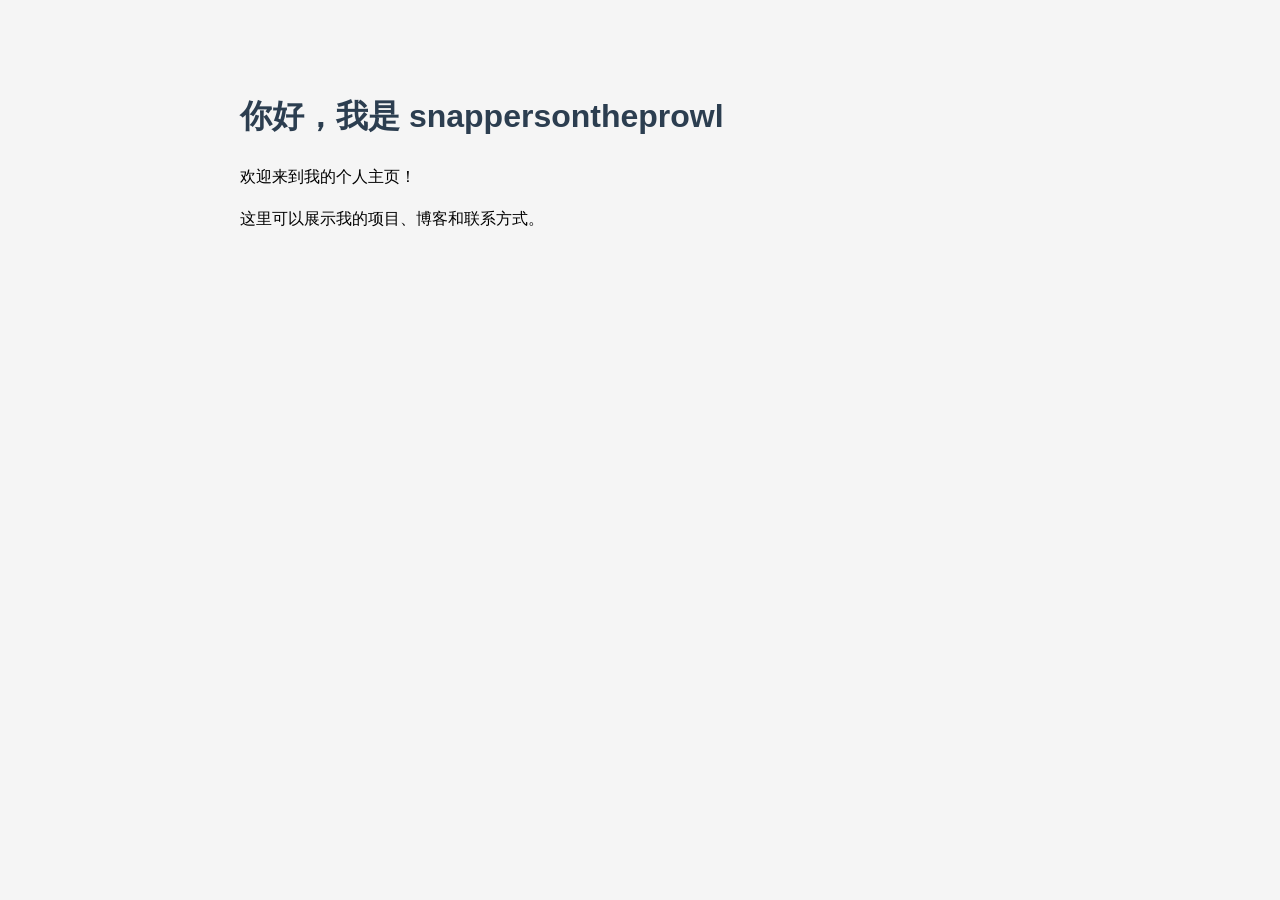
==== index.html @ 91771660 "Update index.html 修改个人名称" ====
<!DOCTYPE html>
<html lang="zh-CN">
<head>
  <meta charset="UTF-8">
  <title>我的个人主页</title>
  <style>
    body {
      font-family: Arial, sans-serif;
      max-width: 800px;
      margin: 50px auto;
      line-height: 1.6;
      background-color: #f5f5f5;
      padding: 20px;
    }
    h1 {
      color: #2c3e50;
    }
  </style>
</head>
<body>
  <h1>你好，我是 snappersontheprowl</h1>
  <p>欢迎来到我的个人主页！</p>
  <p>这里可以展示我的项目、博客和联系方式。</p>
</body>
</html>
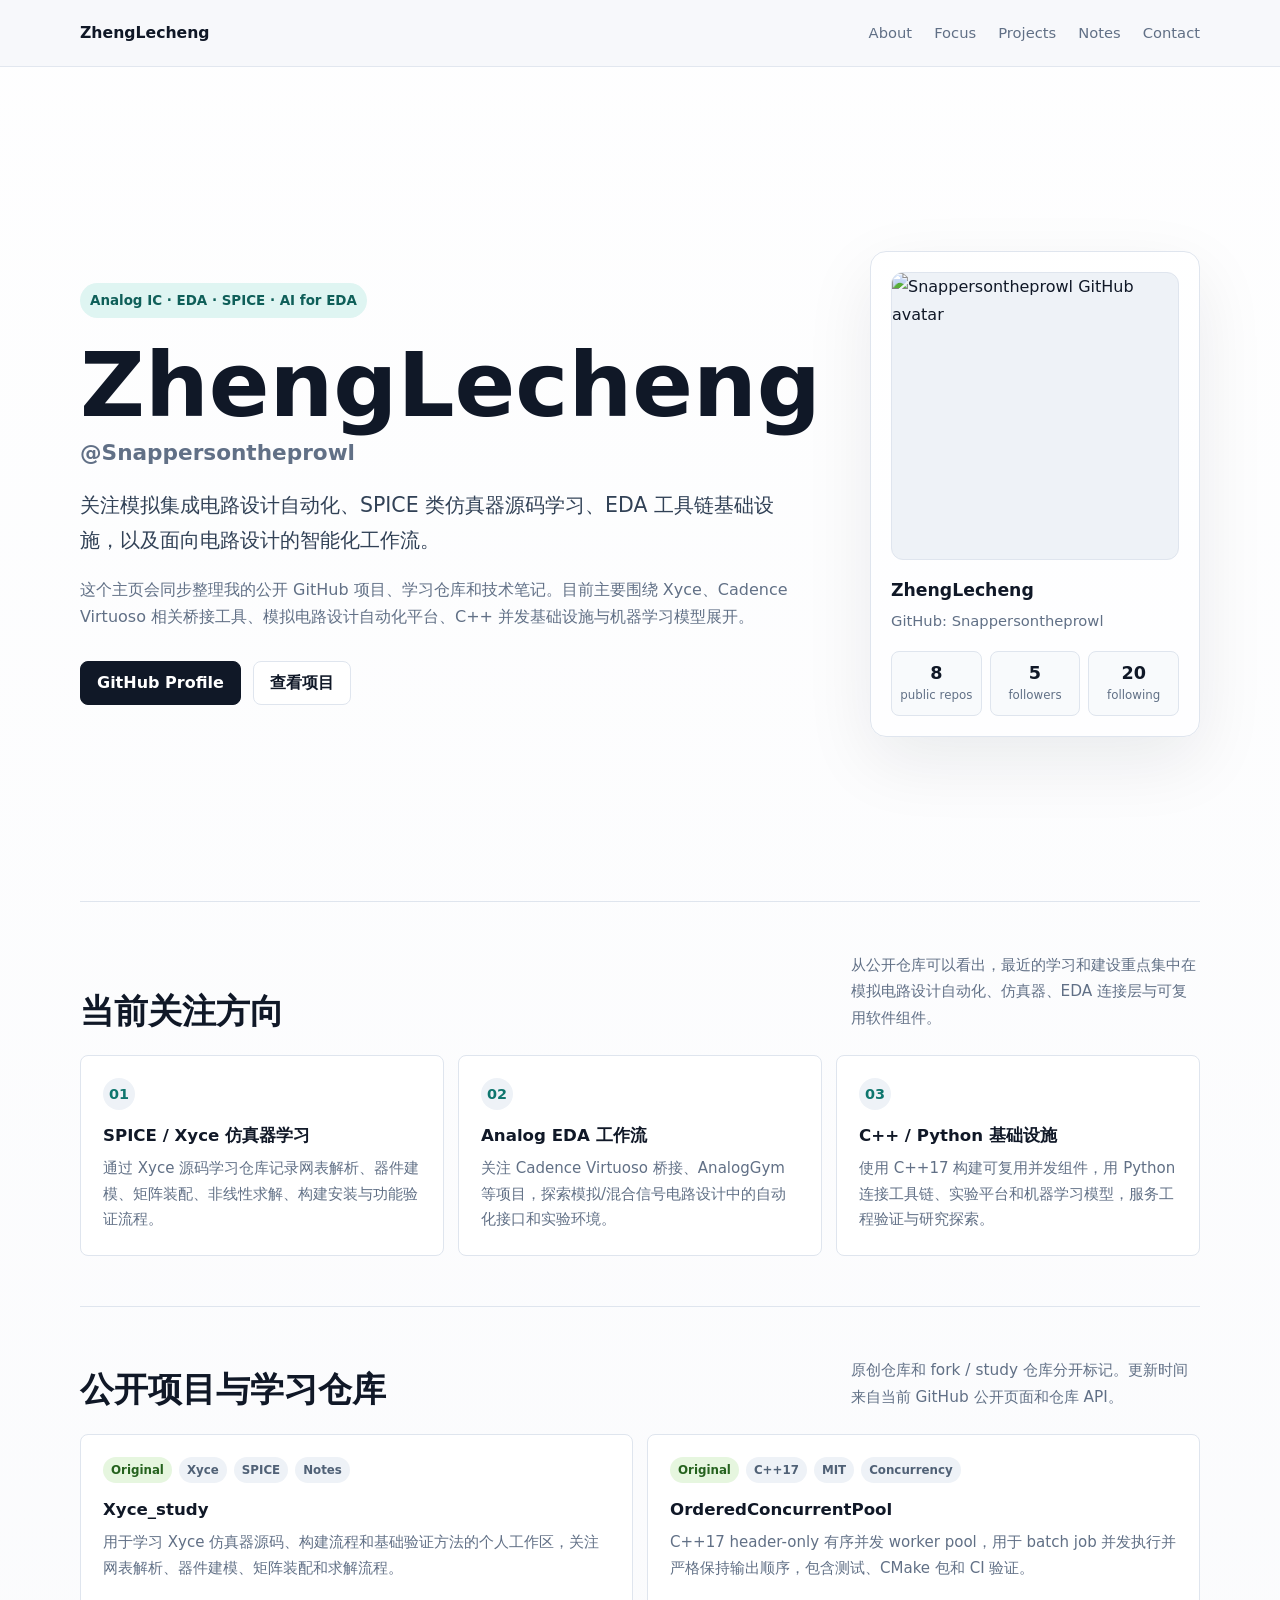
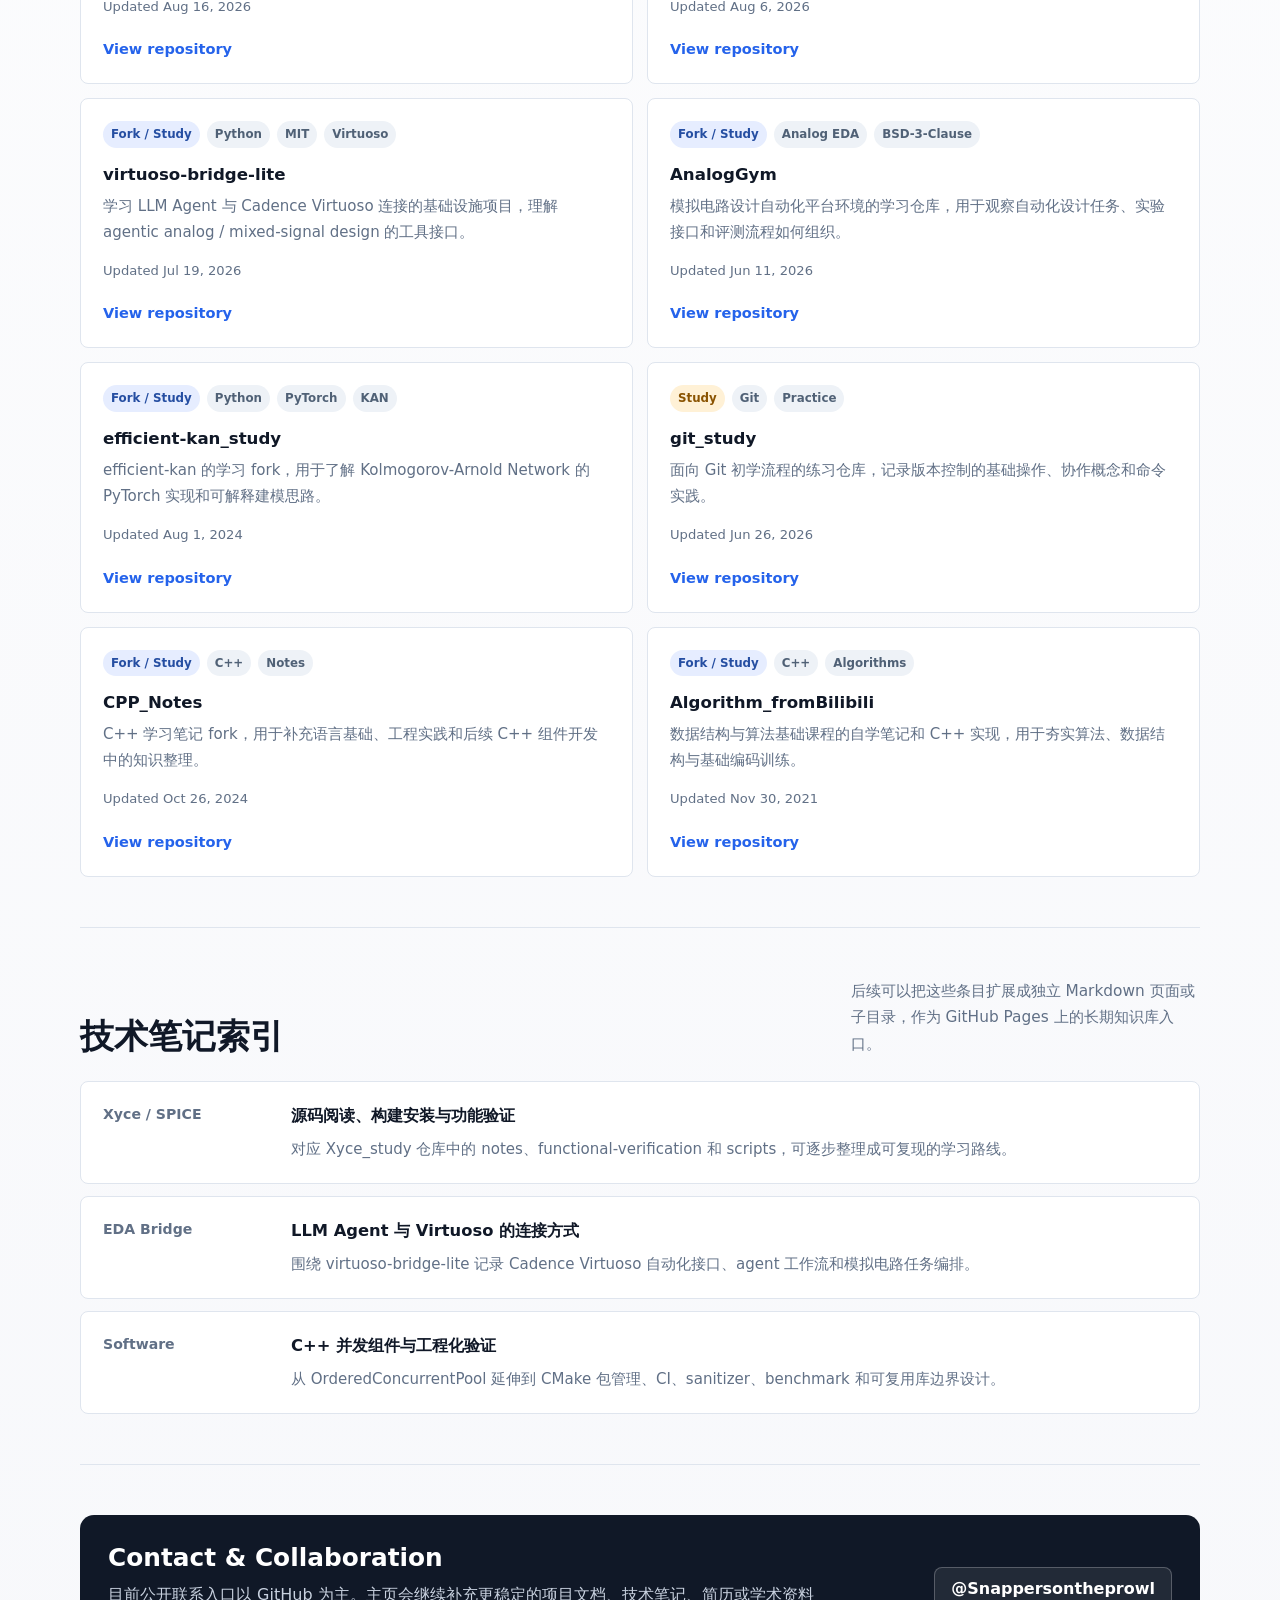
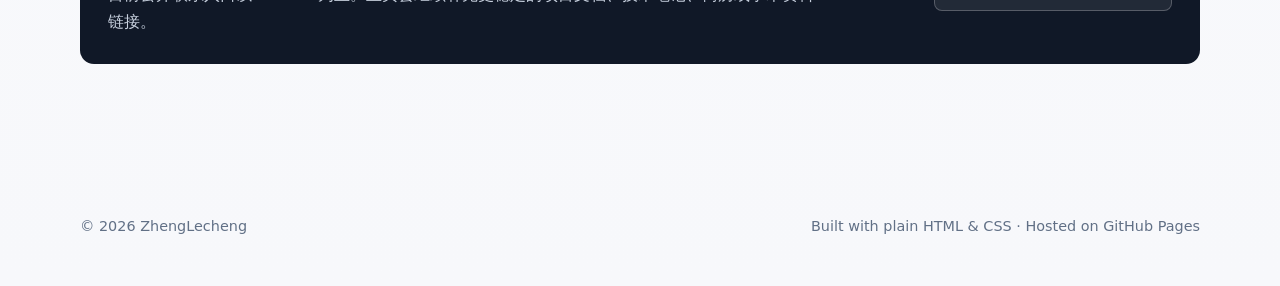
==== commit 320cd587: "Update GitHub profile homepage" ====
--- a/index.html
+++ b/index.html
@@ -1,25 +1,987 @@
-<!DOCTYPE html>
+<!doctype html>
 <html lang="zh-CN">
-<head>
-  <meta charset="UTF-8">
-  <title>我的个人主页</title>
-  <style>
-    body {
-      font-family: Arial, sans-serif;
-      max-width: 800px;
-      margin: 50px auto;
-      line-height: 1.6;
-      background-color: #f5f5f5;
-      padding: 20px;
-    }
-    h1 {
-      color: #2c3e50;
-    }
-  </style>
-</head>
-<body>
-  <h1>你好，我是 snappersontheprowl</h1>
-  <p>欢迎来到我的个人主页！</p>
-  <p>这里可以展示我的项目、博客和联系方式。</p>
-</body>
+  <head>
+    <meta charset="UTF-8" />
+    <meta name="viewport" content="width=device-width, initial-scale=1.0" />
+    <meta
+      name="description"
+      content="ZhengLecheng / Snappersontheprowl 的个人主页，关注模拟集成电路、EDA、SPICE 仿真器源码学习、AI for EDA 与软件基础设施。"
+    />
+    <meta name="author" content="ZhengLecheng" />
+    <title>ZhengLecheng | Analog IC · EDA · AI for EDA</title>
+
+    <style>
+      :root {
+        --bg: #f7f8fb;
+        --surface: #ffffff;
+        --surface-2: #eef2f7;
+        --surface-3: #f8fafc;
+        --text: #101827;
+        --muted: #617086;
+        --line: #dfe5ee;
+        --accent: #0f766e;
+        --accent-2: #2563eb;
+        --accent-soft: #dff5f2;
+        --warm-soft: #fff1d6;
+        --green-soft: #e6f6df;
+        --max-width: 1120px;
+        --radius: 8px;
+      }
+
+      * {
+        box-sizing: border-box;
+      }
+
+      html {
+        scroll-behavior: smooth;
+      }
+
+      body {
+        margin: 0;
+        font-family:
+          Inter,
+          ui-sans-serif,
+          system-ui,
+          -apple-system,
+          BlinkMacSystemFont,
+          "Segoe UI",
+          "PingFang SC",
+          "Hiragino Sans GB",
+          "Microsoft YaHei",
+          Arial,
+          sans-serif;
+        color: var(--text);
+        background:
+          linear-gradient(
+            180deg,
+            rgba(255, 255, 255, 0.88),
+            rgba(247, 248, 251, 0.98)
+          ),
+          var(--bg);
+        line-height: 1.72;
+      }
+
+      a {
+        color: inherit;
+        text-decoration: none;
+      }
+
+      .container {
+        width: min(calc(100% - 40px), var(--max-width));
+        margin: 0 auto;
+      }
+
+      header {
+        position: sticky;
+        top: 0;
+        z-index: 20;
+        background: rgba(247, 248, 251, 0.9);
+        border-bottom: 1px solid rgba(223, 229, 238, 0.9);
+        backdrop-filter: blur(14px);
+      }
+
+      nav {
+        min-height: 66px;
+        display: flex;
+        align-items: center;
+        justify-content: space-between;
+        gap: 24px;
+      }
+
+      .brand {
+        font-size: 0.98rem;
+        font-weight: 760;
+        letter-spacing: 0;
+      }
+
+      .nav-links {
+        display: flex;
+        align-items: center;
+        gap: 22px;
+        color: var(--muted);
+        font-size: 0.92rem;
+        white-space: nowrap;
+      }
+
+      .nav-links a:hover {
+        color: var(--text);
+      }
+
+      main {
+        padding-bottom: 72px;
+      }
+
+      .hero {
+        min-height: calc(100vh - 66px);
+        padding: 74px 0 54px;
+        display: grid;
+        grid-template-columns: minmax(0, 1.2fr) 330px;
+        gap: 68px;
+        align-items: center;
+      }
+
+      .eyebrow {
+        display: inline-flex;
+        align-items: center;
+        gap: 8px;
+        padding: 6px 10px;
+        border-radius: 999px;
+        background: var(--accent-soft);
+        color: #0f5f59;
+        font-size: 0.84rem;
+        font-weight: 700;
+        margin-bottom: 22px;
+      }
+
+      h1 {
+        margin: 0;
+        max-width: 780px;
+        font-size: clamp(3rem, 7vw, 5.7rem);
+        line-height: 1.02;
+        letter-spacing: 0;
+      }
+
+      .handle {
+        display: block;
+        margin-top: 10px;
+        color: var(--muted);
+        font-size: clamp(1.1rem, 2vw, 1.35rem);
+        font-weight: 580;
+      }
+
+      .hero-subtitle {
+        margin: 24px 0 0;
+        max-width: 760px;
+        color: #314156;
+        font-size: clamp(1.05rem, 2vw, 1.28rem);
+      }
+
+      .hero-summary {
+        margin: 18px 0 0;
+        max-width: 760px;
+        color: var(--muted);
+        font-size: 1rem;
+      }
+
+      .hero-actions {
+        margin-top: 30px;
+        display: flex;
+        flex-wrap: wrap;
+        gap: 12px;
+      }
+
+      .button {
+        display: inline-flex;
+        align-items: center;
+        justify-content: center;
+        min-height: 44px;
+        padding: 0 16px;
+        border: 1px solid var(--line);
+        border-radius: var(--radius);
+        background: var(--surface);
+        color: var(--text);
+        font-weight: 720;
+        transition:
+          transform 0.18s ease,
+          box-shadow 0.18s ease,
+          border-color 0.18s ease;
+      }
+
+      .button.primary {
+        border-color: #101827;
+        background: #101827;
+        color: #fff;
+      }
+
+      .button:hover {
+        transform: translateY(-1px);
+        border-color: #c6d1df;
+        box-shadow: 0 10px 24px rgba(16, 24, 39, 0.1);
+      }
+
+      .profile-panel {
+        border: 1px solid var(--line);
+        border-radius: 16px;
+        background: rgba(255, 255, 255, 0.78);
+        padding: 20px;
+        box-shadow: 0 24px 70px rgba(16, 24, 39, 0.08);
+      }
+
+      .avatar {
+        display: block;
+        width: 100%;
+        aspect-ratio: 1;
+        object-fit: cover;
+        border-radius: 12px;
+        background: var(--surface-2);
+        border: 1px solid var(--line);
+      }
+
+      .profile-name {
+        margin: 16px 0 2px;
+        font-size: 1.08rem;
+        font-weight: 780;
+      }
+
+      .profile-meta {
+        margin: 0;
+        color: var(--muted);
+        font-size: 0.92rem;
+      }
+
+      .stats {
+        margin-top: 18px;
+        display: grid;
+        grid-template-columns: repeat(3, 1fr);
+        gap: 8px;
+      }
+
+      .stat {
+        min-width: 0;
+        padding: 12px 8px;
+        border: 1px solid var(--line);
+        border-radius: var(--radius);
+        background: var(--surface-3);
+        text-align: center;
+      }
+
+      .stat strong {
+        display: block;
+        font-size: 1.1rem;
+        line-height: 1.1;
+      }
+
+      .stat span {
+        display: block;
+        margin-top: 4px;
+        color: var(--muted);
+        font-size: 0.74rem;
+        line-height: 1.25;
+      }
+
+      section {
+        padding: 50px 0;
+        border-top: 1px solid var(--line);
+      }
+
+      .section-heading {
+        margin-bottom: 24px;
+        display: grid;
+        grid-template-columns: minmax(0, 0.68fr) minmax(240px, 0.32fr);
+        gap: 28px;
+        align-items: end;
+      }
+
+      .section-heading h2 {
+        margin: 0;
+        font-size: clamp(1.55rem, 3vw, 2.1rem);
+        line-height: 1.18;
+        letter-spacing: 0;
+      }
+
+      .section-heading p {
+        margin: 0;
+        color: var(--muted);
+        font-size: 0.96rem;
+      }
+
+      .interest-grid,
+      .project-grid {
+        display: grid;
+        grid-template-columns: repeat(3, minmax(0, 1fr));
+        gap: 14px;
+      }
+
+      .interest-card,
+      .project-card,
+      .note-card {
+        border: 1px solid var(--line);
+        border-radius: var(--radius);
+        background: var(--surface);
+      }
+
+      .interest-card {
+        padding: 22px;
+        min-height: 178px;
+      }
+
+      .interest-card strong {
+        display: inline-flex;
+        align-items: center;
+        justify-content: center;
+        width: 32px;
+        height: 32px;
+        margin-bottom: 15px;
+        border-radius: 50%;
+        background: var(--surface-2);
+        color: var(--accent);
+        font-size: 0.9rem;
+      }
+
+      .interest-card h3,
+      .project-card h3 {
+        margin: 0 0 8px;
+        font-size: 1.04rem;
+        line-height: 1.35;
+      }
+
+      .interest-card p,
+      .project-card p {
+        margin: 0;
+        color: var(--muted);
+        font-size: 0.94rem;
+      }
+
+      .project-grid {
+        grid-template-columns: repeat(2, minmax(0, 1fr));
+      }
+
+      .project-card {
+        min-height: 238px;
+        padding: 22px;
+        display: flex;
+        flex-direction: column;
+        transition:
+          transform 0.18s ease,
+          border-color 0.18s ease,
+          box-shadow 0.18s ease;
+      }
+
+      .project-card:hover {
+        transform: translateY(-2px);
+        border-color: #c5d0df;
+        box-shadow: 0 16px 38px rgba(16, 24, 39, 0.08);
+      }
+
+      .tags {
+        display: flex;
+        flex-wrap: wrap;
+        gap: 7px;
+        margin-bottom: 16px;
+      }
+
+      .tag {
+        display: inline-flex;
+        align-items: center;
+        min-height: 24px;
+        padding: 3px 8px;
+        border-radius: 999px;
+        background: var(--surface-2);
+        color: #506176;
+        font-size: 0.74rem;
+        font-weight: 720;
+      }
+
+      .tag.original {
+        background: var(--green-soft);
+        color: #25621e;
+      }
+
+      .tag.study {
+        background: var(--warm-soft);
+        color: #8a5300;
+      }
+
+      .tag.fork {
+        background: #e6edff;
+        color: #254ea2;
+      }
+
+      .project-meta {
+        margin-top: 14px;
+        color: var(--muted);
+        font-size: 0.82rem;
+      }
+
+      .project-link {
+        margin-top: auto;
+        padding-top: 18px;
+        color: var(--accent-2);
+        font-weight: 760;
+        font-size: 0.91rem;
+      }
+
+      .note-list {
+        display: grid;
+        gap: 12px;
+      }
+
+      .note-card {
+        padding: 20px 22px;
+        display: grid;
+        grid-template-columns: 170px minmax(0, 1fr);
+        gap: 18px;
+        align-items: start;
+      }
+
+      .note-label {
+        color: var(--muted);
+        font-size: 0.88rem;
+        font-weight: 700;
+      }
+
+      .note-card h3 {
+        margin: 0 0 7px;
+        font-size: 1.02rem;
+      }
+
+      .note-card p {
+        margin: 0;
+        color: var(--muted);
+        font-size: 0.94rem;
+      }
+
+      .contact-box {
+        padding: 28px;
+        border-radius: 14px;
+        background: #101827;
+        color: #fff;
+        display: grid;
+        grid-template-columns: minmax(0, 1fr) auto;
+        gap: 24px;
+        align-items: center;
+      }
+
+      .contact-box h2 {
+        margin: 0;
+        font-size: 1.55rem;
+        line-height: 1.2;
+      }
+
+      .contact-box p {
+        margin: 8px 0 0;
+        color: #c8d1df;
+        max-width: 720px;
+      }
+
+      .contact-actions {
+        display: flex;
+        gap: 10px;
+        flex-wrap: wrap;
+        justify-content: flex-end;
+      }
+
+      .contact-box .button {
+        border-color: rgba(255, 255, 255, 0.24);
+        background: rgba(255, 255, 255, 0.08);
+        color: #fff;
+      }
+
+      footer {
+        padding: 28px 0 48px;
+        color: var(--muted);
+        font-size: 0.9rem;
+      }
+
+      .footer-inner {
+        display: flex;
+        justify-content: space-between;
+        gap: 18px;
+        flex-wrap: wrap;
+      }
+
+      @media (max-width: 900px) {
+        .hero {
+          min-height: auto;
+          grid-template-columns: 1fr;
+          gap: 34px;
+          padding-top: 64px;
+        }
+
+        .profile-panel {
+          max-width: 360px;
+        }
+
+        .section-heading {
+          grid-template-columns: 1fr;
+          gap: 8px;
+        }
+
+        .interest-grid,
+        .project-grid {
+          grid-template-columns: 1fr;
+        }
+      }
+
+      @media (max-width: 640px) {
+        .container {
+          width: min(calc(100% - 28px), var(--max-width));
+        }
+
+        .nav-links {
+          display: none;
+        }
+
+        .hero {
+          padding-top: 48px;
+        }
+
+        .profile-panel {
+          max-width: none;
+        }
+
+        .note-card,
+        .contact-box {
+          grid-template-columns: 1fr;
+        }
+
+        .contact-actions {
+          justify-content: flex-start;
+        }
+
+        .button {
+          width: 100%;
+        }
+      }
+
+      @media (prefers-color-scheme: dark) {
+        :root {
+          --bg: #0d1117;
+          --surface: #121923;
+          --surface-2: #1a2432;
+          --surface-3: #111923;
+          --text: #edf2f7;
+          --muted: #9aa8ba;
+          --line: #263445;
+          --accent: #5eead4;
+          --accent-2: #8bb7ff;
+          --accent-soft: #123832;
+          --warm-soft: #3a2a0d;
+          --green-soft: #16331d;
+        }
+
+        body {
+          background:
+            linear-gradient(
+              180deg,
+              rgba(13, 17, 23, 0.92),
+              rgba(13, 17, 23, 0.98)
+            ),
+            var(--bg);
+        }
+
+        header {
+          background: rgba(13, 17, 23, 0.9);
+          border-bottom-color: rgba(38, 52, 69, 0.9);
+        }
+
+        .hero-subtitle {
+          color: #d6dde8;
+        }
+
+        .eyebrow {
+          color: #99f6e4;
+        }
+
+        .profile-panel {
+          background: rgba(18, 25, 35, 0.82);
+        }
+
+        .tag {
+          color: #c4cedc;
+        }
+
+        .tag.original {
+          color: #a7f3a0;
+        }
+
+        .tag.study {
+          color: #fcd58a;
+        }
+
+        .tag.fork {
+          background: #172a4a;
+          color: #9fc1ff;
+        }
+
+        .button.primary,
+        .contact-box {
+          background: #edf2f7;
+          color: #101827;
+          border-color: #edf2f7;
+        }
+
+        .contact-box p {
+          color: #465569;
+        }
+
+        .contact-box .button {
+          border-color: rgba(16, 24, 39, 0.2);
+          background: rgba(16, 24, 39, 0.08);
+          color: #101827;
+        }
+      }
+    </style>
+  </head>
+
+  <body>
+    <header>
+      <div class="container">
+        <nav>
+          <a class="brand" href="#">ZhengLecheng</a>
+          <div class="nav-links">
+            <a href="#about">About</a>
+            <a href="#focus">Focus</a>
+            <a href="#projects">Projects</a>
+            <a href="#notes">Notes</a>
+            <a href="#contact">Contact</a>
+          </div>
+        </nav>
+      </div>
+    </header>
+
+    <main class="container">
+      <div class="hero" id="about">
+        <div>
+          <div class="eyebrow">Analog IC · EDA · SPICE · AI for EDA</div>
+
+          <h1>
+            ZhengLecheng
+            <span class="handle">@Snappersontheprowl</span>
+          </h1>
+
+          <p class="hero-subtitle">
+            关注模拟集成电路设计自动化、SPICE 类仿真器源码学习、EDA
+            工具链基础设施，以及面向电路设计的智能化工作流。
+          </p>
+
+          <p class="hero-summary">
+            这个主页会同步整理我的公开 GitHub
+            项目、学习仓库和技术笔记。目前主要围绕 Xyce、Cadence Virtuoso
+            相关桥接工具、模拟电路设计自动化平台、C++
+            并发基础设施与机器学习模型展开。
+          </p>
+
+          <div class="hero-actions">
+            <a
+              class="button primary"
+              href="https://github.com/Snappersontheprowl"
+              target="_blank"
+              rel="noopener noreferrer"
+            >
+              GitHub Profile
+            </a>
+            <a class="button" href="#projects">查看项目</a>
+          </div>
+        </div>
+
+        <aside class="profile-panel" aria-label="GitHub 公开资料">
+          <img
+            class="avatar"
+            src="https://avatars.githubusercontent.com/u/127485553?v=4"
+            alt="Snappersontheprowl GitHub avatar"
+          />
+          <p class="profile-name">ZhengLecheng</p>
+          <p class="profile-meta">GitHub: Snappersontheprowl</p>
+          <div class="stats" role="group" aria-label="GitHub public stats">
+            <div class="stat">
+              <strong>8</strong>
+              <span>public repos</span>
+            </div>
+            <div class="stat">
+              <strong>5</strong>
+              <span>followers</span>
+            </div>
+            <div class="stat">
+              <strong>20</strong>
+              <span>following</span>
+            </div>
+          </div>
+        </aside>
+      </div>
+
+      <section id="focus">
+        <div class="section-heading">
+          <h2>当前关注方向</h2>
+          <p>
+            从公开仓库可以看出，最近的学习和建设重点集中在模拟电路设计自动化、仿真器、EDA
+            连接层与可复用软件组件。
+          </p>
+        </div>
+
+        <div class="interest-grid">
+          <article class="interest-card">
+            <strong>01</strong>
+            <h3>SPICE / Xyce 仿真器学习</h3>
+            <p>
+              通过 Xyce
+              源码学习仓库记录网表解析、器件建模、矩阵装配、非线性求解、构建安装与功能验证流程。
+            </p>
+          </article>
+
+          <article class="interest-card">
+            <strong>02</strong>
+            <h3>Analog EDA 工作流</h3>
+            <p>
+              关注 Cadence Virtuoso 桥接、AnalogGym
+              等项目，探索模拟/混合信号电路设计中的自动化接口和实验环境。
+            </p>
+          </article>
+
+          <article class="interest-card">
+            <strong>03</strong>
+            <h3>C++ / Python 基础设施</h3>
+            <p>
+              使用 C++17 构建可复用并发组件，用 Python
+              连接工具链、实验平台和机器学习模型，服务工程验证与研究探索。
+            </p>
+          </article>
+        </div>
+      </section>
+
+      <section id="projects">
+        <div class="section-heading">
+          <h2>公开项目与学习仓库</h2>
+          <p>
+            原创仓库和 fork / study 仓库分开标记。更新时间来自当前 GitHub
+            公开页面和仓库 API。
+          </p>
+        </div>
+
+        <div class="project-grid">
+          <a
+            class="project-card"
+            href="https://github.com/Snappersontheprowl/Xyce_study"
+            target="_blank"
+            rel="noopener noreferrer"
+          >
+            <div class="tags">
+              <span class="tag original">Original</span>
+              <span class="tag">Xyce</span>
+              <span class="tag">SPICE</span>
+              <span class="tag">Notes</span>
+            </div>
+            <h3>Xyce_study</h3>
+            <p>
+              用于学习 Xyce
+              仿真器源码、构建流程和基础验证方法的个人工作区，关注网表解析、器件建模、矩阵装配和求解流程。
+            </p>
+            <div class="project-meta">Updated Aug 16, 2026</div>
+            <div class="project-link">View repository</div>
+          </a>
+
+          <a
+            class="project-card"
+            href="https://github.com/Snappersontheprowl/OrderedConcurrentPool"
+            target="_blank"
+            rel="noopener noreferrer"
+          >
+            <div class="tags">
+              <span class="tag original">Original</span>
+              <span class="tag">C++17</span>
+              <span class="tag">MIT</span>
+              <span class="tag">Concurrency</span>
+            </div>
+            <h3>OrderedConcurrentPool</h3>
+            <p>
+              C++17 header-only 有序并发 worker pool，用于 batch job
+              并发执行并严格保持输出顺序，包含测试、CMake 包和 CI 验证。
+            </p>
+            <div class="project-meta">Updated Aug 6, 2026</div>
+            <div class="project-link">View repository</div>
+          </a>
+
+          <a
+            class="project-card"
+            href="https://github.com/Snappersontheprowl/virtuoso-bridge-lite"
+            target="_blank"
+            rel="noopener noreferrer"
+          >
+            <div class="tags">
+              <span class="tag fork">Fork / Study</span>
+              <span class="tag">Python</span>
+              <span class="tag">MIT</span>
+              <span class="tag">Virtuoso</span>
+            </div>
+            <h3>virtuoso-bridge-lite</h3>
+            <p>
+              学习 LLM Agent 与 Cadence Virtuoso 连接的基础设施项目，理解
+              agentic analog / mixed-signal design 的工具接口。
+            </p>
+            <div class="project-meta">Updated Jul 19, 2026</div>
+            <div class="project-link">View repository</div>
+          </a>
+
+          <a
+            class="project-card"
+            href="https://github.com/Snappersontheprowl/AnalogGym"
+            target="_blank"
+            rel="noopener noreferrer"
+          >
+            <div class="tags">
+              <span class="tag fork">Fork / Study</span>
+              <span class="tag">Analog EDA</span>
+              <span class="tag">BSD-3-Clause</span>
+            </div>
+            <h3>AnalogGym</h3>
+            <p>
+              模拟电路设计自动化平台环境的学习仓库，用于观察自动化设计任务、实验接口和评测流程如何组织。
+            </p>
+            <div class="project-meta">Updated Jun 11, 2026</div>
+            <div class="project-link">View repository</div>
+          </a>
+
+          <a
+            class="project-card"
+            href="https://github.com/Snappersontheprowl/efficient-kan_study"
+            target="_blank"
+            rel="noopener noreferrer"
+          >
+            <div class="tags">
+              <span class="tag fork">Fork / Study</span>
+              <span class="tag">Python</span>
+              <span class="tag">PyTorch</span>
+              <span class="tag">KAN</span>
+            </div>
+            <h3>efficient-kan_study</h3>
+            <p>
+              efficient-kan 的学习 fork，用于了解 Kolmogorov-Arnold Network 的
+              PyTorch 实现和可解释建模思路。
+            </p>
+            <div class="project-meta">Updated Aug 1, 2024</div>
+            <div class="project-link">View repository</div>
+          </a>
+
+          <a
+            class="project-card"
+            href="https://github.com/Snappersontheprowl/git_study"
+            target="_blank"
+            rel="noopener noreferrer"
+          >
+            <div class="tags">
+              <span class="tag study">Study</span>
+              <span class="tag">Git</span>
+              <span class="tag">Practice</span>
+            </div>
+            <h3>git_study</h3>
+            <p>
+              面向 Git
+              初学流程的练习仓库，记录版本控制的基础操作、协作概念和命令实践。
+            </p>
+            <div class="project-meta">Updated Jun 26, 2026</div>
+            <div class="project-link">View repository</div>
+          </a>
+
+          <a
+            class="project-card"
+            href="https://github.com/Snappersontheprowl/CPP_Notes"
+            target="_blank"
+            rel="noopener noreferrer"
+          >
+            <div class="tags">
+              <span class="tag fork">Fork / Study</span>
+              <span class="tag">C++</span>
+              <span class="tag">Notes</span>
+            </div>
+            <h3>CPP_Notes</h3>
+            <p>
+              C++ 学习笔记 fork，用于补充语言基础、工程实践和后续 C++
+              组件开发中的知识整理。
+            </p>
+            <div class="project-meta">Updated Oct 26, 2024</div>
+            <div class="project-link">View repository</div>
+          </a>
+
+          <a
+            class="project-card"
+            href="https://github.com/Snappersontheprowl/Algorithm_fromBilibili"
+            target="_blank"
+            rel="noopener noreferrer"
+          >
+            <div class="tags">
+              <span class="tag fork">Fork / Study</span>
+              <span class="tag">C++</span>
+              <span class="tag">Algorithms</span>
+            </div>
+            <h3>Algorithm_fromBilibili</h3>
+            <p>
+              数据结构与算法基础课程的自学笔记和 C++
+              实现，用于夯实算法、数据结构与基础编码训练。
+            </p>
+            <div class="project-meta">Updated Nov 30, 2021</div>
+            <div class="project-link">View repository</div>
+          </a>
+        </div>
+      </section>
+
+      <section id="notes">
+        <div class="section-heading">
+          <h2>技术笔记索引</h2>
+          <p>
+            后续可以把这些条目扩展成独立 Markdown 页面或子目录，作为 GitHub
+            Pages 上的长期知识库入口。
+          </p>
+        </div>
+
+        <div class="note-list">
+          <article class="note-card">
+            <div class="note-label">Xyce / SPICE</div>
+            <div>
+              <h3>源码阅读、构建安装与功能验证</h3>
+              <p>
+                对应 Xyce_study 仓库中的 notes、functional-verification 和
+                scripts，可逐步整理成可复现的学习路线。
+              </p>
+            </div>
+          </article>
+
+          <article class="note-card">
+            <div class="note-label">EDA Bridge</div>
+            <div>
+              <h3>LLM Agent 与 Virtuoso 的连接方式</h3>
+              <p>
+                围绕 virtuoso-bridge-lite 记录 Cadence Virtuoso
+                自动化接口、agent 工作流和模拟电路任务编排。
+              </p>
+            </div>
+          </article>
+
+          <article class="note-card">
+            <div class="note-label">Software</div>
+            <div>
+              <h3>C++ 并发组件与工程化验证</h3>
+              <p>
+                从 OrderedConcurrentPool 延伸到 CMake
+                包管理、CI、sanitizer、benchmark 和可复用库边界设计。
+              </p>
+            </div>
+          </article>
+        </div>
+      </section>
+
+      <section id="contact">
+        <div class="contact-box">
+          <div>
+            <h2>Contact &amp; Collaboration</h2>
+            <p>
+              目前公开联系入口以 GitHub
+              为主。主页会继续补充更稳定的项目文档、技术笔记、简历或学术资料链接。
+            </p>
+          </div>
+
+          <div class="contact-actions">
+            <a
+              class="button"
+              href="https://github.com/Snappersontheprowl"
+              target="_blank"
+              rel="noopener noreferrer"
+            >
+              @Snappersontheprowl
+            </a>
+          </div>
+        </div>
+      </section>
+    </main>
+
+    <footer>
+      <div class="container footer-inner">
+        <span>© <span id="year"></span> ZhengLecheng</span>
+        <span>Built with plain HTML &amp; CSS · Hosted on GitHub Pages</span>
+      </div>
+    </footer>
+
+    <script>
+      document.getElementById("year").textContent = new Date().getFullYear();
+    </script>
+  </body>
 </html>
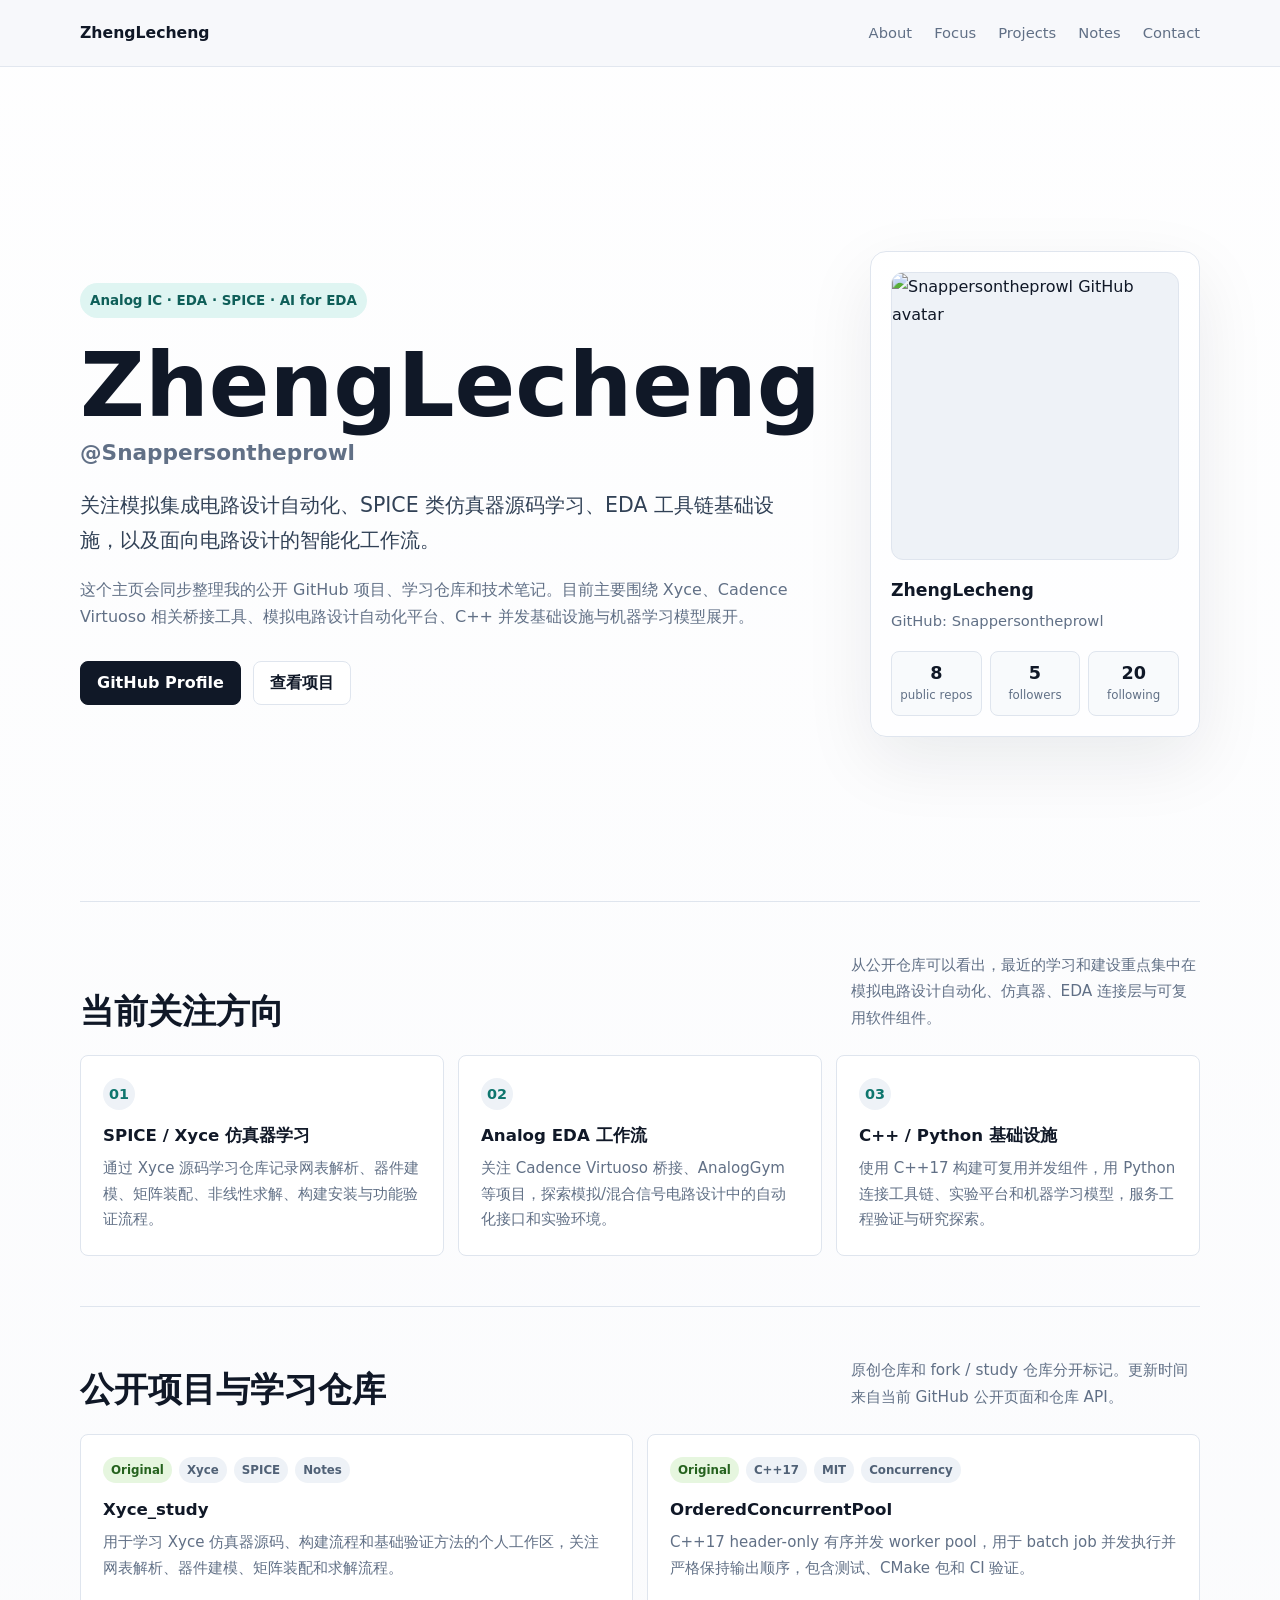
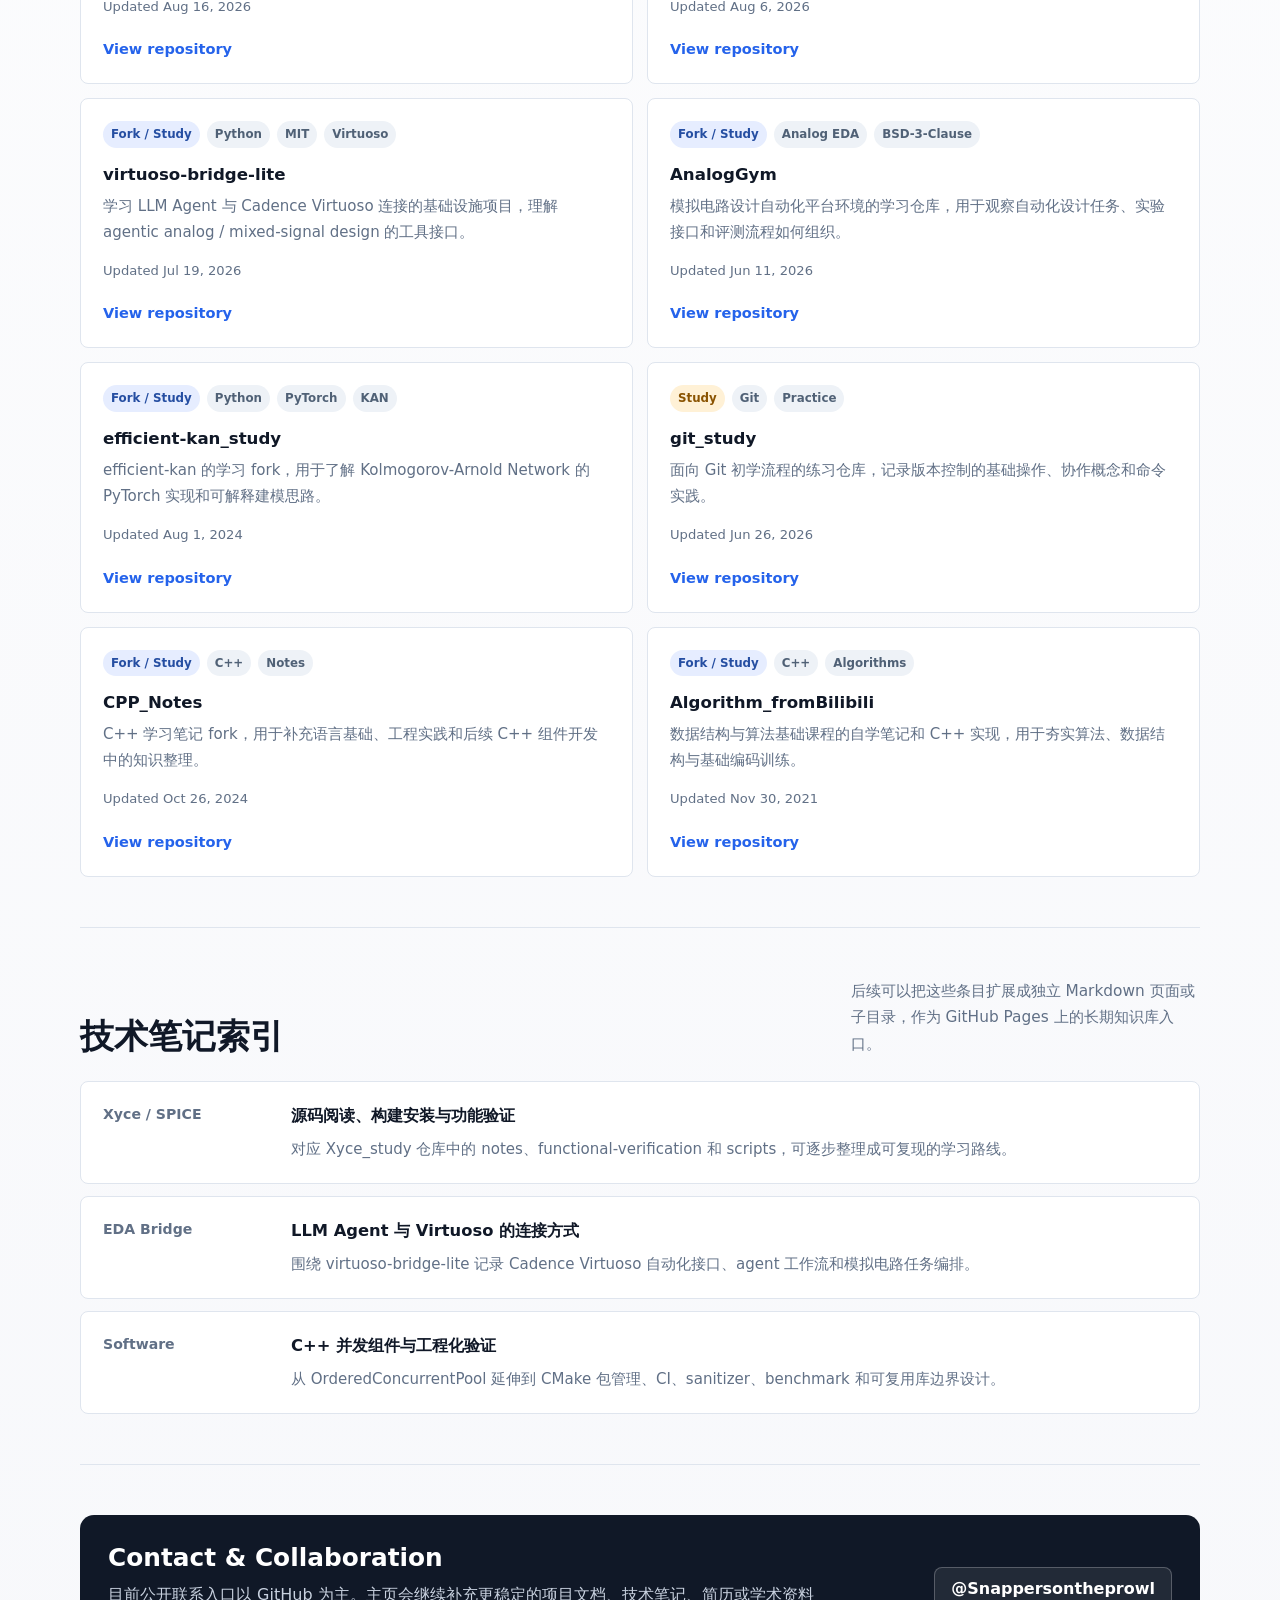
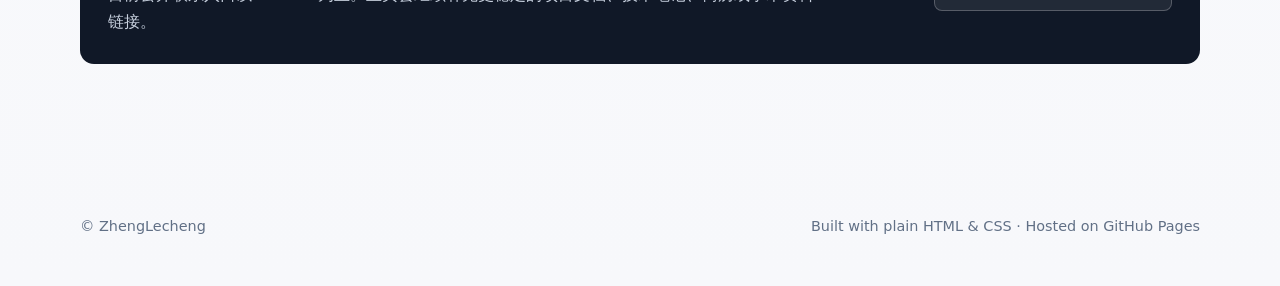
==== commit 4bf5cd3f: "Restructure static homepage files" ====
--- a/index.html
+++ b/index.html
@@ -10,608 +10,7 @@
     <meta name="author" content="ZhengLecheng" />
     <title>ZhengLecheng | Analog IC · EDA · AI for EDA</title>
 
-    <style>
-      :root {
-        --bg: #f7f8fb;
-        --surface: #ffffff;
-        --surface-2: #eef2f7;
-        --surface-3: #f8fafc;
-        --text: #101827;
-        --muted: #617086;
-        --line: #dfe5ee;
-        --accent: #0f766e;
-        --accent-2: #2563eb;
-        --accent-soft: #dff5f2;
-        --warm-soft: #fff1d6;
-        --green-soft: #e6f6df;
-        --max-width: 1120px;
-        --radius: 8px;
-      }
-
-      * {
-        box-sizing: border-box;
-      }
-
-      html {
-        scroll-behavior: smooth;
-      }
-
-      body {
-        margin: 0;
-        font-family:
-          Inter,
-          ui-sans-serif,
-          system-ui,
-          -apple-system,
-          BlinkMacSystemFont,
-          "Segoe UI",
-          "PingFang SC",
-          "Hiragino Sans GB",
-          "Microsoft YaHei",
-          Arial,
-          sans-serif;
-        color: var(--text);
-        background:
-          linear-gradient(
-            180deg,
-            rgba(255, 255, 255, 0.88),
-            rgba(247, 248, 251, 0.98)
-          ),
-          var(--bg);
-        line-height: 1.72;
-      }
-
-      a {
-        color: inherit;
-        text-decoration: none;
-      }
-
-      .container {
-        width: min(calc(100% - 40px), var(--max-width));
-        margin: 0 auto;
-      }
-
-      header {
-        position: sticky;
-        top: 0;
-        z-index: 20;
-        background: rgba(247, 248, 251, 0.9);
-        border-bottom: 1px solid rgba(223, 229, 238, 0.9);
-        backdrop-filter: blur(14px);
-      }
-
-      nav {
-        min-height: 66px;
-        display: flex;
-        align-items: center;
-        justify-content: space-between;
-        gap: 24px;
-      }
-
-      .brand {
-        font-size: 0.98rem;
-        font-weight: 760;
-        letter-spacing: 0;
-      }
-
-      .nav-links {
-        display: flex;
-        align-items: center;
-        gap: 22px;
-        color: var(--muted);
-        font-size: 0.92rem;
-        white-space: nowrap;
-      }
-
-      .nav-links a:hover {
-        color: var(--text);
-      }
-
-      main {
-        padding-bottom: 72px;
-      }
-
-      .hero {
-        min-height: calc(100vh - 66px);
-        padding: 74px 0 54px;
-        display: grid;
-        grid-template-columns: minmax(0, 1.2fr) 330px;
-        gap: 68px;
-        align-items: center;
-      }
-
-      .eyebrow {
-        display: inline-flex;
-        align-items: center;
-        gap: 8px;
-        padding: 6px 10px;
-        border-radius: 999px;
-        background: var(--accent-soft);
-        color: #0f5f59;
-        font-size: 0.84rem;
-        font-weight: 700;
-        margin-bottom: 22px;
-      }
-
-      h1 {
-        margin: 0;
-        max-width: 780px;
-        font-size: clamp(3rem, 7vw, 5.7rem);
-        line-height: 1.02;
-        letter-spacing: 0;
-      }
-
-      .handle {
-        display: block;
-        margin-top: 10px;
-        color: var(--muted);
-        font-size: clamp(1.1rem, 2vw, 1.35rem);
-        font-weight: 580;
-      }
-
-      .hero-subtitle {
-        margin: 24px 0 0;
-        max-width: 760px;
-        color: #314156;
-        font-size: clamp(1.05rem, 2vw, 1.28rem);
-      }
-
-      .hero-summary {
-        margin: 18px 0 0;
-        max-width: 760px;
-        color: var(--muted);
-        font-size: 1rem;
-      }
-
-      .hero-actions {
-        margin-top: 30px;
-        display: flex;
-        flex-wrap: wrap;
-        gap: 12px;
-      }
-
-      .button {
-        display: inline-flex;
-        align-items: center;
-        justify-content: center;
-        min-height: 44px;
-        padding: 0 16px;
-        border: 1px solid var(--line);
-        border-radius: var(--radius);
-        background: var(--surface);
-        color: var(--text);
-        font-weight: 720;
-        transition:
-          transform 0.18s ease,
-          box-shadow 0.18s ease,
-          border-color 0.18s ease;
-      }
-
-      .button.primary {
-        border-color: #101827;
-        background: #101827;
-        color: #fff;
-      }
-
-      .button:hover {
-        transform: translateY(-1px);
-        border-color: #c6d1df;
-        box-shadow: 0 10px 24px rgba(16, 24, 39, 0.1);
-      }
-
-      .profile-panel {
-        border: 1px solid var(--line);
-        border-radius: 16px;
-        background: rgba(255, 255, 255, 0.78);
-        padding: 20px;
-        box-shadow: 0 24px 70px rgba(16, 24, 39, 0.08);
-      }
-
-      .avatar {
-        display: block;
-        width: 100%;
-        aspect-ratio: 1;
-        object-fit: cover;
-        border-radius: 12px;
-        background: var(--surface-2);
-        border: 1px solid var(--line);
-      }
-
-      .profile-name {
-        margin: 16px 0 2px;
-        font-size: 1.08rem;
-        font-weight: 780;
-      }
-
-      .profile-meta {
-        margin: 0;
-        color: var(--muted);
-        font-size: 0.92rem;
-      }
-
-      .stats {
-        margin-top: 18px;
-        display: grid;
-        grid-template-columns: repeat(3, 1fr);
-        gap: 8px;
-      }
-
-      .stat {
-        min-width: 0;
-        padding: 12px 8px;
-        border: 1px solid var(--line);
-        border-radius: var(--radius);
-        background: var(--surface-3);
-        text-align: center;
-      }
-
-      .stat strong {
-        display: block;
-        font-size: 1.1rem;
-        line-height: 1.1;
-      }
-
-      .stat span {
-        display: block;
-        margin-top: 4px;
-        color: var(--muted);
-        font-size: 0.74rem;
-        line-height: 1.25;
-      }
-
-      section {
-        padding: 50px 0;
-        border-top: 1px solid var(--line);
-      }
-
-      .section-heading {
-        margin-bottom: 24px;
-        display: grid;
-        grid-template-columns: minmax(0, 0.68fr) minmax(240px, 0.32fr);
-        gap: 28px;
-        align-items: end;
-      }
-
-      .section-heading h2 {
-        margin: 0;
-        font-size: clamp(1.55rem, 3vw, 2.1rem);
-        line-height: 1.18;
-        letter-spacing: 0;
-      }
-
-      .section-heading p {
-        margin: 0;
-        color: var(--muted);
-        font-size: 0.96rem;
-      }
-
-      .interest-grid,
-      .project-grid {
-        display: grid;
-        grid-template-columns: repeat(3, minmax(0, 1fr));
-        gap: 14px;
-      }
-
-      .interest-card,
-      .project-card,
-      .note-card {
-        border: 1px solid var(--line);
-        border-radius: var(--radius);
-        background: var(--surface);
-      }
-
-      .interest-card {
-        padding: 22px;
-        min-height: 178px;
-      }
-
-      .interest-card strong {
-        display: inline-flex;
-        align-items: center;
-        justify-content: center;
-        width: 32px;
-        height: 32px;
-        margin-bottom: 15px;
-        border-radius: 50%;
-        background: var(--surface-2);
-        color: var(--accent);
-        font-size: 0.9rem;
-      }
-
-      .interest-card h3,
-      .project-card h3 {
-        margin: 0 0 8px;
-        font-size: 1.04rem;
-        line-height: 1.35;
-      }
-
-      .interest-card p,
-      .project-card p {
-        margin: 0;
-        color: var(--muted);
-        font-size: 0.94rem;
-      }
-
-      .project-grid {
-        grid-template-columns: repeat(2, minmax(0, 1fr));
-      }
-
-      .project-card {
-        min-height: 238px;
-        padding: 22px;
-        display: flex;
-        flex-direction: column;
-        transition:
-          transform 0.18s ease,
-          border-color 0.18s ease,
-          box-shadow 0.18s ease;
-      }
-
-      .project-card:hover {
-        transform: translateY(-2px);
-        border-color: #c5d0df;
-        box-shadow: 0 16px 38px rgba(16, 24, 39, 0.08);
-      }
-
-      .tags {
-        display: flex;
-        flex-wrap: wrap;
-        gap: 7px;
-        margin-bottom: 16px;
-      }
-
-      .tag {
-        display: inline-flex;
-        align-items: center;
-        min-height: 24px;
-        padding: 3px 8px;
-        border-radius: 999px;
-        background: var(--surface-2);
-        color: #506176;
-        font-size: 0.74rem;
-        font-weight: 720;
-      }
-
-      .tag.original {
-        background: var(--green-soft);
-        color: #25621e;
-      }
-
-      .tag.study {
-        background: var(--warm-soft);
-        color: #8a5300;
-      }
-
-      .tag.fork {
-        background: #e6edff;
-        color: #254ea2;
-      }
-
-      .project-meta {
-        margin-top: 14px;
-        color: var(--muted);
-        font-size: 0.82rem;
-      }
-
-      .project-link {
-        margin-top: auto;
-        padding-top: 18px;
-        color: var(--accent-2);
-        font-weight: 760;
-        font-size: 0.91rem;
-      }
-
-      .note-list {
-        display: grid;
-        gap: 12px;
-      }
-
-      .note-card {
-        padding: 20px 22px;
-        display: grid;
-        grid-template-columns: 170px minmax(0, 1fr);
-        gap: 18px;
-        align-items: start;
-      }
-
-      .note-label {
-        color: var(--muted);
-        font-size: 0.88rem;
-        font-weight: 700;
-      }
-
-      .note-card h3 {
-        margin: 0 0 7px;
-        font-size: 1.02rem;
-      }
-
-      .note-card p {
-        margin: 0;
-        color: var(--muted);
-        font-size: 0.94rem;
-      }
-
-      .contact-box {
-        padding: 28px;
-        border-radius: 14px;
-        background: #101827;
-        color: #fff;
-        display: grid;
-        grid-template-columns: minmax(0, 1fr) auto;
-        gap: 24px;
-        align-items: center;
-      }
-
-      .contact-box h2 {
-        margin: 0;
-        font-size: 1.55rem;
-        line-height: 1.2;
-      }
-
-      .contact-box p {
-        margin: 8px 0 0;
-        color: #c8d1df;
-        max-width: 720px;
-      }
-
-      .contact-actions {
-        display: flex;
-        gap: 10px;
-        flex-wrap: wrap;
-        justify-content: flex-end;
-      }
-
-      .contact-box .button {
-        border-color: rgba(255, 255, 255, 0.24);
-        background: rgba(255, 255, 255, 0.08);
-        color: #fff;
-      }
-
-      footer {
-        padding: 28px 0 48px;
-        color: var(--muted);
-        font-size: 0.9rem;
-      }
-
-      .footer-inner {
-        display: flex;
-        justify-content: space-between;
-        gap: 18px;
-        flex-wrap: wrap;
-      }
-
-      @media (max-width: 900px) {
-        .hero {
-          min-height: auto;
-          grid-template-columns: 1fr;
-          gap: 34px;
-          padding-top: 64px;
-        }
-
-        .profile-panel {
-          max-width: 360px;
-        }
-
-        .section-heading {
-          grid-template-columns: 1fr;
-          gap: 8px;
-        }
-
-        .interest-grid,
-        .project-grid {
-          grid-template-columns: 1fr;
-        }
-      }
-
-      @media (max-width: 640px) {
-        .container {
-          width: min(calc(100% - 28px), var(--max-width));
-        }
-
-        .nav-links {
-          display: none;
-        }
-
-        .hero {
-          padding-top: 48px;
-        }
-
-        .profile-panel {
-          max-width: none;
-        }
-
-        .note-card,
-        .contact-box {
-          grid-template-columns: 1fr;
-        }
-
-        .contact-actions {
-          justify-content: flex-start;
-        }
-
-        .button {
-          width: 100%;
-        }
-      }
-
-      @media (prefers-color-scheme: dark) {
-        :root {
-          --bg: #0d1117;
-          --surface: #121923;
-          --surface-2: #1a2432;
-          --surface-3: #111923;
-          --text: #edf2f7;
-          --muted: #9aa8ba;
-          --line: #263445;
-          --accent: #5eead4;
-          --accent-2: #8bb7ff;
-          --accent-soft: #123832;
-          --warm-soft: #3a2a0d;
-          --green-soft: #16331d;
-        }
-
-        body {
-          background:
-            linear-gradient(
-              180deg,
-              rgba(13, 17, 23, 0.92),
-              rgba(13, 17, 23, 0.98)
-            ),
-            var(--bg);
-        }
-
-        header {
-          background: rgba(13, 17, 23, 0.9);
-          border-bottom-color: rgba(38, 52, 69, 0.9);
-        }
-
-        .hero-subtitle {
-          color: #d6dde8;
-        }
-
-        .eyebrow {
-          color: #99f6e4;
-        }
-
-        .profile-panel {
-          background: rgba(18, 25, 35, 0.82);
-        }
-
-        .tag {
-          color: #c4cedc;
-        }
-
-        .tag.original {
-          color: #a7f3a0;
-        }
-
-        .tag.study {
-          color: #fcd58a;
-        }
-
-        .tag.fork {
-          background: #172a4a;
-          color: #9fc1ff;
-        }
-
-        .button.primary,
-        .contact-box {
-          background: #edf2f7;
-          color: #101827;
-          border-color: #edf2f7;
-        }
-
-        .contact-box p {
-          color: #465569;
-        }
-
-        .contact-box .button {
-          border-color: rgba(16, 24, 39, 0.2);
-          background: rgba(16, 24, 39, 0.08);
-          color: #101827;
-        }
-      }
-    </style>
+    <link rel="stylesheet" href="assets/css/site.css" />
   </head>
 
   <body>
@@ -980,8 +379,6 @@
       </div>
     </footer>
 
-    <script>
-      document.getElementById("year").textContent = new Date().getFullYear();
-    </script>
+    <script src="assets/js/site.js" defer></script>
   </body>
 </html>
--- a/assets/css/site.css
+++ b/assets/css/site.css
@@ -0,0 +1,596 @@
+:root {
+  --bg: #f7f8fb;
+  --surface: #ffffff;
+  --surface-2: #eef2f7;
+  --surface-3: #f8fafc;
+  --text: #101827;
+  --muted: #617086;
+  --line: #dfe5ee;
+  --accent: #0f766e;
+  --accent-2: #2563eb;
+  --accent-soft: #dff5f2;
+  --warm-soft: #fff1d6;
+  --green-soft: #e6f6df;
+  --max-width: 1120px;
+  --radius: 8px;
+}
+
+* {
+  box-sizing: border-box;
+}
+
+html {
+  scroll-behavior: smooth;
+}
+
+body {
+  margin: 0;
+  font-family:
+    Inter,
+    ui-sans-serif,
+    system-ui,
+    -apple-system,
+    BlinkMacSystemFont,
+    "Segoe UI",
+    "PingFang SC",
+    "Hiragino Sans GB",
+    "Microsoft YaHei",
+    Arial,
+    sans-serif;
+  color: var(--text);
+  background:
+    linear-gradient(
+      180deg,
+      rgba(255, 255, 255, 0.88),
+      rgba(247, 248, 251, 0.98)
+    ),
+    var(--bg);
+  line-height: 1.72;
+}
+
+a {
+  color: inherit;
+  text-decoration: none;
+}
+
+.container {
+  width: min(calc(100% - 40px), var(--max-width));
+  margin: 0 auto;
+}
+
+header {
+  position: sticky;
+  top: 0;
+  z-index: 20;
+  background: rgba(247, 248, 251, 0.9);
+  border-bottom: 1px solid rgba(223, 229, 238, 0.9);
+  backdrop-filter: blur(14px);
+}
+
+nav {
+  min-height: 66px;
+  display: flex;
+  align-items: center;
+  justify-content: space-between;
+  gap: 24px;
+}
+
+.brand {
+  font-size: 0.98rem;
+  font-weight: 760;
+  letter-spacing: 0;
+}
+
+.nav-links {
+  display: flex;
+  align-items: center;
+  gap: 22px;
+  color: var(--muted);
+  font-size: 0.92rem;
+  white-space: nowrap;
+}
+
+.nav-links a:hover {
+  color: var(--text);
+}
+
+main {
+  padding-bottom: 72px;
+}
+
+.hero {
+  min-height: calc(100vh - 66px);
+  padding: 74px 0 54px;
+  display: grid;
+  grid-template-columns: minmax(0, 1.2fr) 330px;
+  gap: 68px;
+  align-items: center;
+}
+
+.eyebrow {
+  display: inline-flex;
+  align-items: center;
+  gap: 8px;
+  padding: 6px 10px;
+  border-radius: 999px;
+  background: var(--accent-soft);
+  color: #0f5f59;
+  font-size: 0.84rem;
+  font-weight: 700;
+  margin-bottom: 22px;
+}
+
+h1 {
+  margin: 0;
+  max-width: 780px;
+  font-size: clamp(3rem, 7vw, 5.7rem);
+  line-height: 1.02;
+  letter-spacing: 0;
+}
+
+.handle {
+  display: block;
+  margin-top: 10px;
+  color: var(--muted);
+  font-size: clamp(1.1rem, 2vw, 1.35rem);
+  font-weight: 580;
+}
+
+.hero-subtitle {
+  margin: 24px 0 0;
+  max-width: 760px;
+  color: #314156;
+  font-size: clamp(1.05rem, 2vw, 1.28rem);
+}
+
+.hero-summary {
+  margin: 18px 0 0;
+  max-width: 760px;
+  color: var(--muted);
+  font-size: 1rem;
+}
+
+.hero-actions {
+  margin-top: 30px;
+  display: flex;
+  flex-wrap: wrap;
+  gap: 12px;
+}
+
+.button {
+  display: inline-flex;
+  align-items: center;
+  justify-content: center;
+  min-height: 44px;
+  padding: 0 16px;
+  border: 1px solid var(--line);
+  border-radius: var(--radius);
+  background: var(--surface);
+  color: var(--text);
+  font-weight: 720;
+  transition:
+    transform 0.18s ease,
+    box-shadow 0.18s ease,
+    border-color 0.18s ease;
+}
+
+.button.primary {
+  border-color: #101827;
+  background: #101827;
+  color: #fff;
+}
+
+.button:hover {
+  transform: translateY(-1px);
+  border-color: #c6d1df;
+  box-shadow: 0 10px 24px rgba(16, 24, 39, 0.1);
+}
+
+.profile-panel {
+  border: 1px solid var(--line);
+  border-radius: 16px;
+  background: rgba(255, 255, 255, 0.78);
+  padding: 20px;
+  box-shadow: 0 24px 70px rgba(16, 24, 39, 0.08);
+}
+
+.avatar {
+  display: block;
+  width: 100%;
+  aspect-ratio: 1;
+  object-fit: cover;
+  border-radius: 12px;
+  background: var(--surface-2);
+  border: 1px solid var(--line);
+}
+
+.profile-name {
+  margin: 16px 0 2px;
+  font-size: 1.08rem;
+  font-weight: 780;
+}
+
+.profile-meta {
+  margin: 0;
+  color: var(--muted);
+  font-size: 0.92rem;
+}
+
+.stats {
+  margin-top: 18px;
+  display: grid;
+  grid-template-columns: repeat(3, 1fr);
+  gap: 8px;
+}
+
+.stat {
+  min-width: 0;
+  padding: 12px 8px;
+  border: 1px solid var(--line);
+  border-radius: var(--radius);
+  background: var(--surface-3);
+  text-align: center;
+}
+
+.stat strong {
+  display: block;
+  font-size: 1.1rem;
+  line-height: 1.1;
+}
+
+.stat span {
+  display: block;
+  margin-top: 4px;
+  color: var(--muted);
+  font-size: 0.74rem;
+  line-height: 1.25;
+}
+
+section {
+  padding: 50px 0;
+  border-top: 1px solid var(--line);
+}
+
+.section-heading {
+  margin-bottom: 24px;
+  display: grid;
+  grid-template-columns: minmax(0, 0.68fr) minmax(240px, 0.32fr);
+  gap: 28px;
+  align-items: end;
+}
+
+.section-heading h2 {
+  margin: 0;
+  font-size: clamp(1.55rem, 3vw, 2.1rem);
+  line-height: 1.18;
+  letter-spacing: 0;
+}
+
+.section-heading p {
+  margin: 0;
+  color: var(--muted);
+  font-size: 0.96rem;
+}
+
+.interest-grid,
+.project-grid {
+  display: grid;
+  grid-template-columns: repeat(3, minmax(0, 1fr));
+  gap: 14px;
+}
+
+.interest-card,
+.project-card,
+.note-card {
+  border: 1px solid var(--line);
+  border-radius: var(--radius);
+  background: var(--surface);
+}
+
+.interest-card {
+  padding: 22px;
+  min-height: 178px;
+}
+
+.interest-card strong {
+  display: inline-flex;
+  align-items: center;
+  justify-content: center;
+  width: 32px;
+  height: 32px;
+  margin-bottom: 15px;
+  border-radius: 50%;
+  background: var(--surface-2);
+  color: var(--accent);
+  font-size: 0.9rem;
+}
+
+.interest-card h3,
+.project-card h3 {
+  margin: 0 0 8px;
+  font-size: 1.04rem;
+  line-height: 1.35;
+}
+
+.interest-card p,
+.project-card p {
+  margin: 0;
+  color: var(--muted);
+  font-size: 0.94rem;
+}
+
+.project-grid {
+  grid-template-columns: repeat(2, minmax(0, 1fr));
+}
+
+.project-card {
+  min-height: 238px;
+  padding: 22px;
+  display: flex;
+  flex-direction: column;
+  transition:
+    transform 0.18s ease,
+    border-color 0.18s ease,
+    box-shadow 0.18s ease;
+}
+
+.project-card:hover {
+  transform: translateY(-2px);
+  border-color: #c5d0df;
+  box-shadow: 0 16px 38px rgba(16, 24, 39, 0.08);
+}
+
+.tags {
+  display: flex;
+  flex-wrap: wrap;
+  gap: 7px;
+  margin-bottom: 16px;
+}
+
+.tag {
+  display: inline-flex;
+  align-items: center;
+  min-height: 24px;
+  padding: 3px 8px;
+  border-radius: 999px;
+  background: var(--surface-2);
+  color: #506176;
+  font-size: 0.74rem;
+  font-weight: 720;
+}
+
+.tag.original {
+  background: var(--green-soft);
+  color: #25621e;
+}
+
+.tag.study {
+  background: var(--warm-soft);
+  color: #8a5300;
+}
+
+.tag.fork {
+  background: #e6edff;
+  color: #254ea2;
+}
+
+.project-meta {
+  margin-top: 14px;
+  color: var(--muted);
+  font-size: 0.82rem;
+}
+
+.project-link {
+  margin-top: auto;
+  padding-top: 18px;
+  color: var(--accent-2);
+  font-weight: 760;
+  font-size: 0.91rem;
+}
+
+.note-list {
+  display: grid;
+  gap: 12px;
+}
+
+.note-card {
+  padding: 20px 22px;
+  display: grid;
+  grid-template-columns: 170px minmax(0, 1fr);
+  gap: 18px;
+  align-items: start;
+}
+
+.note-label {
+  color: var(--muted);
+  font-size: 0.88rem;
+  font-weight: 700;
+}
+
+.note-card h3 {
+  margin: 0 0 7px;
+  font-size: 1.02rem;
+}
+
+.note-card p {
+  margin: 0;
+  color: var(--muted);
+  font-size: 0.94rem;
+}
+
+.contact-box {
+  padding: 28px;
+  border-radius: 14px;
+  background: #101827;
+  color: #fff;
+  display: grid;
+  grid-template-columns: minmax(0, 1fr) auto;
+  gap: 24px;
+  align-items: center;
+}
+
+.contact-box h2 {
+  margin: 0;
+  font-size: 1.55rem;
+  line-height: 1.2;
+}
+
+.contact-box p {
+  margin: 8px 0 0;
+  color: #c8d1df;
+  max-width: 720px;
+}
+
+.contact-actions {
+  display: flex;
+  gap: 10px;
+  flex-wrap: wrap;
+  justify-content: flex-end;
+}
+
+.contact-box .button {
+  border-color: rgba(255, 255, 255, 0.24);
+  background: rgba(255, 255, 255, 0.08);
+  color: #fff;
+}
+
+footer {
+  padding: 28px 0 48px;
+  color: var(--muted);
+  font-size: 0.9rem;
+}
+
+.footer-inner {
+  display: flex;
+  justify-content: space-between;
+  gap: 18px;
+  flex-wrap: wrap;
+}
+
+@media (max-width: 900px) {
+  .hero {
+    min-height: auto;
+    grid-template-columns: 1fr;
+    gap: 34px;
+    padding-top: 64px;
+  }
+
+  .profile-panel {
+    max-width: 360px;
+  }
+
+  .section-heading {
+    grid-template-columns: 1fr;
+    gap: 8px;
+  }
+
+  .interest-grid,
+  .project-grid {
+    grid-template-columns: 1fr;
+  }
+}
+
+@media (max-width: 640px) {
+  .container {
+    width: min(calc(100% - 28px), var(--max-width));
+  }
+
+  .nav-links {
+    display: none;
+  }
+
+  .hero {
+    padding-top: 48px;
+  }
+
+  .profile-panel {
+    max-width: none;
+  }
+
+  .note-card,
+  .contact-box {
+    grid-template-columns: 1fr;
+  }
+
+  .contact-actions {
+    justify-content: flex-start;
+  }
+
+  .button {
+    width: 100%;
+  }
+}
+
+@media (prefers-color-scheme: dark) {
+  :root {
+    --bg: #0d1117;
+    --surface: #121923;
+    --surface-2: #1a2432;
+    --surface-3: #111923;
+    --text: #edf2f7;
+    --muted: #9aa8ba;
+    --line: #263445;
+    --accent: #5eead4;
+    --accent-2: #8bb7ff;
+    --accent-soft: #123832;
+    --warm-soft: #3a2a0d;
+    --green-soft: #16331d;
+  }
+
+  body {
+    background:
+      linear-gradient(180deg, rgba(13, 17, 23, 0.92), rgba(13, 17, 23, 0.98)),
+      var(--bg);
+  }
+
+  header {
+    background: rgba(13, 17, 23, 0.9);
+    border-bottom-color: rgba(38, 52, 69, 0.9);
+  }
+
+  .hero-subtitle {
+    color: #d6dde8;
+  }
+
+  .eyebrow {
+    color: #99f6e4;
+  }
+
+  .profile-panel {
+    background: rgba(18, 25, 35, 0.82);
+  }
+
+  .tag {
+    color: #c4cedc;
+  }
+
+  .tag.original {
+    color: #a7f3a0;
+  }
+
+  .tag.study {
+    color: #fcd58a;
+  }
+
+  .tag.fork {
+    background: #172a4a;
+    color: #9fc1ff;
+  }
+
+  .button.primary,
+  .contact-box {
+    background: #edf2f7;
+    color: #101827;
+    border-color: #edf2f7;
+  }
+
+  .contact-box p {
+    color: #465569;
+  }
+
+  .contact-box .button {
+    border-color: rgba(16, 24, 39, 0.2);
+    background: rgba(16, 24, 39, 0.08);
+    color: #101827;
+  }
+}
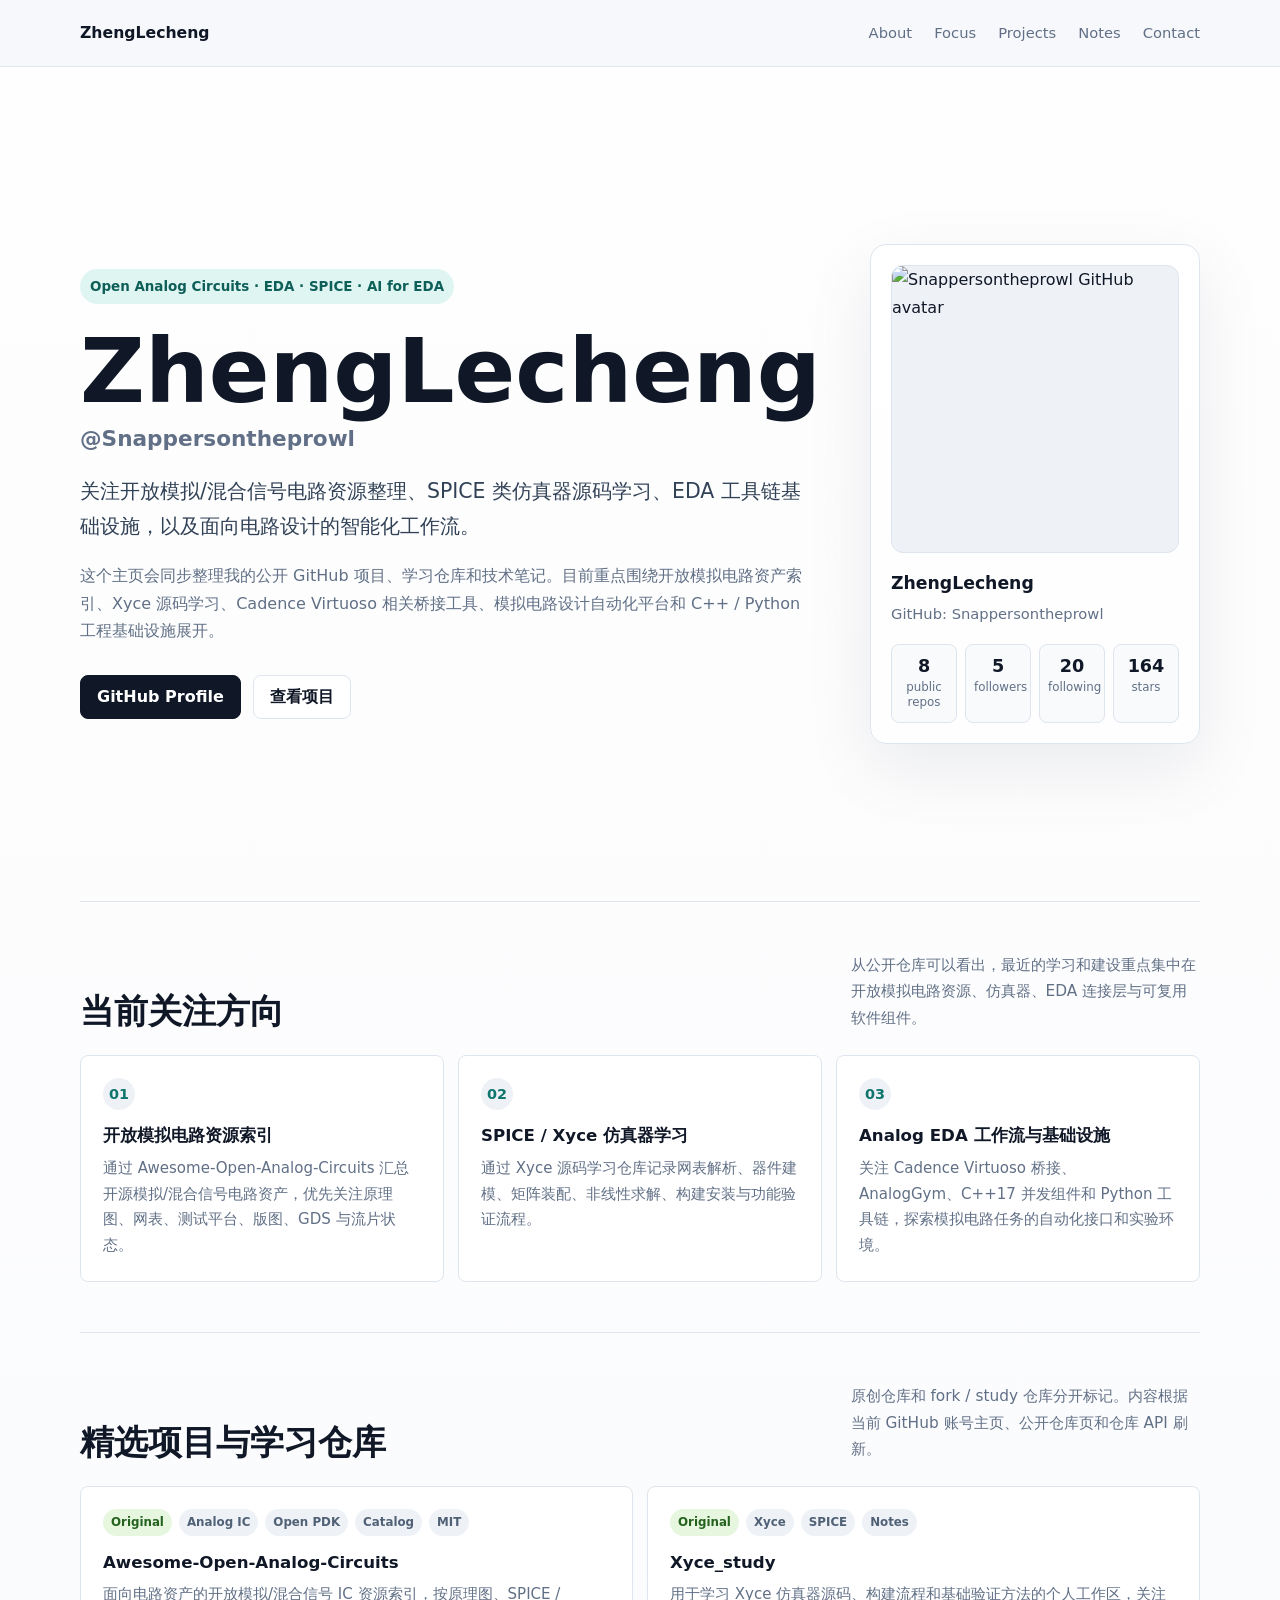
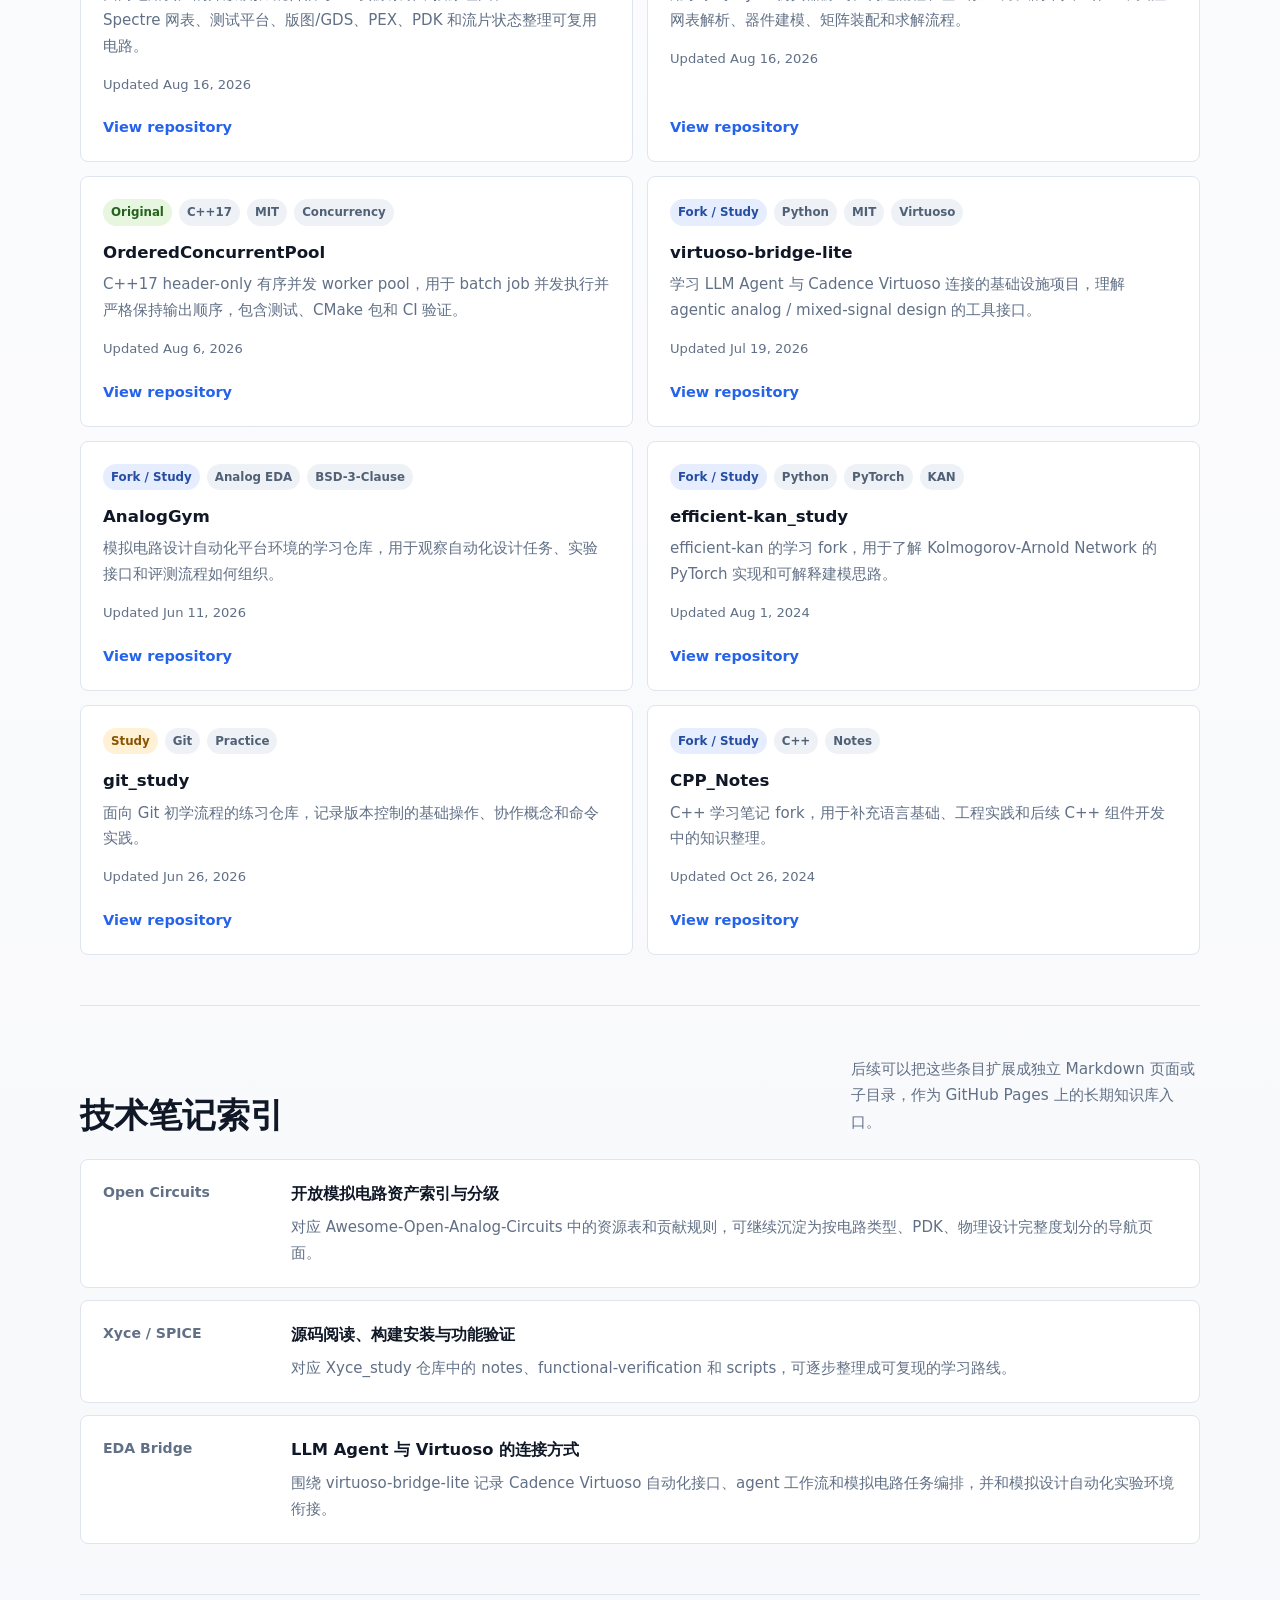
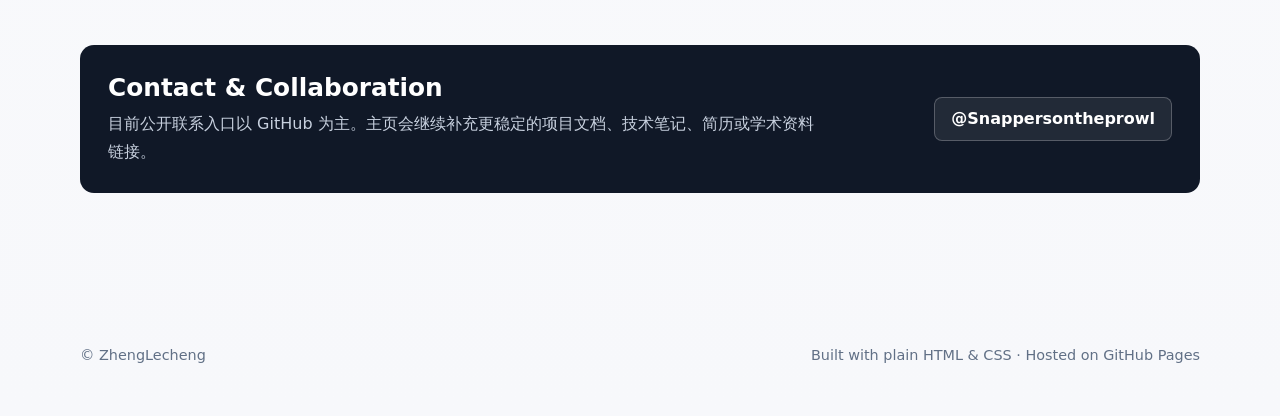
==== commit 4e0a1eef: "Refresh homepage from GitHub profile" ====
--- a/index.html
+++ b/index.html
@@ -32,7 +32,9 @@
     <main class="container">
       <div class="hero" id="about">
         <div>
-          <div class="eyebrow">Analog IC · EDA · SPICE · AI for EDA</div>
+          <div class="eyebrow">
+            Open Analog Circuits · EDA · SPICE · AI for EDA
+          </div>
 
           <h1>
             ZhengLecheng
@@ -40,15 +42,15 @@
           </h1>
 
           <p class="hero-subtitle">
-            关注模拟集成电路设计自动化、SPICE 类仿真器源码学习、EDA
+            关注开放模拟/混合信号电路资源整理、SPICE 类仿真器源码学习、EDA
             工具链基础设施，以及面向电路设计的智能化工作流。
           </p>
 
           <p class="hero-summary">
             这个主页会同步整理我的公开 GitHub
-            项目、学习仓库和技术笔记。目前主要围绕 Xyce、Cadence Virtuoso
-            相关桥接工具、模拟电路设计自动化平台、C++
-            并发基础设施与机器学习模型展开。
+            项目、学习仓库和技术笔记。目前重点围绕开放模拟电路资产索引、Xyce
+            源码学习、Cadence Virtuoso 相关桥接工具、模拟电路设计自动化平台和
+            C++ / Python 工程基础设施展开。
           </p>
 
           <div class="hero-actions">
@@ -85,6 +87,10 @@
               <strong>20</strong>
               <span>following</span>
             </div>
+            <div class="stat">
+              <strong>164</strong>
+              <span>stars</span>
+            </div>
           </div>
         </aside>
       </div>
@@ -93,7 +99,7 @@
         <div class="section-heading">
           <h2>当前关注方向</h2>
           <p>
-            从公开仓库可以看出，最近的学习和建设重点集中在模拟电路设计自动化、仿真器、EDA
+            从公开仓库可以看出，最近的学习和建设重点集中在开放模拟电路资源、仿真器、EDA
             连接层与可复用软件组件。
           </p>
         </div>
@@ -101,6 +107,16 @@
         <div class="interest-grid">
           <article class="interest-card">
             <strong>01</strong>
+            <h3>开放模拟电路资源索引</h3>
+            <p>
+              通过 Awesome-Open-Analog-Circuits
+              汇总开源模拟/混合信号电路资产，优先关注原理图、网表、测试平台、版图、GDS
+              与流片状态。
+            </p>
+          </article>
+
+          <article class="interest-card">
+            <strong>02</strong>
             <h3>SPICE / Xyce 仿真器学习</h3>
             <p>
               通过 Xyce
@@ -109,20 +125,11 @@
           </article>
 
           <article class="interest-card">
-            <strong>02</strong>
-            <h3>Analog EDA 工作流</h3>
-            <p>
-              关注 Cadence Virtuoso 桥接、AnalogGym
-              等项目，探索模拟/混合信号电路设计中的自动化接口和实验环境。
-            </p>
-          </article>
-
-          <article class="interest-card">
             <strong>03</strong>
-            <h3>C++ / Python 基础设施</h3>
-            <p>
-              使用 C++17 构建可复用并发组件，用 Python
-              连接工具链、实验平台和机器学习模型，服务工程验证与研究探索。
+            <h3>Analog EDA 工作流与基础设施</h3>
+            <p>
+              关注 Cadence Virtuoso 桥接、AnalogGym、C++17 并发组件和 Python
+              工具链，探索模拟电路任务的自动化接口和实验环境。
             </p>
           </article>
         </div>
@@ -130,14 +137,37 @@
 
       <section id="projects">
         <div class="section-heading">
-          <h2>公开项目与学习仓库</h2>
+          <h2>精选项目与学习仓库</h2>
           <p>
-            原创仓库和 fork / study 仓库分开标记。更新时间来自当前 GitHub
-            公开页面和仓库 API。
+            原创仓库和 fork / study 仓库分开标记。内容根据当前 GitHub
+            账号主页、公开仓库页和仓库 API 刷新。
           </p>
         </div>
 
         <div class="project-grid">
+          <a
+            class="project-card"
+            href="https://github.com/Snappersontheprowl/Awesome-Open-Analog-Circuits"
+            target="_blank"
+            rel="noopener noreferrer"
+          >
+            <div class="tags">
+              <span class="tag original">Original</span>
+              <span class="tag">Analog IC</span>
+              <span class="tag">Open PDK</span>
+              <span class="tag">Catalog</span>
+              <span class="tag">MIT</span>
+            </div>
+            <h3>Awesome-Open-Analog-Circuits</h3>
+            <p>
+              面向电路资产的开放模拟/混合信号 IC 资源索引，按原理图、SPICE /
+              Spectre 网表、测试平台、版图/GDS、PEX、PDK
+              和流片状态整理可复用电路。
+            </p>
+            <div class="project-meta">Updated Aug 16, 2026</div>
+            <div class="project-link">View repository</div>
+          </a>
+
           <a
             class="project-card"
             href="https://github.com/Snappersontheprowl/Xyce_study"
@@ -278,26 +308,6 @@
               组件开发中的知识整理。
             </p>
             <div class="project-meta">Updated Oct 26, 2024</div>
-            <div class="project-link">View repository</div>
-          </a>
-
-          <a
-            class="project-card"
-            href="https://github.com/Snappersontheprowl/Algorithm_fromBilibili"
-            target="_blank"
-            rel="noopener noreferrer"
-          >
-            <div class="tags">
-              <span class="tag fork">Fork / Study</span>
-              <span class="tag">C++</span>
-              <span class="tag">Algorithms</span>
-            </div>
-            <h3>Algorithm_fromBilibili</h3>
-            <p>
-              数据结构与算法基础课程的自学笔记和 C++
-              实现，用于夯实算法、数据结构与基础编码训练。
-            </p>
-            <div class="project-meta">Updated Nov 30, 2021</div>
             <div class="project-link">View repository</div>
           </a>
         </div>
@@ -313,6 +323,17 @@
         </div>
 
         <div class="note-list">
+          <article class="note-card">
+            <div class="note-label">Open Circuits</div>
+            <div>
+              <h3>开放模拟电路资产索引与分级</h3>
+              <p>
+                对应 Awesome-Open-Analog-Circuits
+                中的资源表和贡献规则，可继续沉淀为按电路类型、PDK、物理设计完整度划分的导航页面。
+              </p>
+            </div>
+          </article>
+
           <article class="note-card">
             <div class="note-label">Xyce / SPICE</div>
             <div>
@@ -330,18 +351,8 @@
               <h3>LLM Agent 与 Virtuoso 的连接方式</h3>
               <p>
                 围绕 virtuoso-bridge-lite 记录 Cadence Virtuoso
-                自动化接口、agent 工作流和模拟电路任务编排。
-              </p>
-            </div>
-          </article>
-
-          <article class="note-card">
-            <div class="note-label">Software</div>
-            <div>
-              <h3>C++ 并发组件与工程化验证</h3>
-              <p>
-                从 OrderedConcurrentPool 延伸到 CMake
-                包管理、CI、sanitizer、benchmark 和可复用库边界设计。
+                自动化接口、agent
+                工作流和模拟电路任务编排，并和模拟设计自动化实验环境衔接。
               </p>
             </div>
           </article>
--- a/assets/css/site.css
+++ b/assets/css/site.css
@@ -219,7 +219,7 @@
 .stats {
   margin-top: 18px;
   display: grid;
-  grid-template-columns: repeat(3, 1fr);
+  grid-template-columns: repeat(4, 1fr);
   gap: 8px;
 }
 
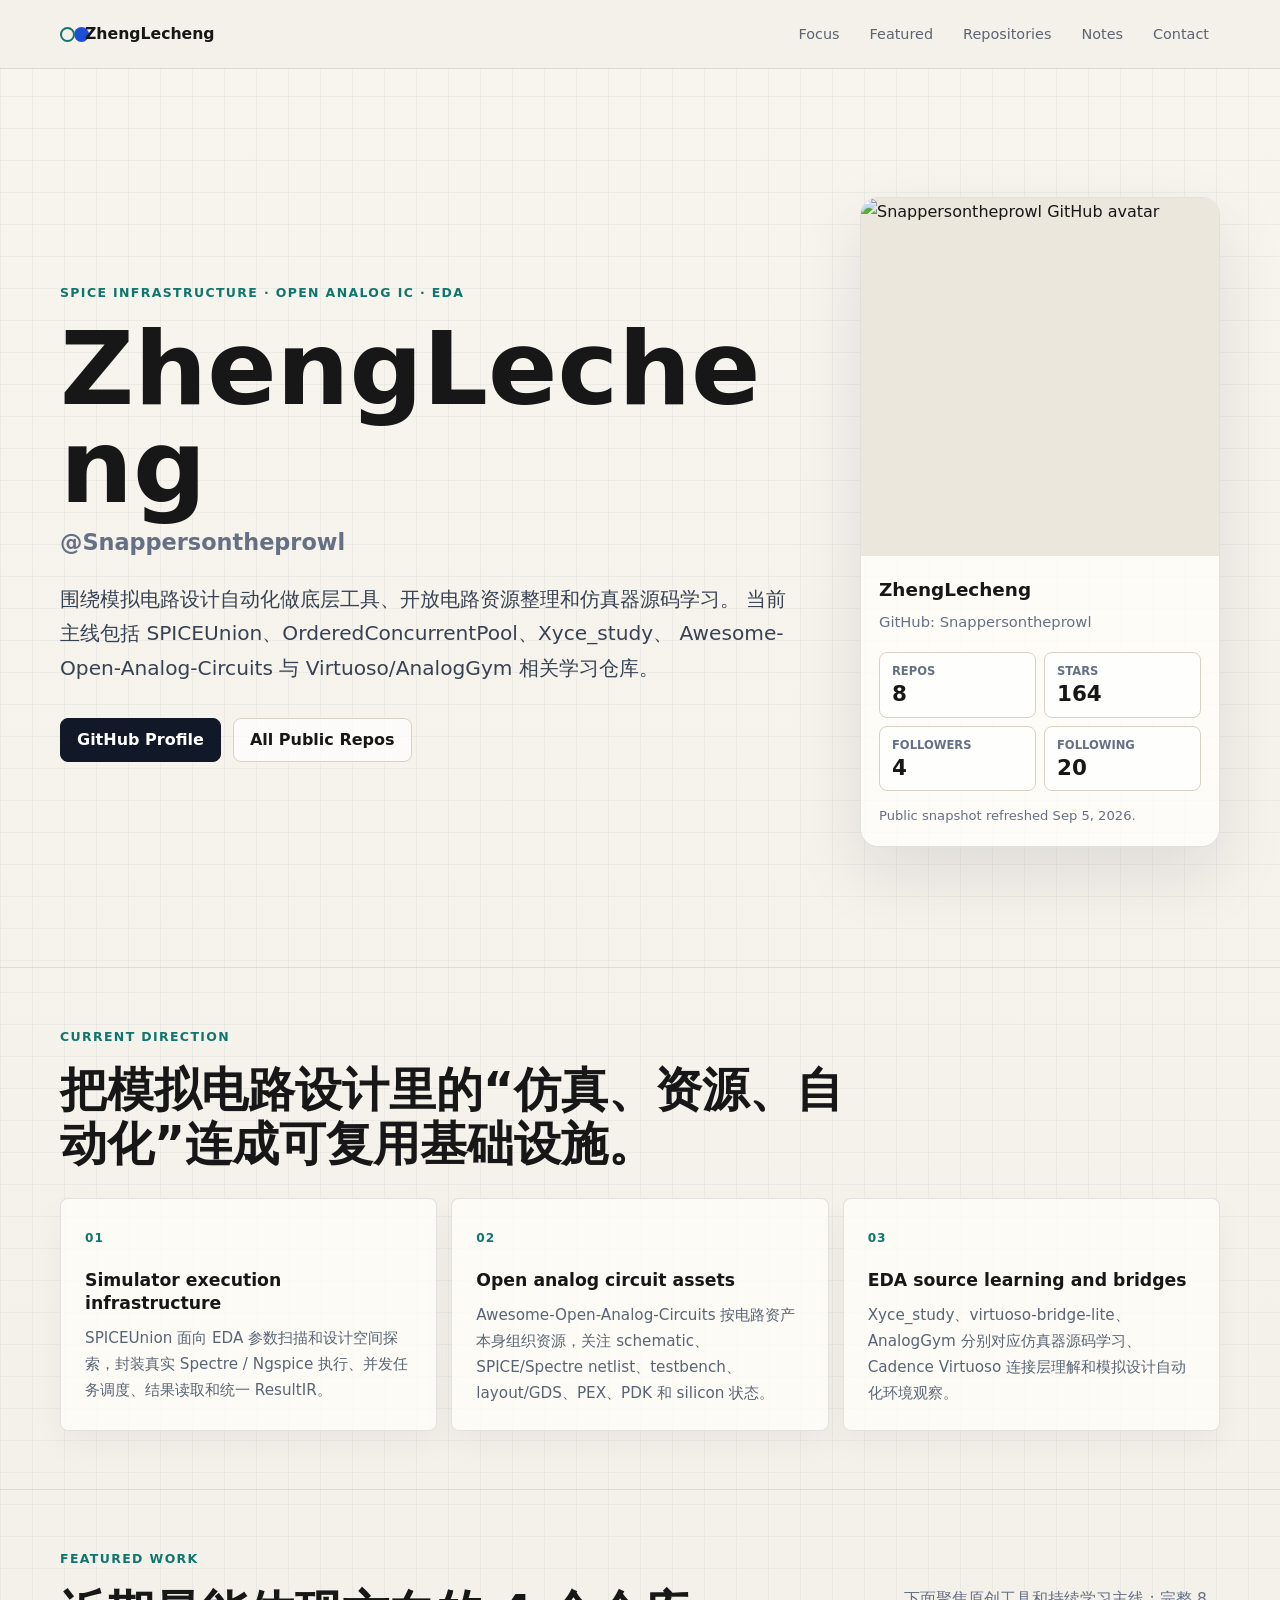
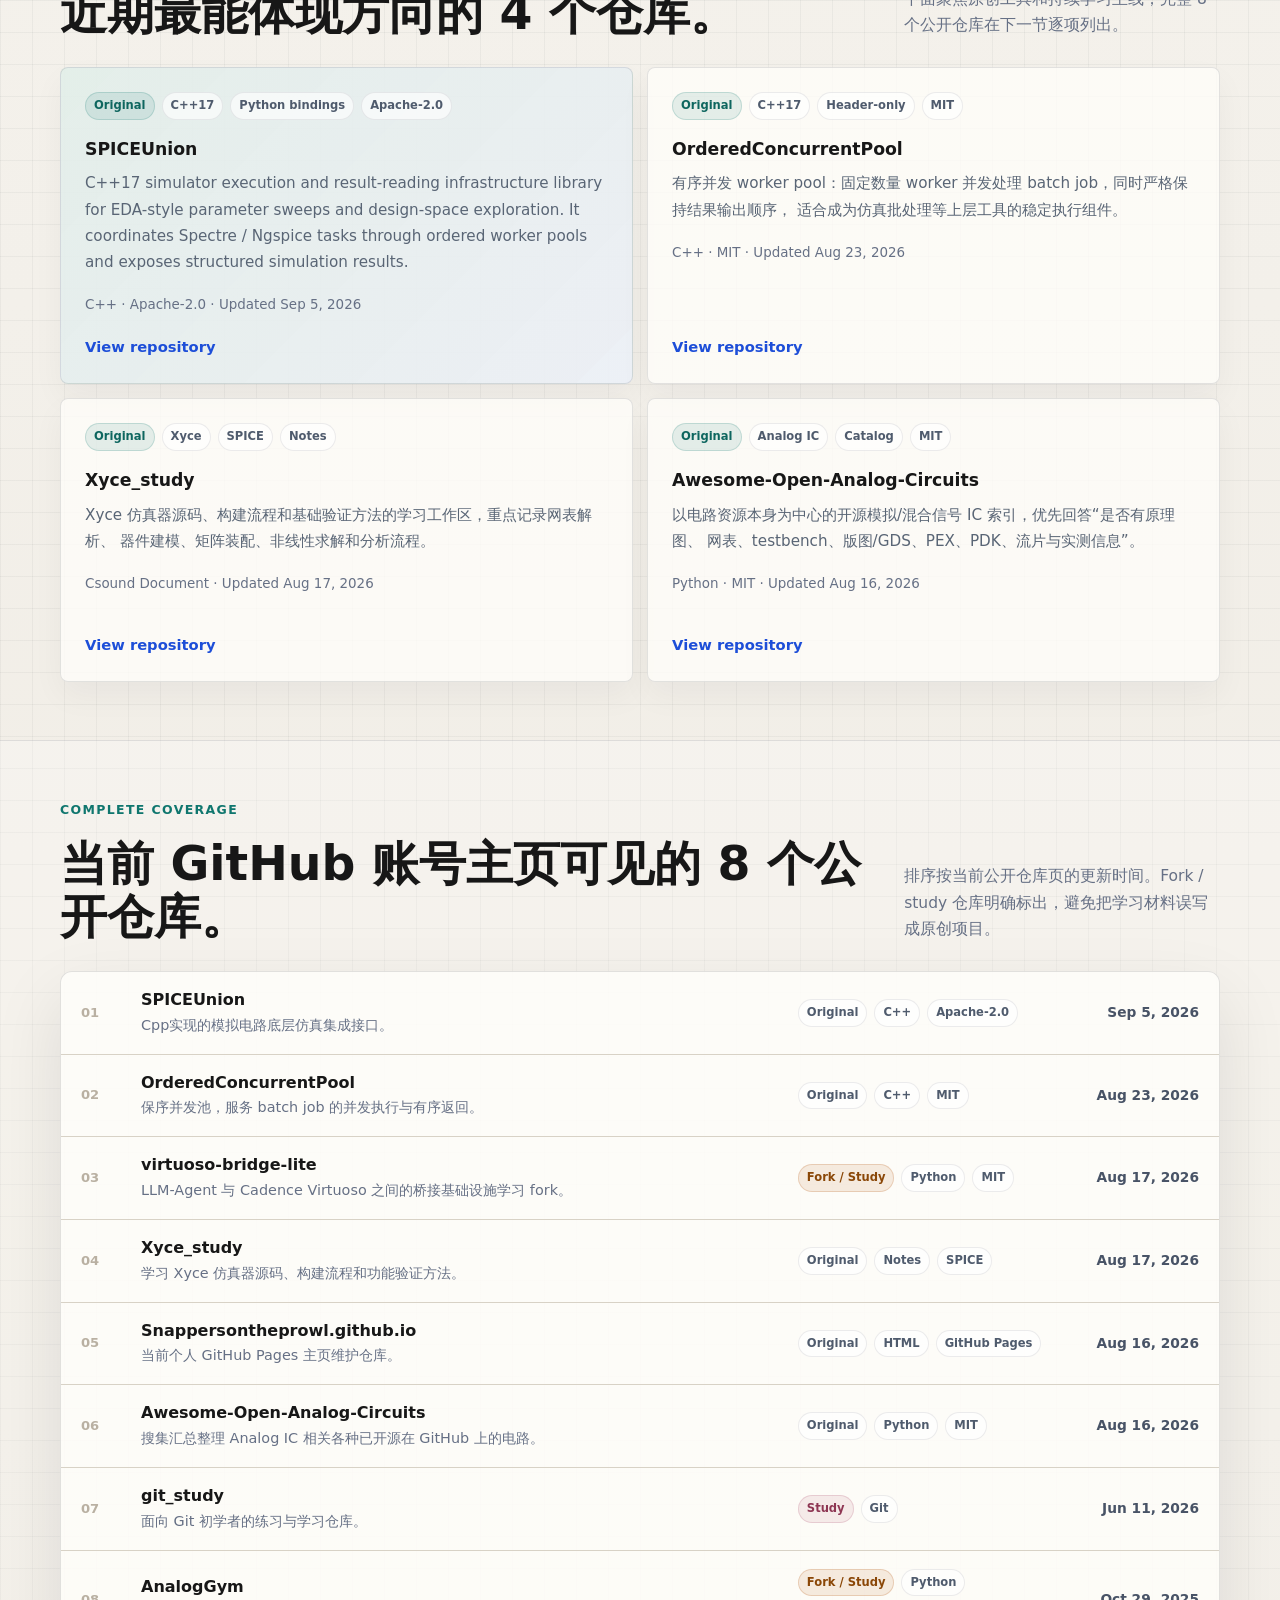
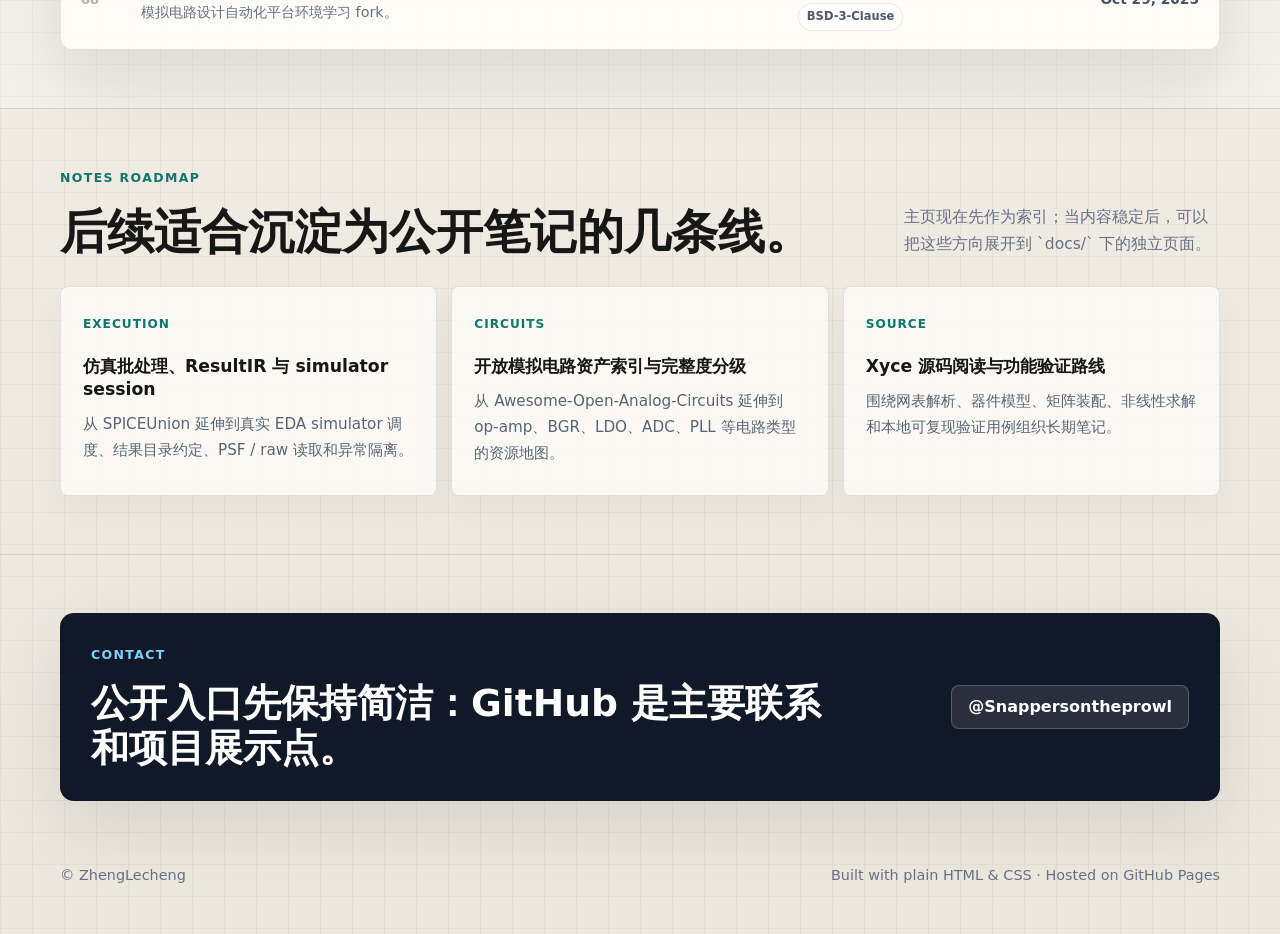
==== commit 027e801e: "Refresh profile site with current repositories" ====
--- a/index.html
+++ b/index.html
@@ -5,23 +5,23 @@
     <meta name="viewport" content="width=device-width, initial-scale=1.0" />
     <meta
       name="description"
-      content="ZhengLecheng / Snappersontheprowl 的个人主页，关注模拟集成电路、EDA、SPICE 仿真器源码学习、AI for EDA 与软件基础设施。"
+      content="ZhengLecheng / Snappersontheprowl 的个人主页，关注 SPICE 仿真基础设施、开放模拟电路资源、Xyce 源码学习、Cadence Virtuoso 桥接和 Analog EDA。"
     />
     <meta name="author" content="ZhengLecheng" />
-    <title>ZhengLecheng | Analog IC · EDA · AI for EDA</title>
+    <title>ZhengLecheng | SPICE Infrastructure · Open Analog IC · EDA</title>
 
     <link rel="stylesheet" href="assets/css/site.css" />
   </head>
 
   <body>
-    <header>
+    <header class="site-header">
       <div class="container">
-        <nav>
-          <a class="brand" href="#">ZhengLecheng</a>
+        <nav class="site-nav">
+          <a class="brand" href="#top">ZhengLecheng</a>
           <div class="nav-links">
-            <a href="#about">About</a>
             <a href="#focus">Focus</a>
-            <a href="#projects">Projects</a>
+            <a href="#featured">Featured</a>
+            <a href="#repositories">Repositories</a>
             <a href="#notes">Notes</a>
             <a href="#contact">Contact</a>
           </div>
@@ -29,361 +29,454 @@
       </div>
     </header>
 
-    <main class="container">
-      <div class="hero" id="about">
-        <div>
-          <div class="eyebrow">
-            Open Analog Circuits · EDA · SPICE · AI for EDA
-          </div>
-
-          <h1>
-            ZhengLecheng
-            <span class="handle">@Snappersontheprowl</span>
-          </h1>
-
-          <p class="hero-subtitle">
-            关注开放模拟/混合信号电路资源整理、SPICE 类仿真器源码学习、EDA
-            工具链基础设施，以及面向电路设计的智能化工作流。
-          </p>
-
-          <p class="hero-summary">
-            这个主页会同步整理我的公开 GitHub
-            项目、学习仓库和技术笔记。目前重点围绕开放模拟电路资产索引、Xyce
-            源码学习、Cadence Virtuoso 相关桥接工具、模拟电路设计自动化平台和
-            C++ / Python 工程基础设施展开。
-          </p>
-
-          <div class="hero-actions">
-            <a
-              class="button primary"
-              href="https://github.com/Snappersontheprowl"
-              target="_blank"
-              rel="noopener noreferrer"
-            >
-              GitHub Profile
-            </a>
-            <a class="button" href="#projects">查看项目</a>
-          </div>
-        </div>
-
-        <aside class="profile-panel" aria-label="GitHub 公开资料">
-          <img
-            class="avatar"
-            src="https://avatars.githubusercontent.com/u/127485553?v=4"
-            alt="Snappersontheprowl GitHub avatar"
-          />
-          <p class="profile-name">ZhengLecheng</p>
-          <p class="profile-meta">GitHub: Snappersontheprowl</p>
-          <div class="stats" role="group" aria-label="GitHub public stats">
-            <div class="stat">
-              <strong>8</strong>
-              <span>public repos</span>
+    <main id="top">
+      <section class="hero-section">
+        <div class="container hero">
+          <div class="hero-copy">
+            <p class="eyebrow">SPICE Infrastructure · Open Analog IC · EDA</p>
+            <h1>
+              ZhengLecheng
+              <span>@Snappersontheprowl</span>
+            </h1>
+            <p class="hero-lede">
+              围绕模拟电路设计自动化做底层工具、开放电路资源整理和仿真器源码学习。
+              当前主线包括 SPICEUnion、OrderedConcurrentPool、Xyce_study、
+              Awesome-Open-Analog-Circuits 与 Virtuoso/AnalogGym 相关学习仓库。
+            </p>
+            <div class="hero-actions">
+              <a
+                class="button primary"
+                href="https://github.com/Snappersontheprowl"
+                target="_blank"
+                rel="noopener noreferrer"
+              >
+                GitHub Profile
+              </a>
+              <a class="button" href="#repositories">All Public Repos</a>
             </div>
-            <div class="stat">
-              <strong>5</strong>
-              <span>followers</span>
+          </div>
+
+          <aside class="profile-panel" aria-label="GitHub public profile">
+            <img
+              class="avatar"
+              src="https://avatars.githubusercontent.com/u/127485553?v=4"
+              alt="Snappersontheprowl GitHub avatar"
+            />
+            <div class="profile-body">
+              <p class="profile-name">ZhengLecheng</p>
+              <p class="profile-meta">GitHub: Snappersontheprowl</p>
+              <dl class="stats">
+                <div class="stat">
+                  <dt>Repos</dt>
+                  <dd>8</dd>
+                </div>
+                <div class="stat">
+                  <dt>Stars</dt>
+                  <dd>164</dd>
+                </div>
+                <div class="stat">
+                  <dt>Followers</dt>
+                  <dd>4</dd>
+                </div>
+                <div class="stat">
+                  <dt>Following</dt>
+                  <dd>20</dd>
+                </div>
+              </dl>
+              <p class="profile-note">Public snapshot refreshed Sep 5, 2026.</p>
             </div>
-            <div class="stat">
-              <strong>20</strong>
-              <span>following</span>
+          </aside>
+        </div>
+      </section>
+
+      <section class="section" id="focus">
+        <div class="container">
+          <div class="section-heading">
+            <p class="section-kicker">Current Direction</p>
+            <h2>把模拟电路设计里的“仿真、资源、自动化”连成可复用基础设施。</h2>
+          </div>
+
+          <div class="focus-grid">
+            <article class="focus-card">
+              <span>01</span>
+              <h3>Simulator execution infrastructure</h3>
+              <p>
+                SPICEUnion 面向 EDA 参数扫描和设计空间探索，封装真实 Spectre /
+                Ngspice 执行、并发任务调度、结果读取和统一 ResultIR。
+              </p>
+            </article>
+
+            <article class="focus-card">
+              <span>02</span>
+              <h3>Open analog circuit assets</h3>
+              <p>
+                Awesome-Open-Analog-Circuits 按电路资产本身组织资源，关注
+                schematic、SPICE/Spectre
+                netlist、testbench、layout/GDS、PEX、PDK 和 silicon 状态。
+              </p>
+            </article>
+
+            <article class="focus-card">
+              <span>03</span>
+              <h3>EDA source learning and bridges</h3>
+              <p>
+                Xyce_study、virtuoso-bridge-lite、AnalogGym
+                分别对应仿真器源码学习、Cadence Virtuoso
+                连接层理解和模拟设计自动化环境观察。
+              </p>
+            </article>
+          </div>
+        </div>
+      </section>
+
+      <section class="section" id="featured">
+        <div class="container">
+          <div class="section-heading split">
+            <div>
+              <p class="section-kicker">Featured Work</p>
+              <h2>近期最能体现方向的 4 个仓库。</h2>
             </div>
-            <div class="stat">
-              <strong>164</strong>
-              <span>stars</span>
+            <p>
+              下面聚焦原创工具和持续学习主线；完整 8
+              个公开仓库在下一节逐项列出。
+            </p>
+          </div>
+
+          <div class="featured-grid">
+            <a
+              class="project-card feature"
+              href="https://github.com/Snappersontheprowl/SPICEUnion"
+              target="_blank"
+              rel="noopener noreferrer"
+            >
+              <div class="tags">
+                <span class="tag original">Original</span>
+                <span class="tag">C++17</span>
+                <span class="tag">Python bindings</span>
+                <span class="tag">Apache-2.0</span>
+              </div>
+              <h3>SPICEUnion</h3>
+              <p>
+                C++17 simulator execution and result-reading infrastructure
+                library for EDA-style parameter sweeps and design-space
+                exploration. It coordinates Spectre / Ngspice tasks through
+                ordered worker pools and exposes structured simulation results.
+              </p>
+              <div class="project-meta">
+                C++ · Apache-2.0 · Updated Sep 5, 2026
+              </div>
+              <span class="project-link">View repository</span>
+            </a>
+
+            <a
+              class="project-card"
+              href="https://github.com/Snappersontheprowl/OrderedConcurrentPool"
+              target="_blank"
+              rel="noopener noreferrer"
+            >
+              <div class="tags">
+                <span class="tag original">Original</span>
+                <span class="tag">C++17</span>
+                <span class="tag">Header-only</span>
+                <span class="tag">MIT</span>
+              </div>
+              <h3>OrderedConcurrentPool</h3>
+              <p>
+                有序并发 worker pool：固定数量 worker 并发处理 batch
+                job，同时严格保持结果输出顺序，
+                适合成为仿真批处理等上层工具的稳定执行组件。
+              </p>
+              <div class="project-meta">C++ · MIT · Updated Aug 23, 2026</div>
+              <span class="project-link">View repository</span>
+            </a>
+
+            <a
+              class="project-card"
+              href="https://github.com/Snappersontheprowl/Xyce_study"
+              target="_blank"
+              rel="noopener noreferrer"
+            >
+              <div class="tags">
+                <span class="tag original">Original</span>
+                <span class="tag">Xyce</span>
+                <span class="tag">SPICE</span>
+                <span class="tag">Notes</span>
+              </div>
+              <h3>Xyce_study</h3>
+              <p>
+                Xyce
+                仿真器源码、构建流程和基础验证方法的学习工作区，重点记录网表解析、
+                器件建模、矩阵装配、非线性求解和分析流程。
+              </p>
+              <div class="project-meta">
+                Csound Document · Updated Aug 17, 2026
+              </div>
+              <span class="project-link">View repository</span>
+            </a>
+
+            <a
+              class="project-card"
+              href="https://github.com/Snappersontheprowl/Awesome-Open-Analog-Circuits"
+              target="_blank"
+              rel="noopener noreferrer"
+            >
+              <div class="tags">
+                <span class="tag original">Original</span>
+                <span class="tag">Analog IC</span>
+                <span class="tag">Catalog</span>
+                <span class="tag">MIT</span>
+              </div>
+              <h3>Awesome-Open-Analog-Circuits</h3>
+              <p>
+                以电路资源本身为中心的开源模拟/混合信号 IC
+                索引，优先回答“是否有原理图、
+                网表、testbench、版图/GDS、PEX、PDK、流片与实测信息”。
+              </p>
+              <div class="project-meta">
+                Python · MIT · Updated Aug 16, 2026
+              </div>
+              <span class="project-link">View repository</span>
+            </a>
+          </div>
+        </div>
+      </section>
+
+      <section class="section repo-section" id="repositories">
+        <div class="container">
+          <div class="section-heading split">
+            <div>
+              <p class="section-kicker">Complete Coverage</p>
+              <h2>当前 GitHub 账号主页可见的 8 个公开仓库。</h2>
             </div>
-          </div>
-        </aside>
-      </div>
-
-      <section id="focus">
-        <div class="section-heading">
-          <h2>当前关注方向</h2>
-          <p>
-            从公开仓库可以看出，最近的学习和建设重点集中在开放模拟电路资源、仿真器、EDA
-            连接层与可复用软件组件。
-          </p>
-        </div>
-
-        <div class="interest-grid">
-          <article class="interest-card">
-            <strong>01</strong>
-            <h3>开放模拟电路资源索引</h3>
             <p>
-              通过 Awesome-Open-Analog-Circuits
-              汇总开源模拟/混合信号电路资产，优先关注原理图、网表、测试平台、版图、GDS
-              与流片状态。
+              排序按当前公开仓库页的更新时间。Fork / study
+              仓库明确标出，避免把学习材料误写成原创项目。
             </p>
-          </article>
-
-          <article class="interest-card">
-            <strong>02</strong>
-            <h3>SPICE / Xyce 仿真器学习</h3>
+          </div>
+
+          <div class="repo-list">
+            <a
+              class="repo-row"
+              href="https://github.com/Snappersontheprowl/SPICEUnion"
+              target="_blank"
+              rel="noopener noreferrer"
+            >
+              <span class="repo-index">01</span>
+              <span class="repo-main">
+                <strong>SPICEUnion</strong>
+                <small>Cpp实现的模拟电路底层仿真集成接口。</small>
+              </span>
+              <span class="repo-tags">
+                <em>Original</em>
+                <em>C++</em>
+                <em>Apache-2.0</em>
+              </span>
+              <span class="repo-date">Sep 5, 2026</span>
+            </a>
+
+            <a
+              class="repo-row"
+              href="https://github.com/Snappersontheprowl/OrderedConcurrentPool"
+              target="_blank"
+              rel="noopener noreferrer"
+            >
+              <span class="repo-index">02</span>
+              <span class="repo-main">
+                <strong>OrderedConcurrentPool</strong>
+                <small>保序并发池，服务 batch job 的并发执行与有序返回。</small>
+              </span>
+              <span class="repo-tags">
+                <em>Original</em>
+                <em>C++</em>
+                <em>MIT</em>
+              </span>
+              <span class="repo-date">Aug 23, 2026</span>
+            </a>
+
+            <a
+              class="repo-row"
+              href="https://github.com/Snappersontheprowl/virtuoso-bridge-lite"
+              target="_blank"
+              rel="noopener noreferrer"
+            >
+              <span class="repo-index">03</span>
+              <span class="repo-main">
+                <strong>virtuoso-bridge-lite</strong>
+                <small
+                  >LLM-Agent 与 Cadence Virtuoso 之间的桥接基础设施学习
+                  fork。</small
+                >
+              </span>
+              <span class="repo-tags">
+                <em class="fork">Fork / Study</em>
+                <em>Python</em>
+                <em>MIT</em>
+              </span>
+              <span class="repo-date">Aug 17, 2026</span>
+            </a>
+
+            <a
+              class="repo-row"
+              href="https://github.com/Snappersontheprowl/Xyce_study"
+              target="_blank"
+              rel="noopener noreferrer"
+            >
+              <span class="repo-index">04</span>
+              <span class="repo-main">
+                <strong>Xyce_study</strong>
+                <small>学习 Xyce 仿真器源码、构建流程和功能验证方法。</small>
+              </span>
+              <span class="repo-tags">
+                <em>Original</em>
+                <em>Notes</em>
+                <em>SPICE</em>
+              </span>
+              <span class="repo-date">Aug 17, 2026</span>
+            </a>
+
+            <a
+              class="repo-row"
+              href="https://github.com/Snappersontheprowl/Snappersontheprowl.github.io"
+              target="_blank"
+              rel="noopener noreferrer"
+            >
+              <span class="repo-index">05</span>
+              <span class="repo-main">
+                <strong>Snappersontheprowl.github.io</strong>
+                <small>当前个人 GitHub Pages 主页维护仓库。</small>
+              </span>
+              <span class="repo-tags">
+                <em>Original</em>
+                <em>HTML</em>
+                <em>GitHub Pages</em>
+              </span>
+              <span class="repo-date">Aug 16, 2026</span>
+            </a>
+
+            <a
+              class="repo-row"
+              href="https://github.com/Snappersontheprowl/Awesome-Open-Analog-Circuits"
+              target="_blank"
+              rel="noopener noreferrer"
+            >
+              <span class="repo-index">06</span>
+              <span class="repo-main">
+                <strong>Awesome-Open-Analog-Circuits</strong>
+                <small
+                  >搜集汇总整理 Analog IC 相关各种已开源在 GitHub
+                  上的电路。</small
+                >
+              </span>
+              <span class="repo-tags">
+                <em>Original</em>
+                <em>Python</em>
+                <em>MIT</em>
+              </span>
+              <span class="repo-date">Aug 16, 2026</span>
+            </a>
+
+            <a
+              class="repo-row"
+              href="https://github.com/Snappersontheprowl/git_study"
+              target="_blank"
+              rel="noopener noreferrer"
+            >
+              <span class="repo-index">07</span>
+              <span class="repo-main">
+                <strong>git_study</strong>
+                <small>面向 Git 初学者的练习与学习仓库。</small>
+              </span>
+              <span class="repo-tags">
+                <em class="study">Study</em>
+                <em>Git</em>
+              </span>
+              <span class="repo-date">Jun 11, 2026</span>
+            </a>
+
+            <a
+              class="repo-row"
+              href="https://github.com/Snappersontheprowl/AnalogGym"
+              target="_blank"
+              rel="noopener noreferrer"
+            >
+              <span class="repo-index">08</span>
+              <span class="repo-main">
+                <strong>AnalogGym</strong>
+                <small>模拟电路设计自动化平台环境学习 fork。</small>
+              </span>
+              <span class="repo-tags">
+                <em class="fork">Fork / Study</em>
+                <em>Python</em>
+                <em>BSD-3-Clause</em>
+              </span>
+              <span class="repo-date">Oct 29, 2025</span>
+            </a>
+          </div>
+        </div>
+      </section>
+
+      <section class="section" id="notes">
+        <div class="container">
+          <div class="section-heading split">
+            <div>
+              <p class="section-kicker">Notes Roadmap</p>
+              <h2>后续适合沉淀为公开笔记的几条线。</h2>
+            </div>
             <p>
-              通过 Xyce
-              源码学习仓库记录网表解析、器件建模、矩阵装配、非线性求解、构建安装与功能验证流程。
+              主页现在先作为索引；当内容稳定后，可以把这些方向展开到 `docs/`
+              下的独立页面。
             </p>
-          </article>
-
-          <article class="interest-card">
-            <strong>03</strong>
-            <h3>Analog EDA 工作流与基础设施</h3>
-            <p>
-              关注 Cadence Virtuoso 桥接、AnalogGym、C++17 并发组件和 Python
-              工具链，探索模拟电路任务的自动化接口和实验环境。
-            </p>
-          </article>
-        </div>
-      </section>
-
-      <section id="projects">
-        <div class="section-heading">
-          <h2>精选项目与学习仓库</h2>
-          <p>
-            原创仓库和 fork / study 仓库分开标记。内容根据当前 GitHub
-            账号主页、公开仓库页和仓库 API 刷新。
-          </p>
-        </div>
-
-        <div class="project-grid">
+          </div>
+
+          <div class="note-grid">
+            <article class="note-card">
+              <span>Execution</span>
+              <h3>仿真批处理、ResultIR 与 simulator session</h3>
+              <p>
+                从 SPICEUnion 延伸到真实 EDA simulator 调度、结果目录约定、PSF /
+                raw 读取和异常隔离。
+              </p>
+            </article>
+
+            <article class="note-card">
+              <span>Circuits</span>
+              <h3>开放模拟电路资产索引与完整度分级</h3>
+              <p>
+                从 Awesome-Open-Analog-Circuits 延伸到
+                op-amp、BGR、LDO、ADC、PLL 等电路类型的资源地图。
+              </p>
+            </article>
+
+            <article class="note-card">
+              <span>Source</span>
+              <h3>Xyce 源码阅读与功能验证路线</h3>
+              <p>
+                围绕网表解析、器件模型、矩阵装配、非线性求解和本地可复现验证用例组织长期笔记。
+              </p>
+            </article>
+          </div>
+        </div>
+      </section>
+
+      <section class="section contact-section" id="contact">
+        <div class="container contact-box">
+          <div>
+            <p class="section-kicker">Contact</p>
+            <h2>公开入口先保持简洁：GitHub 是主要联系和项目展示点。</h2>
+          </div>
           <a
-            class="project-card"
-            href="https://github.com/Snappersontheprowl/Awesome-Open-Analog-Circuits"
+            class="button primary"
+            href="https://github.com/Snappersontheprowl"
             target="_blank"
             rel="noopener noreferrer"
           >
-            <div class="tags">
-              <span class="tag original">Original</span>
-              <span class="tag">Analog IC</span>
-              <span class="tag">Open PDK</span>
-              <span class="tag">Catalog</span>
-              <span class="tag">MIT</span>
-            </div>
-            <h3>Awesome-Open-Analog-Circuits</h3>
-            <p>
-              面向电路资产的开放模拟/混合信号 IC 资源索引，按原理图、SPICE /
-              Spectre 网表、测试平台、版图/GDS、PEX、PDK
-              和流片状态整理可复用电路。
-            </p>
-            <div class="project-meta">Updated Aug 16, 2026</div>
-            <div class="project-link">View repository</div>
+            @Snappersontheprowl
           </a>
-
-          <a
-            class="project-card"
-            href="https://github.com/Snappersontheprowl/Xyce_study"
-            target="_blank"
-            rel="noopener noreferrer"
-          >
-            <div class="tags">
-              <span class="tag original">Original</span>
-              <span class="tag">Xyce</span>
-              <span class="tag">SPICE</span>
-              <span class="tag">Notes</span>
-            </div>
-            <h3>Xyce_study</h3>
-            <p>
-              用于学习 Xyce
-              仿真器源码、构建流程和基础验证方法的个人工作区，关注网表解析、器件建模、矩阵装配和求解流程。
-            </p>
-            <div class="project-meta">Updated Aug 16, 2026</div>
-            <div class="project-link">View repository</div>
-          </a>
-
-          <a
-            class="project-card"
-            href="https://github.com/Snappersontheprowl/OrderedConcurrentPool"
-            target="_blank"
-            rel="noopener noreferrer"
-          >
-            <div class="tags">
-              <span class="tag original">Original</span>
-              <span class="tag">C++17</span>
-              <span class="tag">MIT</span>
-              <span class="tag">Concurrency</span>
-            </div>
-            <h3>OrderedConcurrentPool</h3>
-            <p>
-              C++17 header-only 有序并发 worker pool，用于 batch job
-              并发执行并严格保持输出顺序，包含测试、CMake 包和 CI 验证。
-            </p>
-            <div class="project-meta">Updated Aug 6, 2026</div>
-            <div class="project-link">View repository</div>
-          </a>
-
-          <a
-            class="project-card"
-            href="https://github.com/Snappersontheprowl/virtuoso-bridge-lite"
-            target="_blank"
-            rel="noopener noreferrer"
-          >
-            <div class="tags">
-              <span class="tag fork">Fork / Study</span>
-              <span class="tag">Python</span>
-              <span class="tag">MIT</span>
-              <span class="tag">Virtuoso</span>
-            </div>
-            <h3>virtuoso-bridge-lite</h3>
-            <p>
-              学习 LLM Agent 与 Cadence Virtuoso 连接的基础设施项目，理解
-              agentic analog / mixed-signal design 的工具接口。
-            </p>
-            <div class="project-meta">Updated Jul 19, 2026</div>
-            <div class="project-link">View repository</div>
-          </a>
-
-          <a
-            class="project-card"
-            href="https://github.com/Snappersontheprowl/AnalogGym"
-            target="_blank"
-            rel="noopener noreferrer"
-          >
-            <div class="tags">
-              <span class="tag fork">Fork / Study</span>
-              <span class="tag">Analog EDA</span>
-              <span class="tag">BSD-3-Clause</span>
-            </div>
-            <h3>AnalogGym</h3>
-            <p>
-              模拟电路设计自动化平台环境的学习仓库，用于观察自动化设计任务、实验接口和评测流程如何组织。
-            </p>
-            <div class="project-meta">Updated Jun 11, 2026</div>
-            <div class="project-link">View repository</div>
-          </a>
-
-          <a
-            class="project-card"
-            href="https://github.com/Snappersontheprowl/efficient-kan_study"
-            target="_blank"
-            rel="noopener noreferrer"
-          >
-            <div class="tags">
-              <span class="tag fork">Fork / Study</span>
-              <span class="tag">Python</span>
-              <span class="tag">PyTorch</span>
-              <span class="tag">KAN</span>
-            </div>
-            <h3>efficient-kan_study</h3>
-            <p>
-              efficient-kan 的学习 fork，用于了解 Kolmogorov-Arnold Network 的
-              PyTorch 实现和可解释建模思路。
-            </p>
-            <div class="project-meta">Updated Aug 1, 2024</div>
-            <div class="project-link">View repository</div>
-          </a>
-
-          <a
-            class="project-card"
-            href="https://github.com/Snappersontheprowl/git_study"
-            target="_blank"
-            rel="noopener noreferrer"
-          >
-            <div class="tags">
-              <span class="tag study">Study</span>
-              <span class="tag">Git</span>
-              <span class="tag">Practice</span>
-            </div>
-            <h3>git_study</h3>
-            <p>
-              面向 Git
-              初学流程的练习仓库，记录版本控制的基础操作、协作概念和命令实践。
-            </p>
-            <div class="project-meta">Updated Jun 26, 2026</div>
-            <div class="project-link">View repository</div>
-          </a>
-
-          <a
-            class="project-card"
-            href="https://github.com/Snappersontheprowl/CPP_Notes"
-            target="_blank"
-            rel="noopener noreferrer"
-          >
-            <div class="tags">
-              <span class="tag fork">Fork / Study</span>
-              <span class="tag">C++</span>
-              <span class="tag">Notes</span>
-            </div>
-            <h3>CPP_Notes</h3>
-            <p>
-              C++ 学习笔记 fork，用于补充语言基础、工程实践和后续 C++
-              组件开发中的知识整理。
-            </p>
-            <div class="project-meta">Updated Oct 26, 2024</div>
-            <div class="project-link">View repository</div>
-          </a>
-        </div>
-      </section>
-
-      <section id="notes">
-        <div class="section-heading">
-          <h2>技术笔记索引</h2>
-          <p>
-            后续可以把这些条目扩展成独立 Markdown 页面或子目录，作为 GitHub
-            Pages 上的长期知识库入口。
-          </p>
-        </div>
-
-        <div class="note-list">
-          <article class="note-card">
-            <div class="note-label">Open Circuits</div>
-            <div>
-              <h3>开放模拟电路资产索引与分级</h3>
-              <p>
-                对应 Awesome-Open-Analog-Circuits
-                中的资源表和贡献规则，可继续沉淀为按电路类型、PDK、物理设计完整度划分的导航页面。
-              </p>
-            </div>
-          </article>
-
-          <article class="note-card">
-            <div class="note-label">Xyce / SPICE</div>
-            <div>
-              <h3>源码阅读、构建安装与功能验证</h3>
-              <p>
-                对应 Xyce_study 仓库中的 notes、functional-verification 和
-                scripts，可逐步整理成可复现的学习路线。
-              </p>
-            </div>
-          </article>
-
-          <article class="note-card">
-            <div class="note-label">EDA Bridge</div>
-            <div>
-              <h3>LLM Agent 与 Virtuoso 的连接方式</h3>
-              <p>
-                围绕 virtuoso-bridge-lite 记录 Cadence Virtuoso
-                自动化接口、agent
-                工作流和模拟电路任务编排，并和模拟设计自动化实验环境衔接。
-              </p>
-            </div>
-          </article>
-        </div>
-      </section>
-
-      <section id="contact">
-        <div class="contact-box">
-          <div>
-            <h2>Contact &amp; Collaboration</h2>
-            <p>
-              目前公开联系入口以 GitHub
-              为主。主页会继续补充更稳定的项目文档、技术笔记、简历或学术资料链接。
-            </p>
-          </div>
-
-          <div class="contact-actions">
-            <a
-              class="button"
-              href="https://github.com/Snappersontheprowl"
-              target="_blank"
-              rel="noopener noreferrer"
-            >
-              @Snappersontheprowl
-            </a>
-          </div>
         </div>
       </section>
     </main>
 
-    <footer>
+    <footer class="site-footer">
       <div class="container footer-inner">
         <span>© <span id="year"></span> ZhengLecheng</span>
         <span>Built with plain HTML &amp; CSS · Hosted on GitHub Pages</span>
--- a/assets/css/site.css
+++ b/assets/css/site.css
@@ -1,17 +1,19 @@
 :root {
-  --bg: #f7f8fb;
-  --surface: #ffffff;
-  --surface-2: #eef2f7;
-  --surface-3: #f8fafc;
-  --text: #101827;
-  --muted: #617086;
-  --line: #dfe5ee;
-  --accent: #0f766e;
-  --accent-2: #2563eb;
-  --accent-soft: #dff5f2;
-  --warm-soft: #fff1d6;
-  --green-soft: #e6f6df;
-  --max-width: 1120px;
+  --bg: #f3f0ea;
+  --bg-ink: #111827;
+  --surface: #fffefa;
+  --surface-strong: #ffffff;
+  --surface-muted: #ece7dc;
+  --text: #171717;
+  --muted: #667085;
+  --line: #d8d2c6;
+  --line-strong: #b9b0a2;
+  --teal: #0f766e;
+  --blue: #1d4ed8;
+  --amber: #b45309;
+  --rose: #a43f5f;
+  --shadow: 0 28px 70px rgba(24, 24, 27, 0.1);
+  --max-width: 1160px;
   --radius: 8px;
 }
 
@@ -25,6 +27,15 @@
 
 body {
   margin: 0;
+  color: var(--text);
+  background:
+    linear-gradient(rgba(17, 24, 39, 0.045) 1px, transparent 1px),
+    linear-gradient(90deg, rgba(17, 24, 39, 0.045) 1px, transparent 1px),
+    linear-gradient(180deg, #f8f5ef 0%, var(--bg) 46%, #ede8de 100%);
+  background-size:
+    32px 32px,
+    32px 32px,
+    auto;
   font-family:
     Inter,
     ui-sans-serif,
@@ -37,14 +48,6 @@
     "Microsoft YaHei",
     Arial,
     sans-serif;
-  color: var(--text);
-  background:
-    linear-gradient(
-      180deg,
-      rgba(255, 255, 255, 0.88),
-      rgba(247, 248, 251, 0.98)
-    ),
-    var(--bg);
   line-height: 1.72;
 }
 
@@ -58,17 +61,17 @@
   margin: 0 auto;
 }
 
-header {
+.site-header {
   position: sticky;
   top: 0;
   z-index: 20;
-  background: rgba(247, 248, 251, 0.9);
-  border-bottom: 1px solid rgba(223, 229, 238, 0.9);
-  backdrop-filter: blur(14px);
-}
-
-nav {
-  min-height: 66px;
+  border-bottom: 1px solid rgba(216, 210, 198, 0.78);
+  background: rgba(243, 240, 234, 0.82);
+  backdrop-filter: blur(18px);
+}
+
+.site-nav {
+  min-height: 68px;
   display: flex;
   align-items: center;
   justify-content: space-between;
@@ -76,82 +79,101 @@
 }
 
 .brand {
+  display: inline-flex;
+  align-items: center;
+  gap: 10px;
   font-size: 0.98rem;
-  font-weight: 760;
-  letter-spacing: 0;
+  font-weight: 780;
+}
+
+.brand::before {
+  content: "";
+  width: 11px;
+  height: 11px;
+  border: 2px solid var(--teal);
+  border-radius: 50%;
+  box-shadow: 14px 0 0 var(--blue);
 }
 
 .nav-links {
   display: flex;
   align-items: center;
-  gap: 22px;
-  color: var(--muted);
-  font-size: 0.92rem;
+  gap: 8px;
+  color: #5d6472;
+  font-size: 0.9rem;
   white-space: nowrap;
 }
 
+.nav-links a {
+  min-height: 34px;
+  padding: 6px 10px;
+  border: 1px solid transparent;
+  border-radius: 999px;
+}
+
 .nav-links a:hover {
+  border-color: rgba(17, 24, 39, 0.1);
+  background: rgba(255, 255, 255, 0.54);
   color: var(--text);
 }
 
-main {
-  padding-bottom: 72px;
+.hero-section {
+  padding: 66px 0 58px;
 }
 
 .hero {
-  min-height: calc(100vh - 66px);
-  padding: 74px 0 54px;
+  min-height: calc(100vh - 126px);
   display: grid;
-  grid-template-columns: minmax(0, 1.2fr) 330px;
-  gap: 68px;
-  align-items: center;
-}
-
-.eyebrow {
-  display: inline-flex;
-  align-items: center;
-  gap: 8px;
-  padding: 6px 10px;
-  border-radius: 999px;
-  background: var(--accent-soft);
-  color: #0f5f59;
-  font-size: 0.84rem;
-  font-weight: 700;
-  margin-bottom: 22px;
+  grid-template-columns: minmax(0, 1fr) 360px;
+  gap: 54px;
+  align-items: center;
+}
+
+.hero-copy {
+  max-width: 790px;
+}
+
+.eyebrow,
+.section-kicker {
+  margin: 0 0 16px;
+  color: var(--teal);
+  font-size: 0.78rem;
+  font-weight: 780;
+  letter-spacing: 0.11em;
+  text-transform: uppercase;
+}
+
+h1,
+h2,
+h3,
+p {
+  overflow-wrap: anywhere;
 }
 
 h1 {
   margin: 0;
-  max-width: 780px;
-  font-size: clamp(3rem, 7vw, 5.7rem);
-  line-height: 1.02;
+  font-size: clamp(3.1rem, 8vw, 6.9rem);
+  line-height: 0.96;
   letter-spacing: 0;
 }
 
-.handle {
+h1 span {
   display: block;
-  margin-top: 10px;
+  margin-top: 16px;
   color: var(--muted);
-  font-size: clamp(1.1rem, 2vw, 1.35rem);
-  font-weight: 580;
-}
-
-.hero-subtitle {
-  margin: 24px 0 0;
+  font-size: clamp(1.05rem, 2vw, 1.4rem);
+  font-weight: 620;
+}
+
+.hero-lede {
+  margin: 28px 0 0;
   max-width: 760px;
-  color: #314156;
-  font-size: clamp(1.05rem, 2vw, 1.28rem);
-}
-
-.hero-summary {
-  margin: 18px 0 0;
-  max-width: 760px;
-  color: var(--muted);
-  font-size: 1rem;
+  color: #384252;
+  font-size: clamp(1.06rem, 2vw, 1.26rem);
 }
 
 .hero-actions {
-  margin-top: 30px;
+  margin-top: 32px;
   display: flex;
   flex-wrap: wrap;
   gap: 12px;
@@ -165,33 +187,34 @@
   padding: 0 16px;
   border: 1px solid var(--line);
   border-radius: var(--radius);
-  background: var(--surface);
+  background: rgba(255, 255, 255, 0.68);
   color: var(--text);
-  font-weight: 720;
+  font-weight: 760;
   transition:
     transform 0.18s ease,
+    border-color 0.18s ease,
     box-shadow 0.18s ease,
-    border-color 0.18s ease;
+    background 0.18s ease;
 }
 
 .button.primary {
-  border-color: #101827;
-  background: #101827;
+  border-color: #111827;
+  background: #111827;
   color: #fff;
 }
 
 .button:hover {
   transform: translateY(-1px);
-  border-color: #c6d1df;
-  box-shadow: 0 10px 24px rgba(16, 24, 39, 0.1);
+  border-color: var(--line-strong);
+  box-shadow: 0 12px 28px rgba(17, 24, 39, 0.14);
 }
 
 .profile-panel {
-  border: 1px solid var(--line);
-  border-radius: 16px;
-  background: rgba(255, 255, 255, 0.78);
-  padding: 20px;
-  box-shadow: 0 24px 70px rgba(16, 24, 39, 0.08);
+  border: 1px solid rgba(17, 24, 39, 0.12);
+  border-radius: 18px;
+  background: rgba(255, 254, 250, 0.78);
+  overflow: hidden;
+  box-shadow: var(--shadow);
 }
 
 .avatar {
@@ -199,263 +222,333 @@
   width: 100%;
   aspect-ratio: 1;
   object-fit: cover;
-  border-radius: 12px;
-  background: var(--surface-2);
+  background: var(--surface-muted);
+}
+
+.profile-body {
+  padding: 18px;
+}
+
+.profile-name {
+  margin: 0;
+  font-size: 1.15rem;
+  font-weight: 800;
+}
+
+.profile-meta,
+.profile-note {
+  margin: 3px 0 0;
+  color: var(--muted);
+  font-size: 0.92rem;
+}
+
+.profile-note {
+  margin-top: 14px;
+  font-size: 0.82rem;
+}
+
+.stats {
+  margin: 18px 0 0;
+  display: grid;
+  grid-template-columns: repeat(2, minmax(0, 1fr));
+  gap: 8px;
+}
+
+.stat {
+  min-width: 0;
+  padding: 12px;
   border: 1px solid var(--line);
-}
-
-.profile-name {
-  margin: 16px 0 2px;
-  font-size: 1.08rem;
-  font-weight: 780;
-}
-
-.profile-meta {
+  border-radius: var(--radius);
+  background: rgba(255, 255, 255, 0.66);
+}
+
+.stat dt {
+  color: var(--muted);
+  font-size: 0.72rem;
+  font-weight: 760;
+  line-height: 1.2;
+  text-transform: uppercase;
+}
+
+.stat dd {
+  margin: 4px 0 0;
+  font-size: 1.34rem;
+  font-weight: 820;
+  line-height: 1;
+}
+
+.section {
+  padding: 58px 0;
+  border-top: 1px solid rgba(17, 24, 39, 0.1);
+}
+
+.section-heading {
+  max-width: 900px;
+  margin-bottom: 28px;
+}
+
+.section-heading.split {
+  max-width: none;
+  display: grid;
+  grid-template-columns: minmax(0, 0.72fr) minmax(260px, 0.28fr);
+  gap: 32px;
+  align-items: end;
+}
+
+.section-heading h2 {
+  margin: 0;
+  max-width: 820px;
+  font-size: clamp(1.75rem, 3.7vw, 3.05rem);
+  line-height: 1.12;
+  letter-spacing: 0;
+}
+
+.section-heading p:not(.section-kicker) {
   margin: 0;
   color: var(--muted);
-  font-size: 0.92rem;
-}
-
-.stats {
-  margin-top: 18px;
+  font-size: 0.97rem;
+}
+
+.focus-grid,
+.featured-grid,
+.note-grid {
   display: grid;
-  grid-template-columns: repeat(4, 1fr);
-  gap: 8px;
-}
-
-.stat {
-  min-width: 0;
-  padding: 12px 8px;
-  border: 1px solid var(--line);
-  border-radius: var(--radius);
-  background: var(--surface-3);
-  text-align: center;
-}
-
-.stat strong {
-  display: block;
-  font-size: 1.1rem;
-  line-height: 1.1;
-}
-
-.stat span {
-  display: block;
-  margin-top: 4px;
-  color: var(--muted);
-  font-size: 0.74rem;
-  line-height: 1.25;
-}
-
-section {
-  padding: 50px 0;
-  border-top: 1px solid var(--line);
-}
-
-.section-heading {
-  margin-bottom: 24px;
-  display: grid;
-  grid-template-columns: minmax(0, 0.68fr) minmax(240px, 0.32fr);
-  gap: 28px;
-  align-items: end;
-}
-
-.section-heading h2 {
-  margin: 0;
-  font-size: clamp(1.55rem, 3vw, 2.1rem);
-  line-height: 1.18;
-  letter-spacing: 0;
-}
-
-.section-heading p {
-  margin: 0;
-  color: var(--muted);
-  font-size: 0.96rem;
-}
-
-.interest-grid,
-.project-grid {
-  display: grid;
+  gap: 14px;
+}
+
+.focus-grid {
   grid-template-columns: repeat(3, minmax(0, 1fr));
-  gap: 14px;
-}
-
-.interest-card,
+}
+
+.focus-card,
 .project-card,
 .note-card {
-  border: 1px solid var(--line);
+  border: 1px solid rgba(17, 24, 39, 0.11);
   border-radius: var(--radius);
-  background: var(--surface);
-}
-
-.interest-card {
-  padding: 22px;
-  min-height: 178px;
-}
-
-.interest-card strong {
+  background: rgba(255, 254, 250, 0.76);
+  box-shadow: 0 14px 32px rgba(17, 24, 39, 0.045);
+}
+
+.focus-card {
+  min-height: 230px;
+  padding: 24px;
+}
+
+.focus-card span,
+.note-card span {
   display: inline-flex;
-  align-items: center;
-  justify-content: center;
-  width: 32px;
-  height: 32px;
-  margin-bottom: 15px;
-  border-radius: 50%;
-  background: var(--surface-2);
-  color: var(--accent);
-  font-size: 0.9rem;
-}
-
-.interest-card h3,
-.project-card h3 {
-  margin: 0 0 8px;
-  font-size: 1.04rem;
-  line-height: 1.35;
-}
-
-.interest-card p,
-.project-card p {
+  min-height: 26px;
+  align-items: center;
+  color: var(--teal);
+  font-size: 0.76rem;
+  font-weight: 800;
+  letter-spacing: 0.08em;
+  text-transform: uppercase;
+}
+
+.focus-card h3,
+.project-card h3,
+.note-card h3 {
+  margin: 18px 0 10px;
+  font-size: 1.08rem;
+  line-height: 1.32;
+}
+
+.focus-card p,
+.project-card p,
+.note-card p {
   margin: 0;
-  color: var(--muted);
-  font-size: 0.94rem;
-}
-
-.project-grid {
+  color: #596575;
+  font-size: 0.95rem;
+}
+
+.featured-grid {
   grid-template-columns: repeat(2, minmax(0, 1fr));
 }
 
 .project-card {
-  min-height: 238px;
-  padding: 22px;
+  min-height: 284px;
+  padding: 24px;
   display: flex;
   flex-direction: column;
   transition:
     transform 0.18s ease,
     border-color 0.18s ease,
-    box-shadow 0.18s ease;
+    box-shadow 0.18s ease,
+    background 0.18s ease;
+}
+
+.project-card.feature {
+  background:
+    linear-gradient(135deg, rgba(15, 118, 110, 0.11), rgba(29, 78, 216, 0.08)),
+    rgba(255, 254, 250, 0.88);
 }
 
 .project-card:hover {
-  transform: translateY(-2px);
-  border-color: #c5d0df;
-  box-shadow: 0 16px 38px rgba(16, 24, 39, 0.08);
-}
-
-.tags {
+  transform: translateY(-3px);
+  border-color: rgba(15, 118, 110, 0.42);
+  background: rgba(255, 255, 255, 0.92);
+  box-shadow: 0 22px 46px rgba(17, 24, 39, 0.1);
+}
+
+.tags,
+.repo-tags {
   display: flex;
   flex-wrap: wrap;
   gap: 7px;
-  margin-bottom: 16px;
-}
-
-.tag {
+}
+
+.tag,
+.repo-tags em {
   display: inline-flex;
-  align-items: center;
   min-height: 24px;
+  align-items: center;
   padding: 3px 8px;
+  border: 1px solid rgba(17, 24, 39, 0.08);
   border-radius: 999px;
-  background: var(--surface-2);
-  color: #506176;
-  font-size: 0.74rem;
-  font-weight: 720;
+  background: rgba(255, 255, 255, 0.64);
+  color: #4f5b6d;
+  font-size: 0.72rem;
+  font-style: normal;
+  font-weight: 760;
 }
 
 .tag.original {
-  background: var(--green-soft);
-  color: #25621e;
-}
-
-.tag.study {
-  background: var(--warm-soft);
-  color: #8a5300;
-}
-
-.tag.fork {
-  background: #e6edff;
-  color: #254ea2;
+  border-color: rgba(15, 118, 110, 0.18);
+  background: rgba(15, 118, 110, 0.1);
+  color: #0e665f;
+}
+
+.repo-tags .fork {
+  border-color: rgba(180, 83, 9, 0.2);
+  background: rgba(180, 83, 9, 0.1);
+  color: #8a4707;
+}
+
+.repo-tags .study {
+  border-color: rgba(164, 63, 95, 0.18);
+  background: rgba(164, 63, 95, 0.09);
+  color: #8e3653;
 }
 
 .project-meta {
-  margin-top: 14px;
+  margin-top: 18px;
   color: var(--muted);
-  font-size: 0.82rem;
+  font-size: 0.84rem;
 }
 
 .project-link {
   margin-top: auto;
   padding-top: 18px;
-  color: var(--accent-2);
-  font-weight: 760;
-  font-size: 0.91rem;
-}
-
-.note-list {
+  color: var(--blue);
+  font-size: 0.92rem;
+  font-weight: 800;
+}
+
+.repo-section {
+  background: rgba(255, 255, 255, 0.24);
+}
+
+.repo-list {
+  border: 1px solid rgba(17, 24, 39, 0.12);
+  border-radius: 12px;
+  overflow: hidden;
+  background: rgba(255, 254, 250, 0.82);
+  box-shadow: var(--shadow);
+}
+
+.repo-row {
   display: grid;
-  gap: 12px;
+  grid-template-columns: 44px minmax(220px, 1fr) minmax(180px, 0.42fr) 116px;
+  gap: 16px;
+  align-items: center;
+  padding: 18px 20px;
+  border-top: 1px solid var(--line);
+}
+
+.repo-row:first-child {
+  border-top: 0;
+}
+
+.repo-row:hover {
+  background: rgba(15, 118, 110, 0.055);
+}
+
+.repo-index {
+  color: var(--line-strong);
+  font-size: 0.82rem;
+  font-weight: 820;
+}
+
+.repo-main {
+  min-width: 0;
+  display: grid;
+  gap: 4px;
+}
+
+.repo-main strong {
+  font-size: 1rem;
+  line-height: 1.3;
+}
+
+.repo-main small {
+  color: var(--muted);
+  font-size: 0.9rem;
+  line-height: 1.45;
+}
+
+.repo-date {
+  justify-self: end;
+  color: #485366;
+  font-size: 0.86rem;
+  font-weight: 720;
+  white-space: nowrap;
+}
+
+.note-grid {
+  grid-template-columns: repeat(3, minmax(0, 1fr));
 }
 
 .note-card {
-  padding: 20px 22px;
-  display: grid;
-  grid-template-columns: 170px minmax(0, 1fr);
-  gap: 18px;
-  align-items: start;
-}
-
-.note-label {
-  color: var(--muted);
-  font-size: 0.88rem;
-  font-weight: 700;
-}
-
-.note-card h3 {
-  margin: 0 0 7px;
-  font-size: 1.02rem;
-}
-
-.note-card p {
-  margin: 0;
-  color: var(--muted);
-  font-size: 0.94rem;
+  min-height: 210px;
+  padding: 22px;
+}
+
+.contact-section {
+  padding-bottom: 34px;
 }
 
 .contact-box {
-  padding: 28px;
+  padding: 30px;
+  border: 1px solid rgba(17, 24, 39, 0.18);
   border-radius: 14px;
-  background: #101827;
+  background: #111827;
   color: #fff;
   display: grid;
   grid-template-columns: minmax(0, 1fr) auto;
   gap: 24px;
   align-items: center;
+  box-shadow: var(--shadow);
+}
+
+.contact-box .section-kicker {
+  color: #7dd3fc;
 }
 
 .contact-box h2 {
   margin: 0;
-  font-size: 1.55rem;
-  line-height: 1.2;
-}
-
-.contact-box p {
-  margin: 8px 0 0;
-  color: #c8d1df;
-  max-width: 720px;
-}
-
-.contact-actions {
-  display: flex;
-  gap: 10px;
-  flex-wrap: wrap;
-  justify-content: flex-end;
-}
-
-.contact-box .button {
-  border-color: rgba(255, 255, 255, 0.24);
-  background: rgba(255, 255, 255, 0.08);
-  color: #fff;
-}
-
-footer {
-  padding: 28px 0 48px;
+  max-width: 760px;
+  font-size: clamp(1.45rem, 3vw, 2.35rem);
+  line-height: 1.18;
+}
+
+.contact-box .button.primary {
+  border-color: rgba(255, 255, 255, 0.22);
+  background: rgba(255, 255, 255, 0.1);
+}
+
+.site-footer {
+  padding: 28px 0 46px;
   color: var(--muted);
   font-size: 0.9rem;
 }
@@ -463,30 +556,39 @@
 .footer-inner {
   display: flex;
   justify-content: space-between;
-  gap: 18px;
+  gap: 16px;
   flex-wrap: wrap;
 }
 
-@media (max-width: 900px) {
+@media (max-width: 980px) {
+  .hero,
+  .section-heading.split,
+  .contact-box {
+    grid-template-columns: 1fr;
+  }
+
   .hero {
     min-height: auto;
+  }
+
+  .profile-panel {
+    max-width: 420px;
+  }
+
+  .focus-grid,
+  .featured-grid,
+  .note-grid {
     grid-template-columns: 1fr;
-    gap: 34px;
-    padding-top: 64px;
-  }
-
-  .profile-panel {
-    max-width: 360px;
-  }
-
-  .section-heading {
-    grid-template-columns: 1fr;
-    gap: 8px;
-  }
-
-  .interest-grid,
-  .project-grid {
-    grid-template-columns: 1fr;
+  }
+
+  .repo-row {
+    grid-template-columns: 38px minmax(0, 1fr);
+  }
+
+  .repo-tags,
+  .repo-date {
+    grid-column: 2;
+    justify-self: start;
   }
 }
 
@@ -499,98 +601,141 @@
     display: none;
   }
 
+  .hero-section {
+    padding-top: 46px;
+  }
+
   .hero {
-    padding-top: 48px;
+    gap: 34px;
+  }
+
+  .button {
+    width: 100%;
   }
 
   .profile-panel {
     max-width: none;
   }
 
-  .note-card,
-  .contact-box {
-    grid-template-columns: 1fr;
-  }
-
-  .contact-actions {
-    justify-content: flex-start;
-  }
-
-  .button {
-    width: 100%;
+  .stats {
+    grid-template-columns: repeat(2, minmax(0, 1fr));
+  }
+
+  .repo-row {
+    padding: 16px 14px;
+    gap: 12px;
   }
 }
 
 @media (prefers-color-scheme: dark) {
   :root {
     --bg: #0d1117;
-    --surface: #121923;
-    --surface-2: #1a2432;
-    --surface-3: #111923;
-    --text: #edf2f7;
-    --muted: #9aa8ba;
-    --line: #263445;
-    --accent: #5eead4;
-    --accent-2: #8bb7ff;
-    --accent-soft: #123832;
-    --warm-soft: #3a2a0d;
-    --green-soft: #16331d;
+    --bg-ink: #05070b;
+    --surface: #111827;
+    --surface-strong: #182131;
+    --surface-muted: #1f2937;
+    --text: #f6f1e8;
+    --muted: #a6adba;
+    --line: #2a3444;
+    --line-strong: #4b5565;
+    --teal: #5eead4;
+    --blue: #93c5fd;
+    --amber: #f5c16c;
+    --rose: #f0a3bd;
+    --shadow: 0 28px 70px rgba(0, 0, 0, 0.28);
   }
 
   body {
     background:
-      linear-gradient(180deg, rgba(13, 17, 23, 0.92), rgba(13, 17, 23, 0.98)),
-      var(--bg);
-  }
-
-  header {
-    background: rgba(13, 17, 23, 0.9);
-    border-bottom-color: rgba(38, 52, 69, 0.9);
-  }
-
-  .hero-subtitle {
-    color: #d6dde8;
-  }
-
-  .eyebrow {
+      linear-gradient(rgba(255, 255, 255, 0.035) 1px, transparent 1px),
+      linear-gradient(90deg, rgba(255, 255, 255, 0.035) 1px, transparent 1px),
+      linear-gradient(180deg, #10151f 0%, var(--bg) 52%, #090d14 100%);
+    background-size:
+      32px 32px,
+      32px 32px,
+      auto;
+  }
+
+  .site-header {
+    border-bottom-color: rgba(42, 52, 68, 0.78);
+    background: rgba(13, 17, 23, 0.82);
+  }
+
+  .nav-links {
+    color: #a6adba;
+  }
+
+  .nav-links a:hover,
+  .button,
+  .stat,
+  .tag,
+  .repo-tags em {
+    background: rgba(255, 255, 255, 0.06);
+  }
+
+  .hero-lede,
+  .focus-card p,
+  .project-card p,
+  .note-card p {
+    color: #c7ced9;
+  }
+
+  .profile-panel,
+  .focus-card,
+  .project-card,
+  .note-card,
+  .repo-list {
+    background: rgba(17, 24, 39, 0.78);
+    border-color: rgba(255, 255, 255, 0.11);
+  }
+
+  .project-card.feature {
+    background:
+      linear-gradient(
+        135deg,
+        rgba(94, 234, 212, 0.12),
+        rgba(147, 197, 253, 0.08)
+      ),
+      rgba(17, 24, 39, 0.86);
+  }
+
+  .project-card:hover,
+  .repo-row:hover {
+    background: rgba(255, 255, 255, 0.08);
+  }
+
+  .tag.original {
+    background: rgba(94, 234, 212, 0.12);
     color: #99f6e4;
   }
 
-  .profile-panel {
-    background: rgba(18, 25, 35, 0.82);
-  }
-
-  .tag {
-    color: #c4cedc;
-  }
-
-  .tag.original {
-    color: #a7f3a0;
-  }
-
-  .tag.study {
-    color: #fcd58a;
-  }
-
-  .tag.fork {
-    background: #172a4a;
-    color: #9fc1ff;
-  }
-
-  .button.primary,
+  .repo-tags .fork {
+    background: rgba(245, 193, 108, 0.12);
+    color: #f5c16c;
+  }
+
+  .repo-tags .study {
+    background: rgba(240, 163, 189, 0.12);
+    color: #f0a3bd;
+  }
+
+  .repo-main small,
+  .repo-date {
+    color: #b9c2cf;
+  }
+
   .contact-box {
-    background: #edf2f7;
-    color: #101827;
-    border-color: #edf2f7;
-  }
-
-  .contact-box p {
-    color: #465569;
-  }
-
-  .contact-box .button {
-    border-color: rgba(16, 24, 39, 0.2);
-    background: rgba(16, 24, 39, 0.08);
-    color: #101827;
-  }
-}
+    background: #f6f1e8;
+    color: #111827;
+  }
+
+  .contact-box .section-kicker {
+    color: #0f766e;
+  }
+
+  .contact-box .button.primary {
+    border-color: #111827;
+    background: #111827;
+    color: #fff;
+  }
+}
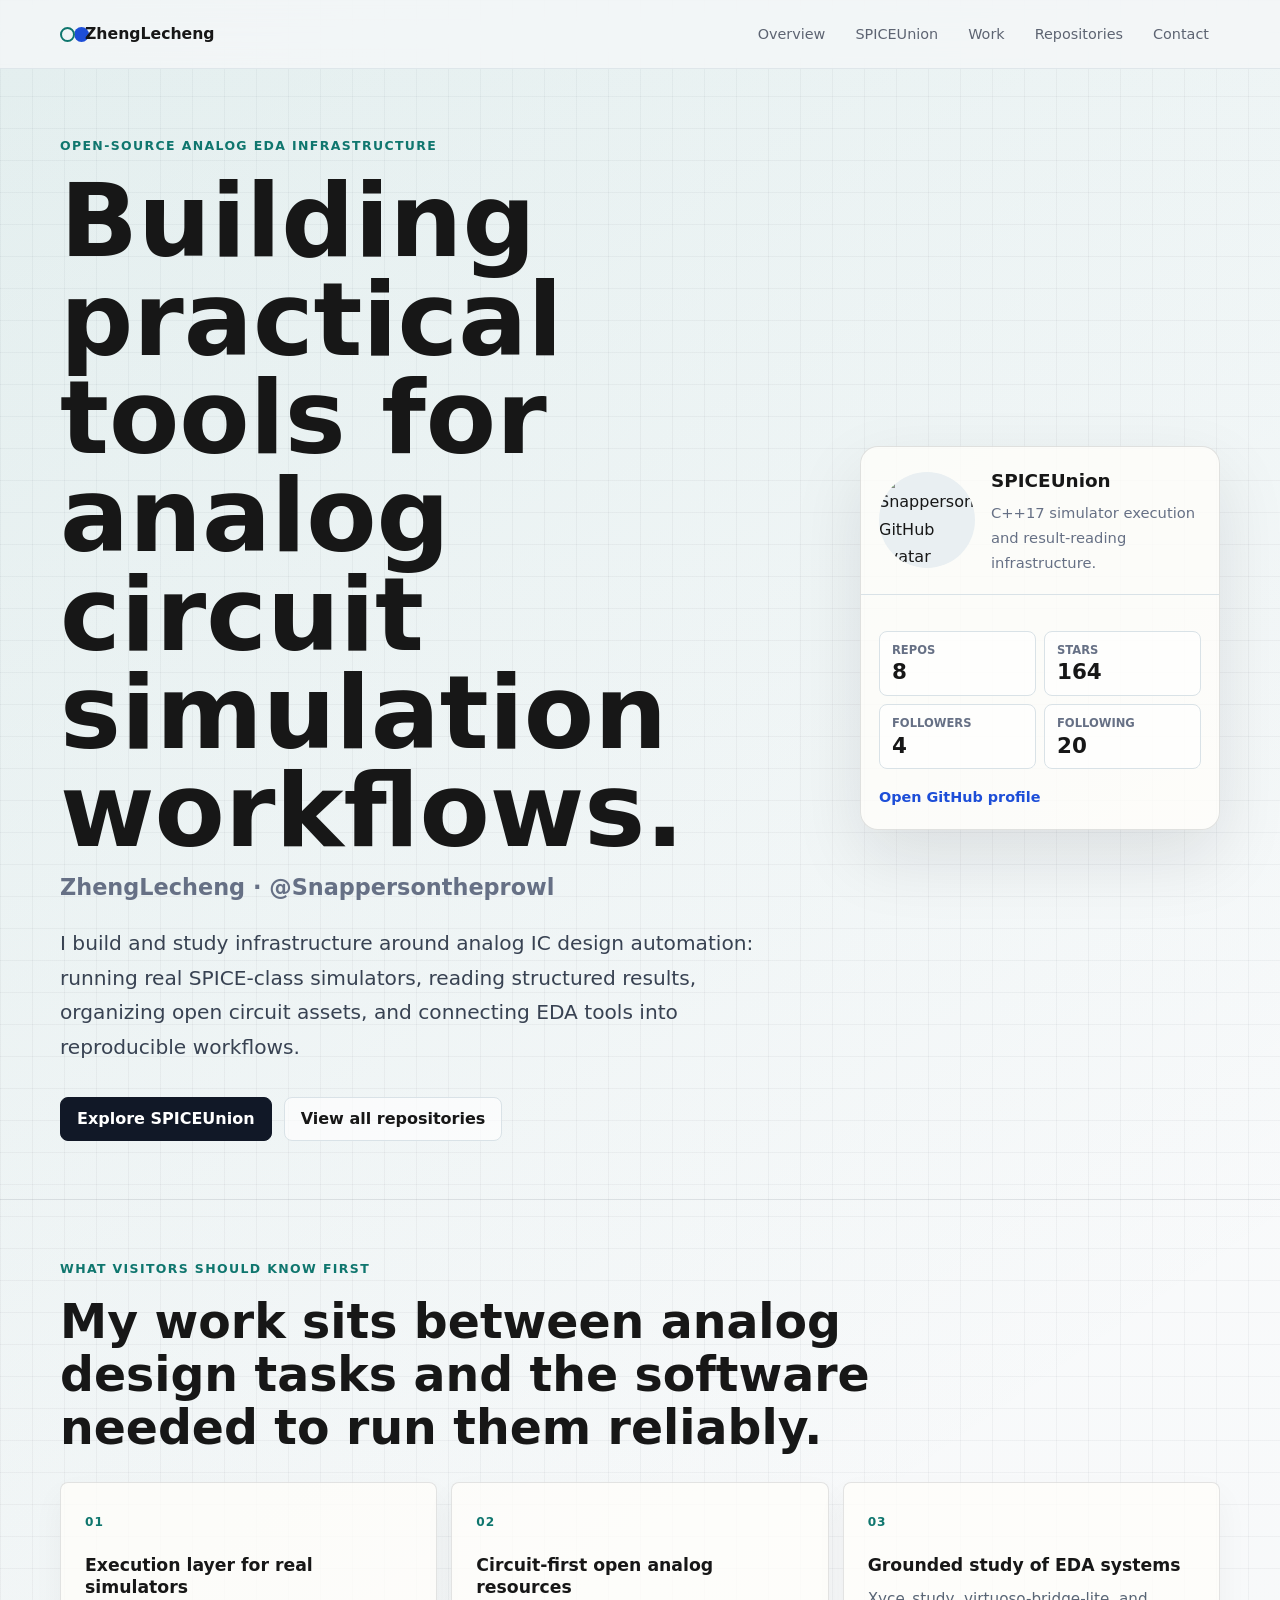
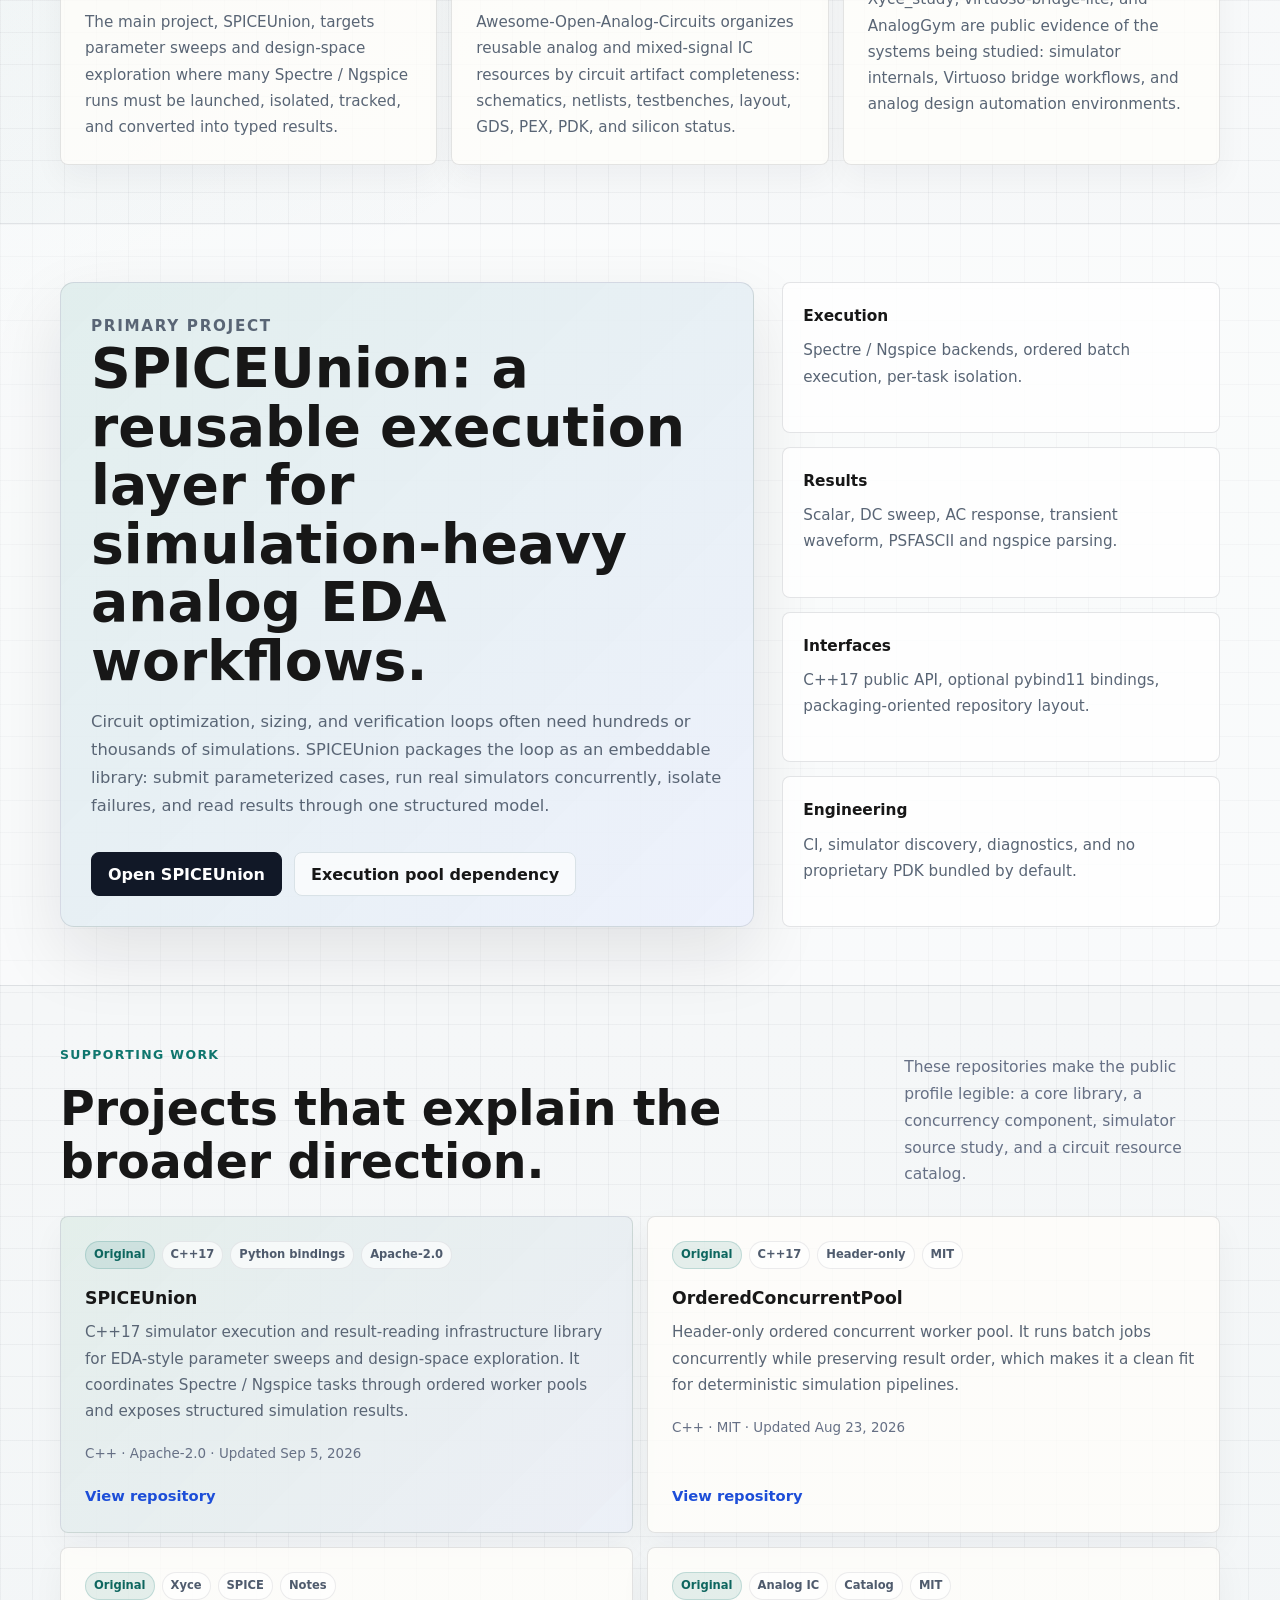
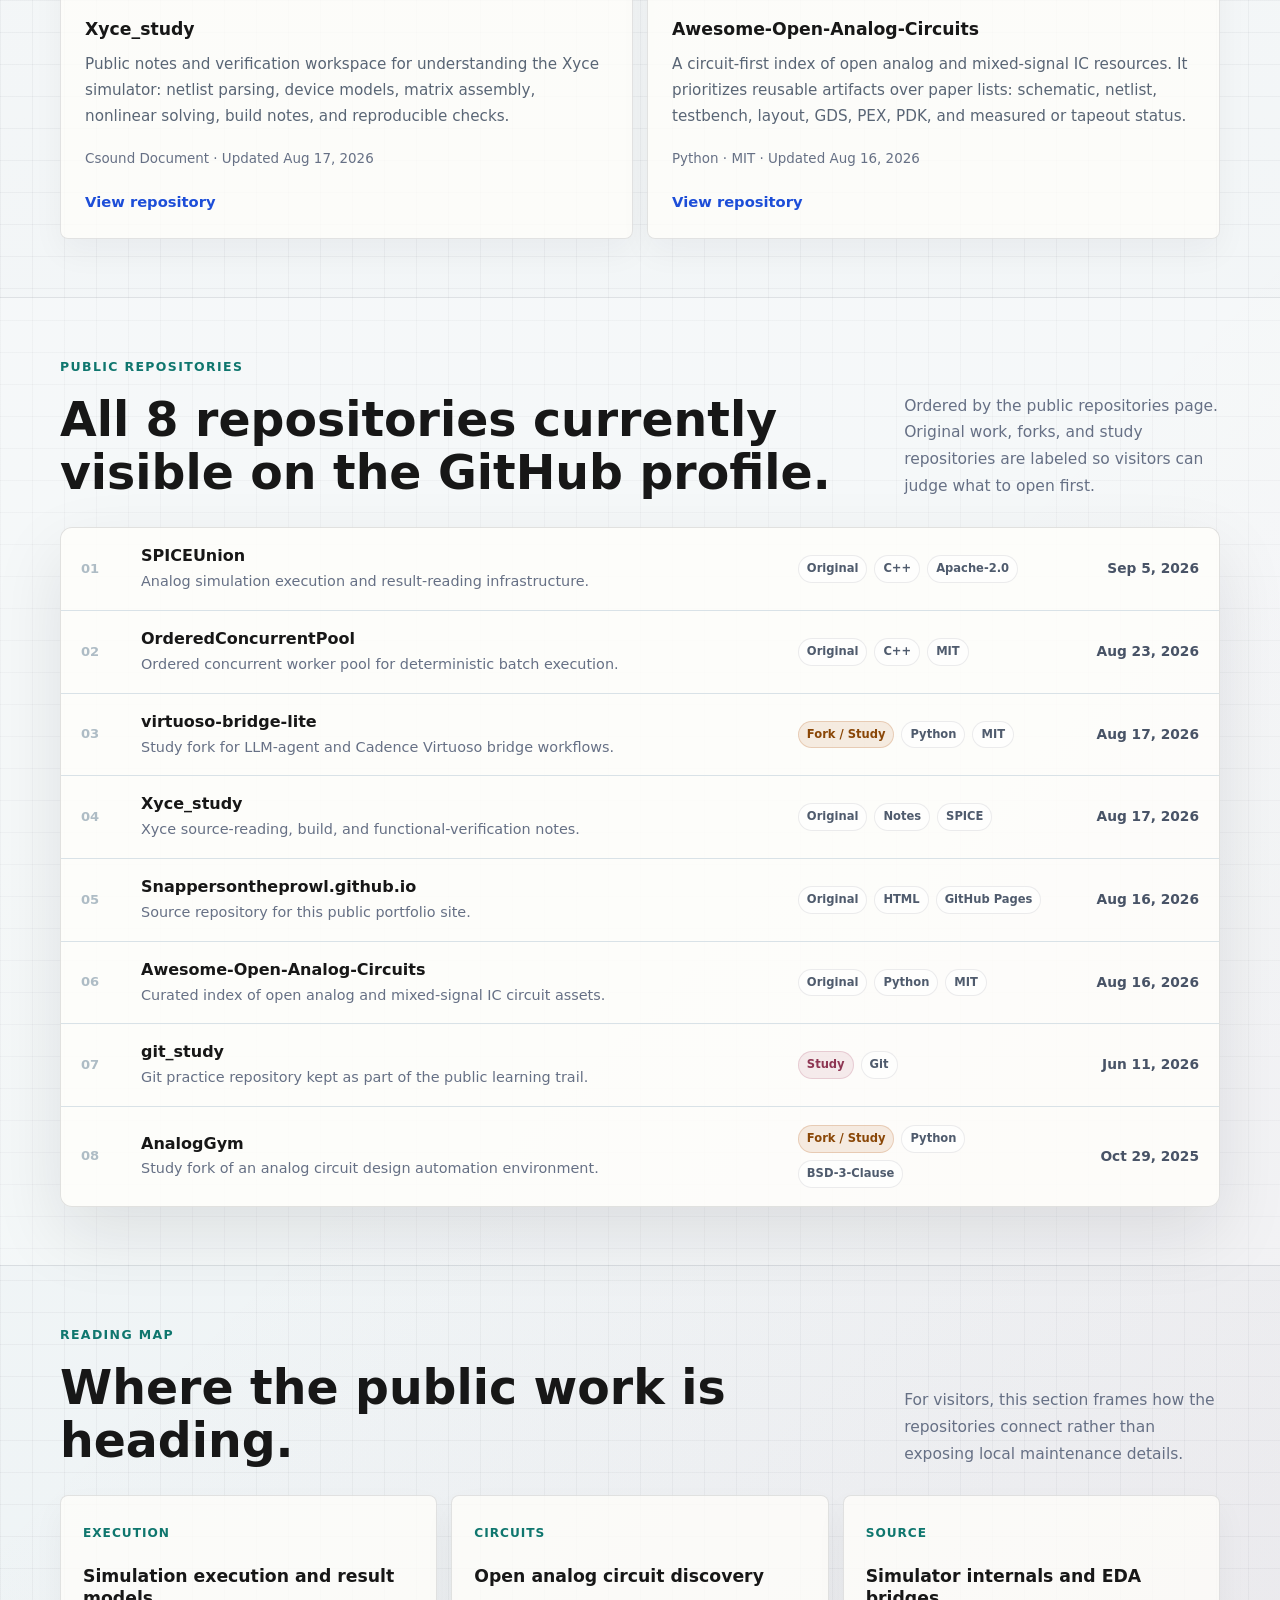
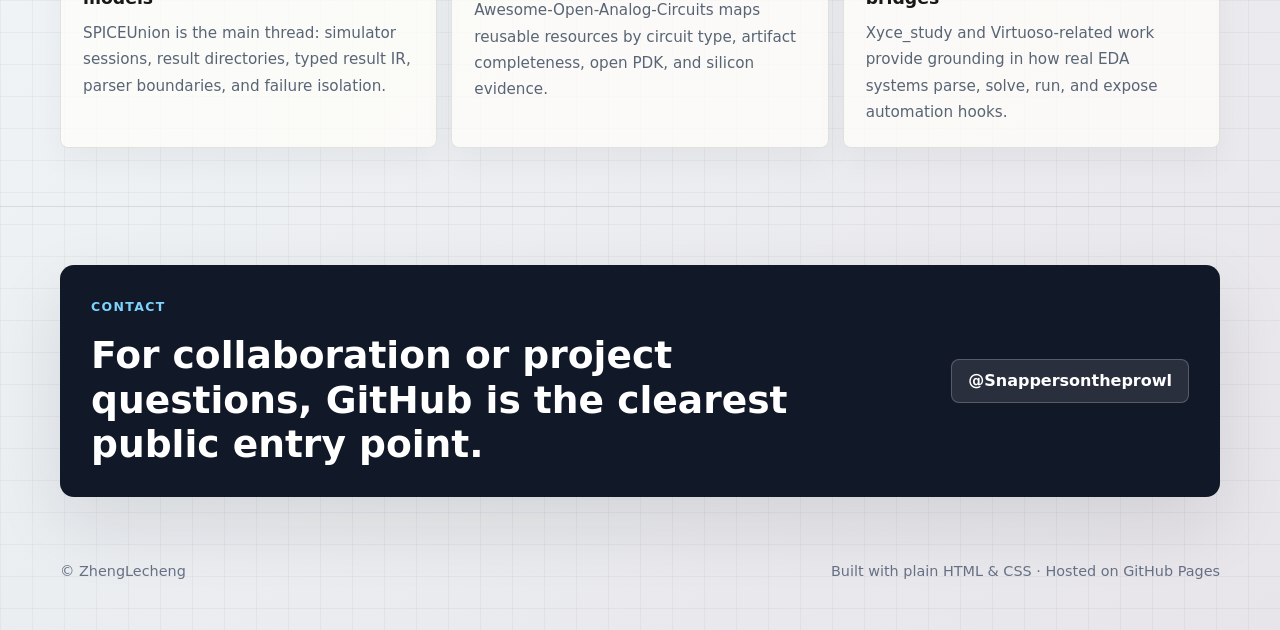
==== commit b4d1271c: "Reposition homepage for public visitors" ====
--- a/index.html
+++ b/index.html
@@ -5,10 +5,10 @@
     <meta name="viewport" content="width=device-width, initial-scale=1.0" />
     <meta
       name="description"
-      content="ZhengLecheng / Snappersontheprowl 的个人主页，关注 SPICE 仿真基础设施、开放模拟电路资源、Xyce 源码学习、Cadence Virtuoso 桥接和 Analog EDA。"
+      content="ZhengLecheng / Snappersontheprowl builds open-source infrastructure for analog IC design automation, including SPICEUnion, ordered simulation execution, open analog circuit resources, and simulator study notes."
     />
     <meta name="author" content="ZhengLecheng" />
-    <title>ZhengLecheng | SPICE Infrastructure · Open Analog IC · EDA</title>
+    <title>ZhengLecheng | Open Infrastructure for Analog EDA</title>
 
     <link rel="stylesheet" href="assets/css/site.css" />
   </head>
@@ -19,10 +19,10 @@
         <nav class="site-nav">
           <a class="brand" href="#top">ZhengLecheng</a>
           <div class="nav-links">
-            <a href="#focus">Focus</a>
-            <a href="#featured">Featured</a>
+            <a href="#overview">Overview</a>
+            <a href="#spiceunion">SPICEUnion</a>
+            <a href="#work">Work</a>
             <a href="#repositories">Repositories</a>
-            <a href="#notes">Notes</a>
             <a href="#contact">Contact</a>
           </div>
         </nav>
@@ -33,39 +33,47 @@
       <section class="hero-section">
         <div class="container hero">
           <div class="hero-copy">
-            <p class="eyebrow">SPICE Infrastructure · Open Analog IC · EDA</p>
+            <p class="eyebrow">Open-source analog EDA infrastructure</p>
             <h1>
-              ZhengLecheng
-              <span>@Snappersontheprowl</span>
+              Building practical tools for analog circuit simulation workflows.
+              <span>ZhengLecheng · @Snappersontheprowl</span>
             </h1>
             <p class="hero-lede">
-              围绕模拟电路设计自动化做底层工具、开放电路资源整理和仿真器源码学习。
-              当前主线包括 SPICEUnion、OrderedConcurrentPool、Xyce_study、
-              Awesome-Open-Analog-Circuits 与 Virtuoso/AnalogGym 相关学习仓库。
+              I build and study infrastructure around analog IC design
+              automation: running real SPICE-class simulators, reading
+              structured results, organizing open circuit assets, and connecting
+              EDA tools into reproducible workflows.
             </p>
             <div class="hero-actions">
               <a
                 class="button primary"
-                href="https://github.com/Snappersontheprowl"
+                href="https://github.com/Snappersontheprowl/SPICEUnion"
                 target="_blank"
                 rel="noopener noreferrer"
               >
-                GitHub Profile
+                Explore SPICEUnion
               </a>
-              <a class="button" href="#repositories">All Public Repos</a>
-            </div>
-          </div>
-
-          <aside class="profile-panel" aria-label="GitHub public profile">
-            <img
-              class="avatar"
-              src="https://avatars.githubusercontent.com/u/127485553?v=4"
-              alt="Snappersontheprowl GitHub avatar"
-            />
+              <a class="button" href="#repositories">View all repositories</a>
+            </div>
+          </div>
+
+          <aside class="profile-panel" aria-label="Public project summary">
+            <div class="profile-hero">
+              <img
+                class="avatar"
+                src="https://avatars.githubusercontent.com/u/127485553?v=4"
+                alt="Snappersontheprowl GitHub avatar"
+              />
+              <div>
+                <p class="profile-name">SPICEUnion</p>
+                <p class="profile-meta">
+                  C++17 simulator execution and result-reading infrastructure.
+                </p>
+              </div>
+            </div>
+
             <div class="profile-body">
-              <p class="profile-name">ZhengLecheng</p>
-              <p class="profile-meta">GitHub: Snappersontheprowl</p>
-              <dl class="stats">
+              <dl class="stats" aria-label="Public GitHub statistics">
                 <div class="stat">
                   <dt>Repos</dt>
                   <dd>8</dd>
@@ -83,62 +91,147 @@
                   <dd>20</dd>
                 </div>
               </dl>
-              <p class="profile-note">Public snapshot refreshed Sep 5, 2026.</p>
+              <a
+                class="panel-link"
+                href="https://github.com/Snappersontheprowl"
+                target="_blank"
+                rel="noopener noreferrer"
+              >
+                Open GitHub profile
+              </a>
             </div>
           </aside>
         </div>
       </section>
 
-      <section class="section" id="focus">
+      <section class="section" id="overview">
         <div class="container">
           <div class="section-heading">
-            <p class="section-kicker">Current Direction</p>
-            <h2>把模拟电路设计里的“仿真、资源、自动化”连成可复用基础设施。</h2>
+            <p class="section-kicker">What visitors should know first</p>
+            <h2>
+              My work sits between analog design tasks and the software needed
+              to run them reliably.
+            </h2>
           </div>
 
           <div class="focus-grid">
             <article class="focus-card">
               <span>01</span>
-              <h3>Simulator execution infrastructure</h3>
-              <p>
-                SPICEUnion 面向 EDA 参数扫描和设计空间探索，封装真实 Spectre /
-                Ngspice 执行、并发任务调度、结果读取和统一 ResultIR。
+              <h3>Execution layer for real simulators</h3>
+              <p>
+                The main project, SPICEUnion, targets parameter sweeps and
+                design-space exploration where many Spectre / Ngspice runs must
+                be launched, isolated, tracked, and converted into typed
+                results.
               </p>
             </article>
 
             <article class="focus-card">
               <span>02</span>
-              <h3>Open analog circuit assets</h3>
-              <p>
-                Awesome-Open-Analog-Circuits 按电路资产本身组织资源，关注
-                schematic、SPICE/Spectre
-                netlist、testbench、layout/GDS、PEX、PDK 和 silicon 状态。
+              <h3>Circuit-first open analog resources</h3>
+              <p>
+                Awesome-Open-Analog-Circuits organizes reusable analog and
+                mixed-signal IC resources by circuit artifact completeness:
+                schematics, netlists, testbenches, layout, GDS, PEX, PDK, and
+                silicon status.
               </p>
             </article>
 
             <article class="focus-card">
               <span>03</span>
-              <h3>EDA source learning and bridges</h3>
-              <p>
-                Xyce_study、virtuoso-bridge-lite、AnalogGym
-                分别对应仿真器源码学习、Cadence Virtuoso
-                连接层理解和模拟设计自动化环境观察。
+              <h3>Grounded study of EDA systems</h3>
+              <p>
+                Xyce_study, virtuoso-bridge-lite, and AnalogGym are public
+                evidence of the systems being studied: simulator internals,
+                Virtuoso bridge workflows, and analog design automation
+                environments.
               </p>
             </article>
           </div>
         </div>
       </section>
 
-      <section class="section" id="featured">
+      <section class="section primary-project" id="spiceunion">
+        <div class="container">
+          <div class="primary-layout">
+            <div class="primary-copy">
+              <p class="section-kicker">Primary project</p>
+              <h2>
+                SPICEUnion: a reusable execution layer for simulation-heavy
+                analog EDA workflows.
+              </h2>
+              <p>
+                Circuit optimization, sizing, and verification loops often need
+                hundreds or thousands of simulations. SPICEUnion packages the
+                loop as an embeddable library: submit parameterized cases, run
+                real simulators concurrently, isolate failures, and read results
+                through one structured model.
+              </p>
+              <div class="hero-actions">
+                <a
+                  class="button primary"
+                  href="https://github.com/Snappersontheprowl/SPICEUnion"
+                  target="_blank"
+                  rel="noopener noreferrer"
+                >
+                  Open SPICEUnion
+                </a>
+                <a
+                  class="button"
+                  href="https://github.com/Snappersontheprowl/OrderedConcurrentPool"
+                  target="_blank"
+                  rel="noopener noreferrer"
+                >
+                  Execution pool dependency
+                </a>
+              </div>
+            </div>
+
+            <div class="capability-grid" aria-label="SPICEUnion capabilities">
+              <div>
+                <strong>Execution</strong>
+                <span
+                  >Spectre / Ngspice backends, ordered batch execution, per-task
+                  isolation.</span
+                >
+              </div>
+              <div>
+                <strong>Results</strong>
+                <span
+                  >Scalar, DC sweep, AC response, transient waveform, PSFASCII
+                  and ngspice parsing.</span
+                >
+              </div>
+              <div>
+                <strong>Interfaces</strong>
+                <span
+                  >C++17 public API, optional pybind11 bindings,
+                  packaging-oriented repository layout.</span
+                >
+              </div>
+              <div>
+                <strong>Engineering</strong>
+                <span
+                  >CI, simulator discovery, diagnostics, and no proprietary PDK
+                  bundled by default.</span
+                >
+              </div>
+            </div>
+          </div>
+        </div>
+      </section>
+
+      <section class="section" id="work">
         <div class="container">
           <div class="section-heading split">
             <div>
-              <p class="section-kicker">Featured Work</p>
-              <h2>近期最能体现方向的 4 个仓库。</h2>
+              <p class="section-kicker">Supporting work</p>
+              <h2>Projects that explain the broader direction.</h2>
             </div>
             <p>
-              下面聚焦原创工具和持续学习主线；完整 8
-              个公开仓库在下一节逐项列出。
+              These repositories make the public profile legible: a core
+              library, a concurrency component, simulator source study, and a
+              circuit resource catalog.
             </p>
           </div>
 
@@ -182,9 +275,9 @@
               </div>
               <h3>OrderedConcurrentPool</h3>
               <p>
-                有序并发 worker pool：固定数量 worker 并发处理 batch
-                job，同时严格保持结果输出顺序，
-                适合成为仿真批处理等上层工具的稳定执行组件。
+                Header-only ordered concurrent worker pool. It runs batch jobs
+                concurrently while preserving result order, which makes it a
+                clean fit for deterministic simulation pipelines.
               </p>
               <div class="project-meta">C++ · MIT · Updated Aug 23, 2026</div>
               <span class="project-link">View repository</span>
@@ -204,9 +297,9 @@
               </div>
               <h3>Xyce_study</h3>
               <p>
-                Xyce
-                仿真器源码、构建流程和基础验证方法的学习工作区，重点记录网表解析、
-                器件建模、矩阵装配、非线性求解和分析流程。
+                Public notes and verification workspace for understanding the
+                Xyce simulator: netlist parsing, device models, matrix assembly,
+                nonlinear solving, build notes, and reproducible checks.
               </p>
               <div class="project-meta">
                 Csound Document · Updated Aug 17, 2026
@@ -228,9 +321,10 @@
               </div>
               <h3>Awesome-Open-Analog-Circuits</h3>
               <p>
-                以电路资源本身为中心的开源模拟/混合信号 IC
-                索引，优先回答“是否有原理图、
-                网表、testbench、版图/GDS、PEX、PDK、流片与实测信息”。
+                A circuit-first index of open analog and mixed-signal IC
+                resources. It prioritizes reusable artifacts over paper lists:
+                schematic, netlist, testbench, layout, GDS, PEX, PDK, and
+                measured or tapeout status.
               </p>
               <div class="project-meta">
                 Python · MIT · Updated Aug 16, 2026
@@ -245,12 +339,15 @@
         <div class="container">
           <div class="section-heading split">
             <div>
-              <p class="section-kicker">Complete Coverage</p>
-              <h2>当前 GitHub 账号主页可见的 8 个公开仓库。</h2>
+              <p class="section-kicker">Public repositories</p>
+              <h2>
+                All 8 repositories currently visible on the GitHub profile.
+              </h2>
             </div>
             <p>
-              排序按当前公开仓库页的更新时间。Fork / study
-              仓库明确标出，避免把学习材料误写成原创项目。
+              Ordered by the public repositories page. Original work, forks, and
+              study repositories are labeled so visitors can judge what to open
+              first.
             </p>
           </div>
 
@@ -264,7 +361,10 @@
               <span class="repo-index">01</span>
               <span class="repo-main">
                 <strong>SPICEUnion</strong>
-                <small>Cpp实现的模拟电路底层仿真集成接口。</small>
+                <small
+                  >Analog simulation execution and result-reading
+                  infrastructure.</small
+                >
               </span>
               <span class="repo-tags">
                 <em>Original</em>
@@ -283,7 +383,10 @@
               <span class="repo-index">02</span>
               <span class="repo-main">
                 <strong>OrderedConcurrentPool</strong>
-                <small>保序并发池，服务 batch job 的并发执行与有序返回。</small>
+                <small
+                  >Ordered concurrent worker pool for deterministic batch
+                  execution.</small
+                >
               </span>
               <span class="repo-tags">
                 <em>Original</em>
@@ -303,8 +406,8 @@
               <span class="repo-main">
                 <strong>virtuoso-bridge-lite</strong>
                 <small
-                  >LLM-Agent 与 Cadence Virtuoso 之间的桥接基础设施学习
-                  fork。</small
+                  >Study fork for LLM-agent and Cadence Virtuoso bridge
+                  workflows.</small
                 >
               </span>
               <span class="repo-tags">
@@ -324,7 +427,10 @@
               <span class="repo-index">04</span>
               <span class="repo-main">
                 <strong>Xyce_study</strong>
-                <small>学习 Xyce 仿真器源码、构建流程和功能验证方法。</small>
+                <small
+                  >Xyce source-reading, build, and functional-verification
+                  notes.</small
+                >
               </span>
               <span class="repo-tags">
                 <em>Original</em>
@@ -343,7 +449,7 @@
               <span class="repo-index">05</span>
               <span class="repo-main">
                 <strong>Snappersontheprowl.github.io</strong>
-                <small>当前个人 GitHub Pages 主页维护仓库。</small>
+                <small>Source repository for this public portfolio site.</small>
               </span>
               <span class="repo-tags">
                 <em>Original</em>
@@ -363,8 +469,8 @@
               <span class="repo-main">
                 <strong>Awesome-Open-Analog-Circuits</strong>
                 <small
-                  >搜集汇总整理 Analog IC 相关各种已开源在 GitHub
-                  上的电路。</small
+                  >Curated index of open analog and mixed-signal IC circuit
+                  assets.</small
                 >
               </span>
               <span class="repo-tags">
@@ -384,7 +490,10 @@
               <span class="repo-index">07</span>
               <span class="repo-main">
                 <strong>git_study</strong>
-                <small>面向 Git 初学者的练习与学习仓库。</small>
+                <small
+                  >Git practice repository kept as part of the public learning
+                  trail.</small
+                >
               </span>
               <span class="repo-tags">
                 <em class="study">Study</em>
@@ -402,7 +511,10 @@
               <span class="repo-index">08</span>
               <span class="repo-main">
                 <strong>AnalogGym</strong>
-                <small>模拟电路设计自动化平台环境学习 fork。</small>
+                <small
+                  >Study fork of an analog circuit design automation
+                  environment.</small
+                >
               </span>
               <span class="repo-tags">
                 <em class="fork">Fork / Study</em>
@@ -419,39 +531,41 @@
         <div class="container">
           <div class="section-heading split">
             <div>
-              <p class="section-kicker">Notes Roadmap</p>
-              <h2>后续适合沉淀为公开笔记的几条线。</h2>
+              <p class="section-kicker">Reading map</p>
+              <h2>Where the public work is heading.</h2>
             </div>
             <p>
-              主页现在先作为索引；当内容稳定后，可以把这些方向展开到 `docs/`
-              下的独立页面。
+              For visitors, this section frames how the repositories connect
+              rather than exposing local maintenance details.
             </p>
           </div>
 
           <div class="note-grid">
             <article class="note-card">
               <span>Execution</span>
-              <h3>仿真批处理、ResultIR 与 simulator session</h3>
-              <p>
-                从 SPICEUnion 延伸到真实 EDA simulator 调度、结果目录约定、PSF /
-                raw 读取和异常隔离。
+              <h3>Simulation execution and result models</h3>
+              <p>
+                SPICEUnion is the main thread: simulator sessions, result
+                directories, typed result IR, parser boundaries, and failure
+                isolation.
               </p>
             </article>
 
             <article class="note-card">
               <span>Circuits</span>
-              <h3>开放模拟电路资产索引与完整度分级</h3>
-              <p>
-                从 Awesome-Open-Analog-Circuits 延伸到
-                op-amp、BGR、LDO、ADC、PLL 等电路类型的资源地图。
+              <h3>Open analog circuit discovery</h3>
+              <p>
+                Awesome-Open-Analog-Circuits maps reusable resources by circuit
+                type, artifact completeness, open PDK, and silicon evidence.
               </p>
             </article>
 
             <article class="note-card">
               <span>Source</span>
-              <h3>Xyce 源码阅读与功能验证路线</h3>
-              <p>
-                围绕网表解析、器件模型、矩阵装配、非线性求解和本地可复现验证用例组织长期笔记。
+              <h3>Simulator internals and EDA bridges</h3>
+              <p>
+                Xyce_study and Virtuoso-related work provide grounding in how
+                real EDA systems parse, solve, run, and expose automation hooks.
               </p>
             </article>
           </div>
@@ -462,7 +576,10 @@
         <div class="container contact-box">
           <div>
             <p class="section-kicker">Contact</p>
-            <h2>公开入口先保持简洁：GitHub 是主要联系和项目展示点。</h2>
+            <h2>
+              For collaboration or project questions, GitHub is the clearest
+              public entry point.
+            </h2>
           </div>
           <a
             class="button primary"
--- a/assets/css/site.css
+++ b/assets/css/site.css
@@ -1,13 +1,13 @@
 :root {
-  --bg: #f3f0ea;
+  --bg: #f5f7f8;
   --bg-ink: #111827;
-  --surface: #fffefa;
+  --surface: #ffffff;
   --surface-strong: #ffffff;
-  --surface-muted: #ece7dc;
+  --surface-muted: #e9eff2;
   --text: #171717;
   --muted: #667085;
-  --line: #d8d2c6;
-  --line-strong: #b9b0a2;
+  --line: #d9e2e7;
+  --line-strong: #aebcc5;
   --teal: #0f766e;
   --blue: #1d4ed8;
   --amber: #b45309;
@@ -29,12 +29,16 @@
   margin: 0;
   color: var(--text);
   background:
-    linear-gradient(rgba(17, 24, 39, 0.045) 1px, transparent 1px),
-    linear-gradient(90deg, rgba(17, 24, 39, 0.045) 1px, transparent 1px),
-    linear-gradient(180deg, #f8f5ef 0%, var(--bg) 46%, #ede8de 100%);
+    linear-gradient(rgba(17, 24, 39, 0.04) 1px, transparent 1px),
+    linear-gradient(90deg, rgba(17, 24, 39, 0.04) 1px, transparent 1px),
+    linear-gradient(145deg, rgba(15, 118, 110, 0.1), transparent 34%),
+    linear-gradient(315deg, rgba(164, 63, 95, 0.08), transparent 30%),
+    linear-gradient(180deg, #fbfcfd 0%, var(--bg) 48%, #edf3f5 100%);
   background-size:
     32px 32px,
     32px 32px,
+    auto,
+    auto,
     auto;
   font-family:
     Inter,
@@ -65,8 +69,8 @@
   position: sticky;
   top: 0;
   z-index: 20;
-  border-bottom: 1px solid rgba(216, 210, 198, 0.78);
-  background: rgba(243, 240, 234, 0.82);
+  border-bottom: 1px solid rgba(217, 226, 231, 0.78);
+  background: rgba(245, 247, 248, 0.82);
   backdrop-filter: blur(18px);
 }
 
@@ -225,6 +229,19 @@
   background: var(--surface-muted);
 }
 
+.profile-hero {
+  display: grid;
+  grid-template-columns: 96px minmax(0, 1fr);
+  gap: 16px;
+  align-items: center;
+  padding: 18px;
+  border-bottom: 1px solid var(--line);
+}
+
+.profile-hero .avatar {
+  border-radius: 50%;
+}
+
 .profile-body {
   padding: 18px;
 }
@@ -242,9 +259,12 @@
   font-size: 0.92rem;
 }
 
-.profile-note {
-  margin-top: 14px;
-  font-size: 0.82rem;
+.panel-link {
+  display: inline-flex;
+  margin-top: 16px;
+  color: var(--blue);
+  font-size: 0.9rem;
+  font-weight: 800;
 }
 
 .stats {
@@ -282,6 +302,10 @@
   border-top: 1px solid rgba(17, 24, 39, 0.1);
 }
 
+.primary-project {
+  background: rgba(255, 255, 255, 0.34);
+}
+
 .section-heading {
   max-width: 900px;
   margin-bottom: 28px;
@@ -311,7 +335,8 @@
 
 .focus-grid,
 .featured-grid,
-.note-grid {
+.note-grid,
+.capability-grid {
   display: grid;
   gap: 14px;
 }
@@ -356,10 +381,63 @@
 
 .focus-card p,
 .project-card p,
-.note-card p {
+.note-card p,
+.primary-copy p,
+.capability-grid span {
   margin: 0;
   color: #596575;
   font-size: 0.95rem;
+}
+
+.primary-layout {
+  display: grid;
+  grid-template-columns: minmax(0, 0.92fr) minmax(340px, 0.58fr);
+  gap: 28px;
+  align-items: stretch;
+}
+
+.primary-copy {
+  padding: 30px;
+  border: 1px solid rgba(17, 24, 39, 0.11);
+  border-radius: 14px;
+  background:
+    linear-gradient(135deg, rgba(15, 118, 110, 0.12), rgba(29, 78, 216, 0.08)),
+    rgba(255, 255, 255, 0.86);
+  box-shadow: var(--shadow);
+}
+
+.primary-copy h2 {
+  margin: 0;
+  max-width: 820px;
+  font-size: clamp(1.9rem, 4.4vw, 3.45rem);
+  line-height: 1.06;
+}
+
+.primary-copy p:not(.section-kicker) {
+  margin-top: 18px;
+  max-width: 760px;
+  font-size: 1.02rem;
+}
+
+.capability-grid {
+  grid-template-columns: 1fr;
+}
+
+.capability-grid div {
+  padding: 20px;
+  border: 1px solid rgba(17, 24, 39, 0.11);
+  border-radius: var(--radius);
+  background: rgba(255, 255, 255, 0.76);
+}
+
+.capability-grid strong {
+  display: block;
+  margin-bottom: 8px;
+  font-size: 0.96rem;
+}
+
+.capability-grid span {
+  display: block;
 }
 
 .featured-grid {
@@ -562,6 +640,7 @@
 
 @media (max-width: 980px) {
   .hero,
+  .primary-layout,
   .section-heading.split,
   .contact-box {
     grid-template-columns: 1fr;
@@ -615,6 +694,10 @@
 
   .profile-panel {
     max-width: none;
+  }
+
+  .profile-hero {
+    grid-template-columns: 78px minmax(0, 1fr);
   }
 
   .stats {
@@ -649,10 +732,14 @@
     background:
       linear-gradient(rgba(255, 255, 255, 0.035) 1px, transparent 1px),
       linear-gradient(90deg, rgba(255, 255, 255, 0.035) 1px, transparent 1px),
+      linear-gradient(145deg, rgba(94, 234, 212, 0.08), transparent 34%),
+      linear-gradient(315deg, rgba(240, 163, 189, 0.08), transparent 30%),
       linear-gradient(180deg, #10151f 0%, var(--bg) 52%, #090d14 100%);
     background-size:
       32px 32px,
       32px 32px,
+      auto,
+      auto,
       auto;
   }
 
@@ -682,6 +769,8 @@
 
   .profile-panel,
   .focus-card,
+  .primary-copy,
+  .capability-grid div,
   .project-card,
   .note-card,
   .repo-list {
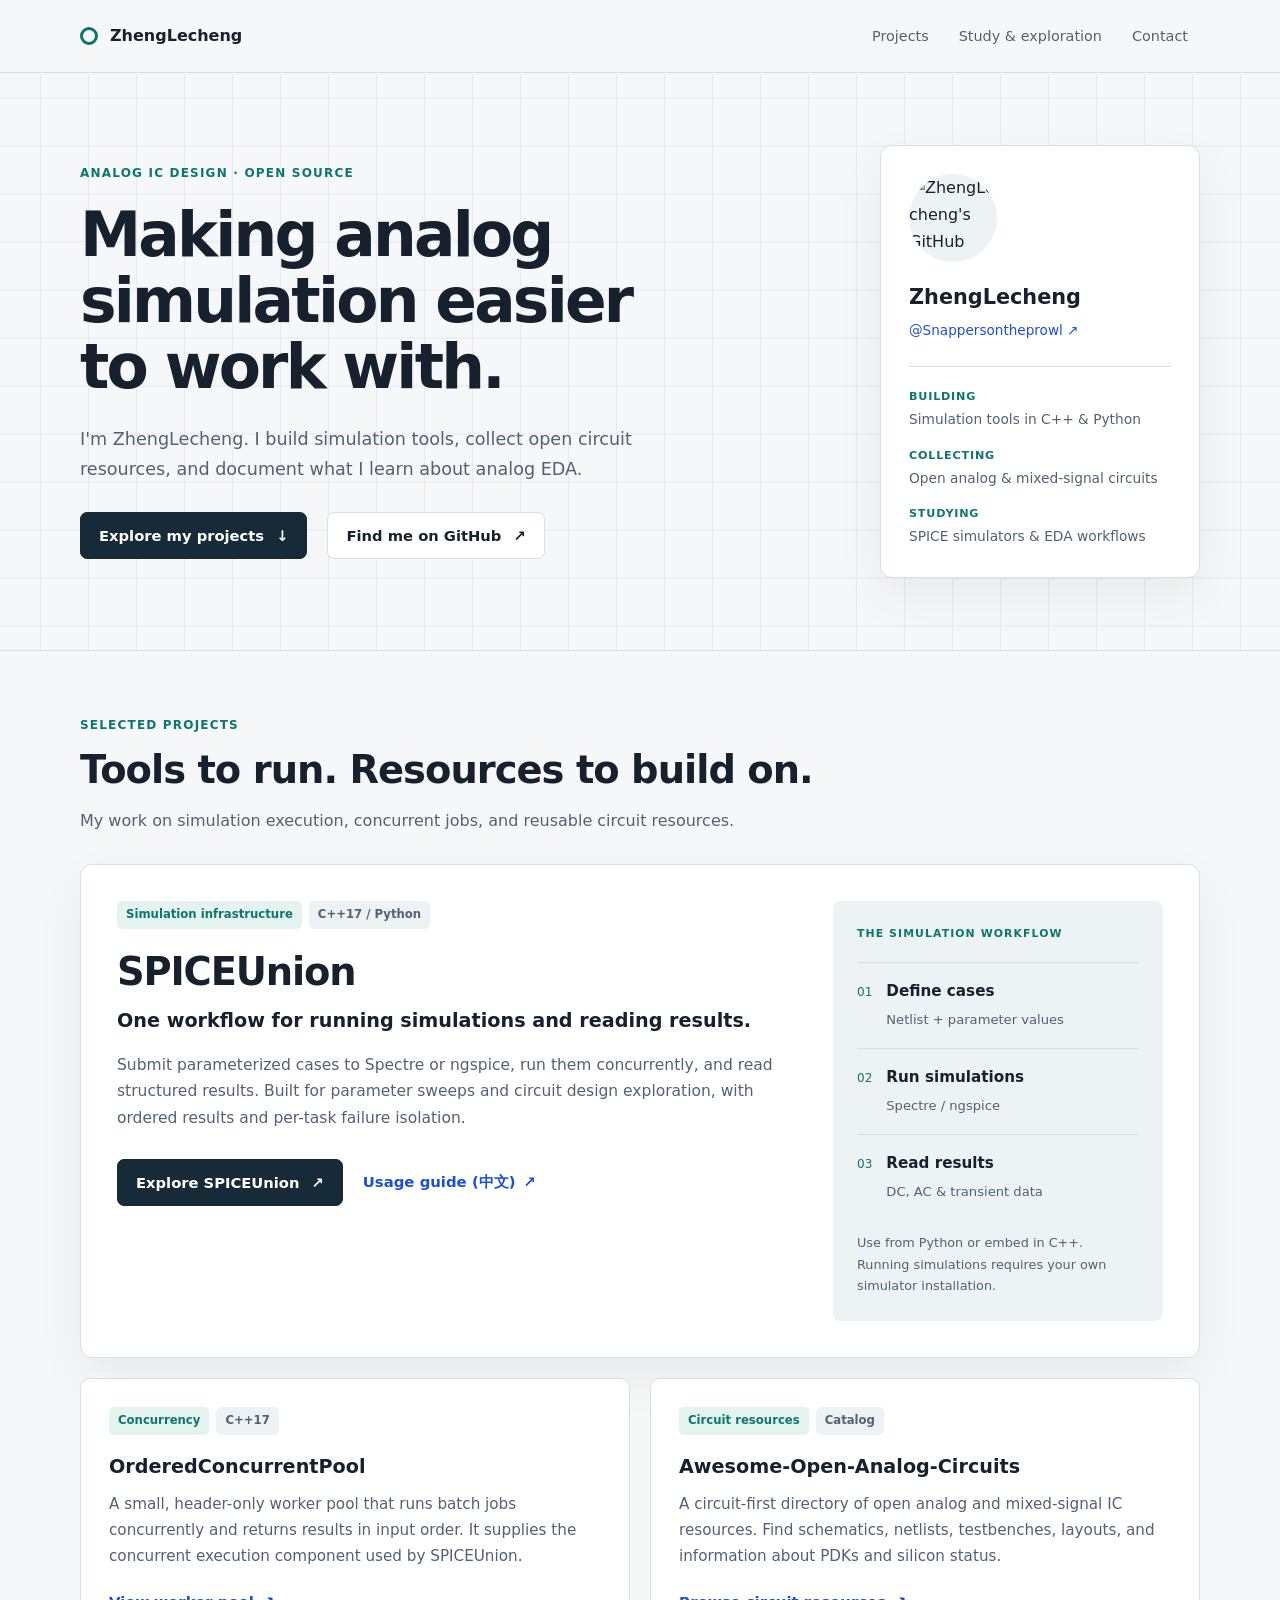
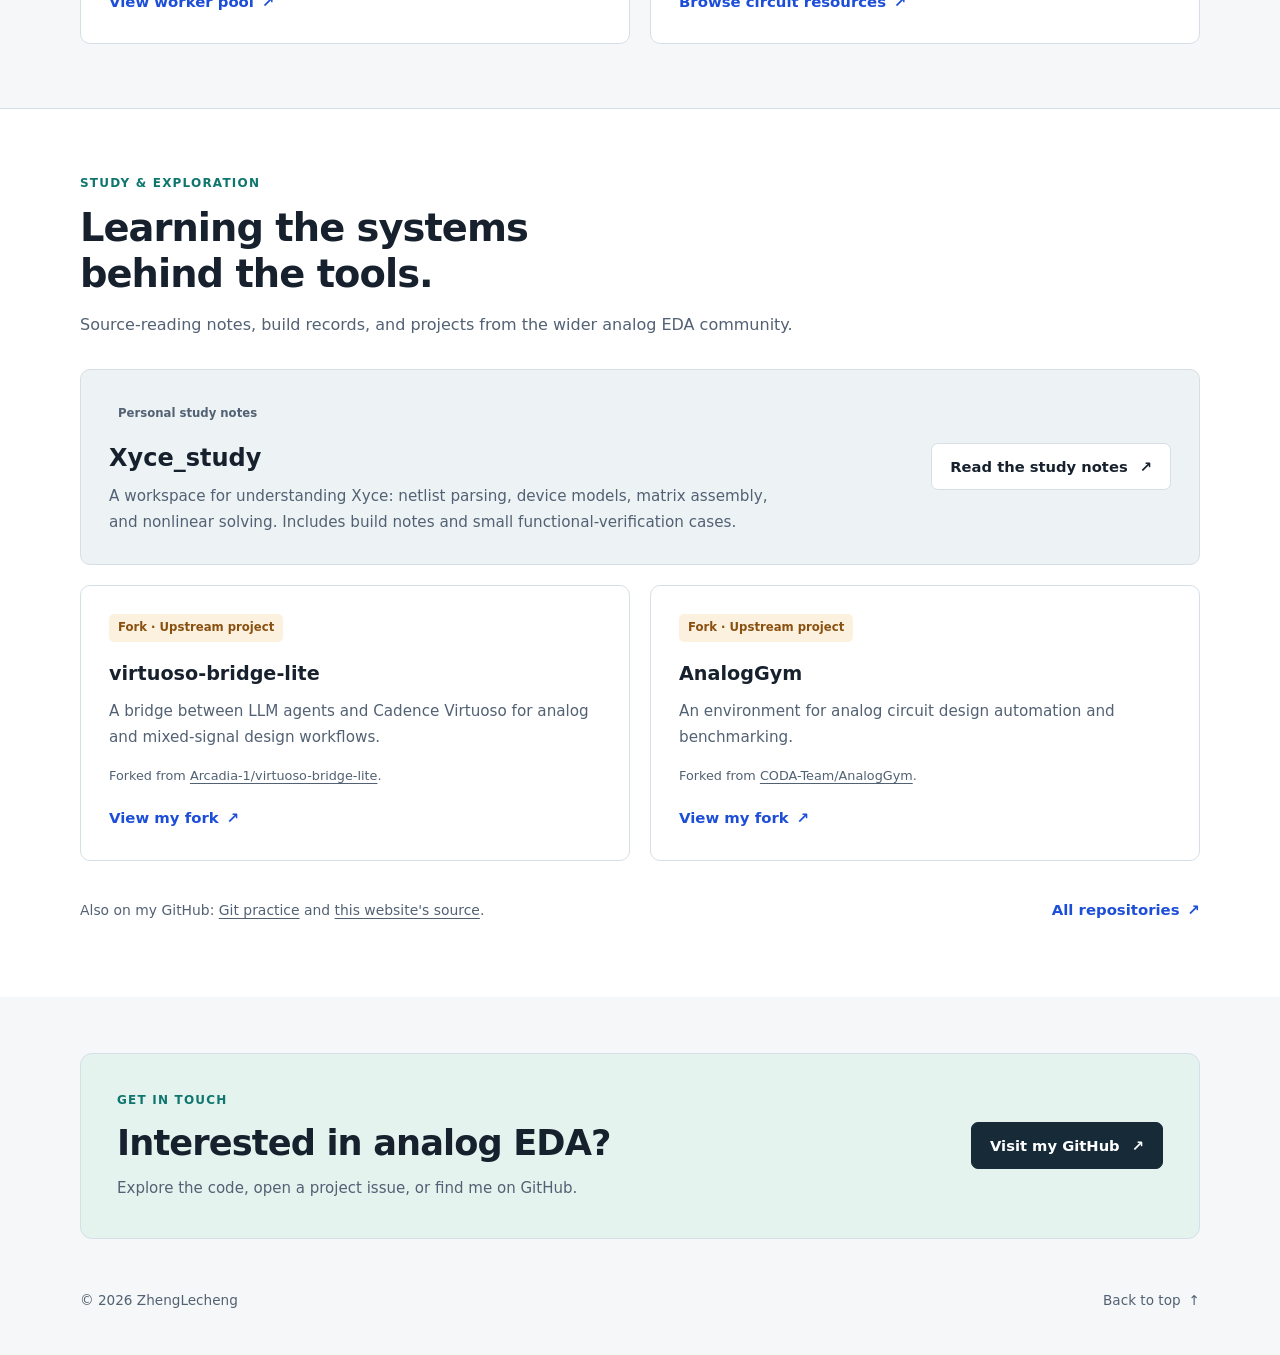
==== commit 96d4d59b: "Reorganize homepage around verified public GitHub projects" ====
--- a/index.html
+++ b/index.html
@@ -1,171 +1,114 @@
 <!doctype html>
-<html lang="zh-CN">
+<html lang="en">
   <head>
     <meta charset="UTF-8" />
     <meta name="viewport" content="width=device-width, initial-scale=1.0" />
     <meta
       name="description"
-      content="ZhengLecheng / Snappersontheprowl builds open-source infrastructure for analog IC design automation, including SPICEUnion, ordered simulation execution, open analog circuit resources, and simulator study notes."
+      content="ZhengLecheng's projects and learning notes in analog IC design: SPICEUnion, concurrent simulation tools, open circuit resources, and Xyce source study."
     />
     <meta name="author" content="ZhengLecheng" />
-    <title>ZhengLecheng | Open Infrastructure for Analog EDA</title>
-
+    <meta name="color-scheme" content="light dark" />
+    <title>ZhengLecheng | Analog EDA Tools &amp; Notes</title>
     <link rel="stylesheet" href="assets/css/site.css" />
   </head>
-
-  <body>
+  <body id="top">
+    <a class="skip-link" href="#main-content">Skip to content</a>
     <header class="site-header">
-      <div class="container">
-        <nav class="site-nav">
-          <a class="brand" href="#top">ZhengLecheng</a>
-          <div class="nav-links">
-            <a href="#overview">Overview</a>
-            <a href="#spiceunion">SPICEUnion</a>
-            <a href="#work">Work</a>
-            <a href="#repositories">Repositories</a>
-            <a href="#contact">Contact</a>
-          </div>
-        </nav>
-      </div>
+      <nav class="container site-nav" aria-label="Main navigation">
+        <a class="brand" href="#top">ZhengLecheng</a>
+        <div class="nav-links">
+          <a href="#projects">Projects</a>
+          <a href="#study">Study &amp; exploration</a>
+          <a href="#contact">Contact</a>
+        </div>
+      </nav>
     </header>
 
-    <main id="top">
-      <section class="hero-section">
+    <main id="main-content" tabindex="-1">
+      <section class="hero-section" aria-labelledby="intro-heading">
         <div class="container hero">
           <div class="hero-copy">
-            <p class="eyebrow">Open-source analog EDA infrastructure</p>
-            <h1>
-              Building practical tools for analog circuit simulation workflows.
-              <span>ZhengLecheng · @Snappersontheprowl</span>
+            <p class="eyebrow">Analog IC design · Open source</p>
+            <h1 id="intro-heading">
+              Making analog simulation easier to work with.
             </h1>
             <p class="hero-lede">
-              I build and study infrastructure around analog IC design
-              automation: running real SPICE-class simulators, reading
-              structured results, organizing open circuit assets, and connecting
-              EDA tools into reproducible workflows.
+              I'm ZhengLecheng. I build simulation tools, collect open circuit
+              resources, and document what I learn about analog EDA.
             </p>
             <div class="hero-actions">
-              <a
-                class="button primary"
-                href="https://github.com/Snappersontheprowl/SPICEUnion"
-                target="_blank"
-                rel="noopener noreferrer"
-              >
-                Explore SPICEUnion
-              </a>
-              <a class="button" href="#repositories">View all repositories</a>
+              <a class="button primary" href="#projects"
+                >Explore my projects <span aria-hidden="true">↓</span></a
+              >
+              <a
+                class="button"
+                href="https://github.com/Snappersontheprowl"
+                target="_blank"
+                rel="noopener noreferrer"
+                >Find me on GitHub <span aria-hidden="true">↗</span></a
+              >
             </div>
           </div>
-
-          <aside class="profile-panel" aria-label="Public project summary">
-            <div class="profile-hero">
-              <img
-                class="avatar"
-                src="https://avatars.githubusercontent.com/u/127485553?v=4"
-                alt="Snappersontheprowl GitHub avatar"
-              />
+          <aside class="profile-panel" aria-label="About ZhengLecheng">
+            <img
+              class="avatar"
+              src="https://avatars.githubusercontent.com/u/127485553?v=4"
+              width="88"
+              height="88"
+              alt="ZhengLecheng's GitHub avatar"
+            />
+            <p class="profile-name">ZhengLecheng</p>
+            <a
+              class="profile-handle"
+              href="https://github.com/Snappersontheprowl"
+              target="_blank"
+              rel="noopener noreferrer"
+              >@Snappersontheprowl <span aria-hidden="true">↗</span></a
+            >
+            <dl class="profile-details">
               <div>
-                <p class="profile-name">SPICEUnion</p>
-                <p class="profile-meta">
-                  C++17 simulator execution and result-reading infrastructure.
-                </p>
-              </div>
-            </div>
-
-            <div class="profile-body">
-              <dl class="stats" aria-label="Public GitHub statistics">
-                <div class="stat">
-                  <dt>Repos</dt>
-                  <dd>8</dd>
-                </div>
-                <div class="stat">
-                  <dt>Stars</dt>
-                  <dd>164</dd>
-                </div>
-                <div class="stat">
-                  <dt>Followers</dt>
-                  <dd>4</dd>
-                </div>
-                <div class="stat">
-                  <dt>Following</dt>
-                  <dd>20</dd>
-                </div>
-              </dl>
-              <a
-                class="panel-link"
-                href="https://github.com/Snappersontheprowl"
-                target="_blank"
-                rel="noopener noreferrer"
-              >
-                Open GitHub profile
-              </a>
-            </div>
+                <dt>Building</dt>
+                <dd>Simulation tools in C++ &amp; Python</dd>
+              </div>
+              <div>
+                <dt>Collecting</dt>
+                <dd>Open analog &amp; mixed-signal circuits</dd>
+              </div>
+              <div>
+                <dt>Studying</dt>
+                <dd>SPICE simulators &amp; EDA workflows</dd>
+              </div>
+            </dl>
           </aside>
         </div>
       </section>
 
-      <section class="section" id="overview">
+      <section class="section" id="projects" aria-labelledby="projects-heading">
         <div class="container">
           <div class="section-heading">
-            <p class="section-kicker">What visitors should know first</p>
-            <h2>
-              My work sits between analog design tasks and the software needed
-              to run them reliably.
-            </h2>
-          </div>
-
-          <div class="focus-grid">
-            <article class="focus-card">
-              <span>01</span>
-              <h3>Execution layer for real simulators</h3>
-              <p>
-                The main project, SPICEUnion, targets parameter sweeps and
-                design-space exploration where many Spectre / Ngspice runs must
-                be launched, isolated, tracked, and converted into typed
-                results.
-              </p>
-            </article>
-
-            <article class="focus-card">
-              <span>02</span>
-              <h3>Circuit-first open analog resources</h3>
-              <p>
-                Awesome-Open-Analog-Circuits organizes reusable analog and
-                mixed-signal IC resources by circuit artifact completeness:
-                schematics, netlists, testbenches, layout, GDS, PEX, PDK, and
-                silicon status.
-              </p>
-            </article>
-
-            <article class="focus-card">
-              <span>03</span>
-              <h3>Grounded study of EDA systems</h3>
-              <p>
-                Xyce_study, virtuoso-bridge-lite, and AnalogGym are public
-                evidence of the systems being studied: simulator internals,
-                Virtuoso bridge workflows, and analog design automation
-                environments.
-              </p>
-            </article>
-          </div>
-        </div>
-      </section>
-
-      <section class="section primary-project" id="spiceunion">
-        <div class="container">
-          <div class="primary-layout">
+            <p class="section-kicker">Selected projects</p>
+            <h2 id="projects-heading">Tools to run. Resources to build on.</h2>
+            <p>
+              My work on simulation execution, concurrent jobs, and reusable
+              circuit resources.
+            </p>
+          </div>
+          <article class="primary-project" aria-labelledby="spiceunion-heading">
             <div class="primary-copy">
-              <p class="section-kicker">Primary project</p>
-              <h2>
-                SPICEUnion: a reusable execution layer for simulation-heavy
-                analog EDA workflows.
-              </h2>
-              <p>
-                Circuit optimization, sizing, and verification loops often need
-                hundreds or thousands of simulations. SPICEUnion packages the
-                loop as an embeddable library: submit parameterized cases, run
-                real simulators concurrently, isolate failures, and read results
-                through one structured model.
+              <div class="tags">
+                <span class="tag accent">Simulation infrastructure</span
+                ><span class="tag">C++17 / Python</span>
+              </div>
+              <h3 id="spiceunion-heading">SPICEUnion</h3>
+              <p class="project-summary">
+                One workflow for running simulations and reading results.
+              </p>
+              <p>
+                Submit parameterized cases to Spectre or ngspice, run them
+                concurrently, and read structured results. Built for parameter
+                sweeps and circuit design exploration, with ordered results and
+                per-task failure isolation.
               </p>
               <div class="hero-actions">
                 <a
@@ -173,433 +116,230 @@
                   href="https://github.com/Snappersontheprowl/SPICEUnion"
                   target="_blank"
                   rel="noopener noreferrer"
+                  >Explore SPICEUnion <span aria-hidden="true">↗</span></a
                 >
-                  Open SPICEUnion
-                </a>
                 <a
-                  class="button"
-                  href="https://github.com/Snappersontheprowl/OrderedConcurrentPool"
+                  class="text-link"
+                  href="https://github.com/Snappersontheprowl/SPICEUnion/blob/main/doc/usage/README.md"
                   target="_blank"
                   rel="noopener noreferrer"
+                  >Usage guide (中文) <span aria-hidden="true">↗</span></a
                 >
-                  Execution pool dependency
-                </a>
               </div>
             </div>
-
-            <div class="capability-grid" aria-label="SPICEUnion capabilities">
-              <div>
-                <strong>Execution</strong>
-                <span
-                  >Spectre / Ngspice backends, ordered batch execution, per-task
-                  isolation.</span
-                >
-              </div>
-              <div>
-                <strong>Results</strong>
-                <span
-                  >Scalar, DC sweep, AC response, transient waveform, PSFASCII
-                  and ngspice parsing.</span
-                >
-              </div>
-              <div>
-                <strong>Interfaces</strong>
-                <span
-                  >C++17 public API, optional pybind11 bindings,
-                  packaging-oriented repository layout.</span
-                >
-              </div>
-              <div>
-                <strong>Engineering</strong>
-                <span
-                  >CI, simulator discovery, diagnostics, and no proprietary PDK
-                  bundled by default.</span
-                >
-              </div>
+            <div class="simulation-flow">
+              <p class="flow-label">The simulation workflow</p>
+              <ol>
+                <li>
+                  <span class="flow-number" aria-hidden="true">01</span>
+                  <div>
+                    <strong>Define cases</strong
+                    ><span>Netlist + parameter values</span>
+                  </div>
+                </li>
+                <li>
+                  <span class="flow-number" aria-hidden="true">02</span>
+                  <div>
+                    <strong>Run simulations</strong
+                    ><span>Spectre / ngspice</span>
+                  </div>
+                </li>
+                <li>
+                  <span class="flow-number" aria-hidden="true">03</span>
+                  <div>
+                    <strong>Read results</strong
+                    ><span>DC, AC &amp; transient data</span>
+                  </div>
+                </li>
+              </ol>
+              <p class="flow-note">
+                Use from Python or embed in C++. Running simulations requires
+                your own simulator installation.
+              </p>
             </div>
+          </article>
+
+          <div class="project-grid">
+            <article class="project-card">
+              <div class="tags">
+                <span class="tag accent">Concurrency</span
+                ><span class="tag">C++17</span>
+              </div>
+              <h3>OrderedConcurrentPool</h3>
+              <p>
+                A small, header-only worker pool that runs batch jobs
+                concurrently and returns results in input order. It supplies the
+                concurrent execution component used by SPICEUnion.
+              </p>
+              <a
+                class="text-link"
+                href="https://github.com/Snappersontheprowl/OrderedConcurrentPool"
+                target="_blank"
+                rel="noopener noreferrer"
+                >View worker pool <span aria-hidden="true">↗</span></a
+              >
+            </article>
+            <article class="project-card">
+              <div class="tags">
+                <span class="tag accent">Circuit resources</span
+                ><span class="tag">Catalog</span>
+              </div>
+              <h3>Awesome-Open-Analog-Circuits</h3>
+              <p>
+                A circuit-first directory of open analog and mixed-signal IC
+                resources. Find schematics, netlists, testbenches, layouts, and
+                information about PDKs and silicon status.
+              </p>
+              <a
+                class="text-link"
+                href="https://github.com/Snappersontheprowl/Awesome-Open-Analog-Circuits"
+                target="_blank"
+                rel="noopener noreferrer"
+                >Browse circuit resources <span aria-hidden="true">↗</span></a
+              >
+            </article>
           </div>
         </div>
       </section>
 
-      <section class="section" id="work">
+      <section
+        class="section study-section"
+        id="study"
+        aria-labelledby="study-heading"
+      >
         <div class="container">
-          <div class="section-heading split">
+          <div class="section-heading">
+            <p class="section-kicker">Study &amp; exploration</p>
+            <h2 id="study-heading">Learning the systems behind the tools.</h2>
+            <p>
+              Source-reading notes, build records, and projects from the wider
+              analog EDA community.
+            </p>
+          </div>
+          <article class="study-feature">
             <div>
-              <p class="section-kicker">Supporting work</p>
-              <h2>Projects that explain the broader direction.</h2>
+              <span class="tag">Personal study notes</span>
+              <h3>Xyce_study</h3>
+              <p>
+                A workspace for understanding Xyce: netlist parsing, device
+                models, matrix assembly, and nonlinear solving. Includes build
+                notes and small functional-verification cases.
+              </p>
             </div>
-            <p>
-              These repositories make the public profile legible: a core
-              library, a concurrency component, simulator source study, and a
-              circuit resource catalog.
-            </p>
-          </div>
-
-          <div class="featured-grid">
             <a
-              class="project-card feature"
-              href="https://github.com/Snappersontheprowl/SPICEUnion"
-              target="_blank"
-              rel="noopener noreferrer"
-            >
-              <div class="tags">
-                <span class="tag original">Original</span>
-                <span class="tag">C++17</span>
-                <span class="tag">Python bindings</span>
-                <span class="tag">Apache-2.0</span>
-              </div>
-              <h3>SPICEUnion</h3>
-              <p>
-                C++17 simulator execution and result-reading infrastructure
-                library for EDA-style parameter sweeps and design-space
-                exploration. It coordinates Spectre / Ngspice tasks through
-                ordered worker pools and exposes structured simulation results.
-              </p>
-              <div class="project-meta">
-                C++ · Apache-2.0 · Updated Sep 5, 2026
-              </div>
-              <span class="project-link">View repository</span>
-            </a>
-
-            <a
-              class="project-card"
-              href="https://github.com/Snappersontheprowl/OrderedConcurrentPool"
-              target="_blank"
-              rel="noopener noreferrer"
-            >
-              <div class="tags">
-                <span class="tag original">Original</span>
-                <span class="tag">C++17</span>
-                <span class="tag">Header-only</span>
-                <span class="tag">MIT</span>
-              </div>
-              <h3>OrderedConcurrentPool</h3>
-              <p>
-                Header-only ordered concurrent worker pool. It runs batch jobs
-                concurrently while preserving result order, which makes it a
-                clean fit for deterministic simulation pipelines.
-              </p>
-              <div class="project-meta">C++ · MIT · Updated Aug 23, 2026</div>
-              <span class="project-link">View repository</span>
-            </a>
-
-            <a
-              class="project-card"
+              class="button"
               href="https://github.com/Snappersontheprowl/Xyce_study"
               target="_blank"
               rel="noopener noreferrer"
+              >Read the study notes <span aria-hidden="true">↗</span></a
             >
-              <div class="tags">
-                <span class="tag original">Original</span>
-                <span class="tag">Xyce</span>
-                <span class="tag">SPICE</span>
-                <span class="tag">Notes</span>
-              </div>
-              <h3>Xyce_study</h3>
-              <p>
-                Public notes and verification workspace for understanding the
-                Xyce simulator: netlist parsing, device models, matrix assembly,
-                nonlinear solving, build notes, and reproducible checks.
-              </p>
-              <div class="project-meta">
-                Csound Document · Updated Aug 17, 2026
-              </div>
-              <span class="project-link">View repository</span>
-            </a>
-
+          </article>
+          <div class="project-grid">
+            <article class="project-card fork-card">
+              <span class="tag fork">Fork · Upstream project</span>
+              <h3>virtuoso-bridge-lite</h3>
+              <p>
+                A bridge between LLM agents and Cadence Virtuoso for analog and
+                mixed-signal design workflows.
+              </p>
+              <p class="attribution">
+                Forked from
+                <a
+                  href="https://github.com/Arcadia-1/virtuoso-bridge-lite"
+                  target="_blank"
+                  rel="noopener noreferrer"
+                  >Arcadia-1/virtuoso-bridge-lite</a
+                >.
+              </p>
+              <a
+                class="text-link"
+                href="https://github.com/Snappersontheprowl/virtuoso-bridge-lite"
+                target="_blank"
+                rel="noopener noreferrer"
+                >View my fork <span aria-hidden="true">↗</span></a
+              >
+            </article>
+            <article class="project-card fork-card">
+              <span class="tag fork">Fork · Upstream project</span>
+              <h3>AnalogGym</h3>
+              <p>
+                An environment for analog circuit design automation and
+                benchmarking.
+              </p>
+              <p class="attribution">
+                Forked from
+                <a
+                  href="https://github.com/CODA-Team/AnalogGym"
+                  target="_blank"
+                  rel="noopener noreferrer"
+                  >CODA-Team/AnalogGym</a
+                >.
+              </p>
+              <a
+                class="text-link"
+                href="https://github.com/Snappersontheprowl/AnalogGym"
+                target="_blank"
+                rel="noopener noreferrer"
+                >View my fork <span aria-hidden="true">↗</span></a
+              >
+            </article>
+          </div>
+          <div class="repository-footer">
+            <p>
+              Also on my GitHub:
+              <a
+                href="https://github.com/Snappersontheprowl/git_study"
+                target="_blank"
+                rel="noopener noreferrer"
+                >Git practice</a
+              >
+              and
+              <a
+                href="https://github.com/Snappersontheprowl/Snappersontheprowl.github.io"
+                target="_blank"
+                rel="noopener noreferrer"
+                >this website's source</a
+              >.
+            </p>
             <a
-              class="project-card"
-              href="https://github.com/Snappersontheprowl/Awesome-Open-Analog-Circuits"
+              class="text-link"
+              href="https://github.com/Snappersontheprowl?tab=repositories"
               target="_blank"
               rel="noopener noreferrer"
+              >All repositories <span aria-hidden="true">↗</span></a
             >
-              <div class="tags">
-                <span class="tag original">Original</span>
-                <span class="tag">Analog IC</span>
-                <span class="tag">Catalog</span>
-                <span class="tag">MIT</span>
-              </div>
-              <h3>Awesome-Open-Analog-Circuits</h3>
-              <p>
-                A circuit-first index of open analog and mixed-signal IC
-                resources. It prioritizes reusable artifacts over paper lists:
-                schematic, netlist, testbench, layout, GDS, PEX, PDK, and
-                measured or tapeout status.
-              </p>
-              <div class="project-meta">
-                Python · MIT · Updated Aug 16, 2026
-              </div>
-              <span class="project-link">View repository</span>
-            </a>
           </div>
         </div>
       </section>
 
-      <section class="section repo-section" id="repositories">
-        <div class="container">
-          <div class="section-heading split">
-            <div>
-              <p class="section-kicker">Public repositories</p>
-              <h2>
-                All 8 repositories currently visible on the GitHub profile.
-              </h2>
-            </div>
-            <p>
-              Ordered by the public repositories page. Original work, forks, and
-              study repositories are labeled so visitors can judge what to open
-              first.
-            </p>
-          </div>
-
-          <div class="repo-list">
-            <a
-              class="repo-row"
-              href="https://github.com/Snappersontheprowl/SPICEUnion"
-              target="_blank"
-              rel="noopener noreferrer"
-            >
-              <span class="repo-index">01</span>
-              <span class="repo-main">
-                <strong>SPICEUnion</strong>
-                <small
-                  >Analog simulation execution and result-reading
-                  infrastructure.</small
-                >
-              </span>
-              <span class="repo-tags">
-                <em>Original</em>
-                <em>C++</em>
-                <em>Apache-2.0</em>
-              </span>
-              <span class="repo-date">Sep 5, 2026</span>
-            </a>
-
-            <a
-              class="repo-row"
-              href="https://github.com/Snappersontheprowl/OrderedConcurrentPool"
-              target="_blank"
-              rel="noopener noreferrer"
-            >
-              <span class="repo-index">02</span>
-              <span class="repo-main">
-                <strong>OrderedConcurrentPool</strong>
-                <small
-                  >Ordered concurrent worker pool for deterministic batch
-                  execution.</small
-                >
-              </span>
-              <span class="repo-tags">
-                <em>Original</em>
-                <em>C++</em>
-                <em>MIT</em>
-              </span>
-              <span class="repo-date">Aug 23, 2026</span>
-            </a>
-
-            <a
-              class="repo-row"
-              href="https://github.com/Snappersontheprowl/virtuoso-bridge-lite"
-              target="_blank"
-              rel="noopener noreferrer"
-            >
-              <span class="repo-index">03</span>
-              <span class="repo-main">
-                <strong>virtuoso-bridge-lite</strong>
-                <small
-                  >Study fork for LLM-agent and Cadence Virtuoso bridge
-                  workflows.</small
-                >
-              </span>
-              <span class="repo-tags">
-                <em class="fork">Fork / Study</em>
-                <em>Python</em>
-                <em>MIT</em>
-              </span>
-              <span class="repo-date">Aug 17, 2026</span>
-            </a>
-
-            <a
-              class="repo-row"
-              href="https://github.com/Snappersontheprowl/Xyce_study"
-              target="_blank"
-              rel="noopener noreferrer"
-            >
-              <span class="repo-index">04</span>
-              <span class="repo-main">
-                <strong>Xyce_study</strong>
-                <small
-                  >Xyce source-reading, build, and functional-verification
-                  notes.</small
-                >
-              </span>
-              <span class="repo-tags">
-                <em>Original</em>
-                <em>Notes</em>
-                <em>SPICE</em>
-              </span>
-              <span class="repo-date">Aug 17, 2026</span>
-            </a>
-
-            <a
-              class="repo-row"
-              href="https://github.com/Snappersontheprowl/Snappersontheprowl.github.io"
-              target="_blank"
-              rel="noopener noreferrer"
-            >
-              <span class="repo-index">05</span>
-              <span class="repo-main">
-                <strong>Snappersontheprowl.github.io</strong>
-                <small>Source repository for this public portfolio site.</small>
-              </span>
-              <span class="repo-tags">
-                <em>Original</em>
-                <em>HTML</em>
-                <em>GitHub Pages</em>
-              </span>
-              <span class="repo-date">Aug 16, 2026</span>
-            </a>
-
-            <a
-              class="repo-row"
-              href="https://github.com/Snappersontheprowl/Awesome-Open-Analog-Circuits"
-              target="_blank"
-              rel="noopener noreferrer"
-            >
-              <span class="repo-index">06</span>
-              <span class="repo-main">
-                <strong>Awesome-Open-Analog-Circuits</strong>
-                <small
-                  >Curated index of open analog and mixed-signal IC circuit
-                  assets.</small
-                >
-              </span>
-              <span class="repo-tags">
-                <em>Original</em>
-                <em>Python</em>
-                <em>MIT</em>
-              </span>
-              <span class="repo-date">Aug 16, 2026</span>
-            </a>
-
-            <a
-              class="repo-row"
-              href="https://github.com/Snappersontheprowl/git_study"
-              target="_blank"
-              rel="noopener noreferrer"
-            >
-              <span class="repo-index">07</span>
-              <span class="repo-main">
-                <strong>git_study</strong>
-                <small
-                  >Git practice repository kept as part of the public learning
-                  trail.</small
-                >
-              </span>
-              <span class="repo-tags">
-                <em class="study">Study</em>
-                <em>Git</em>
-              </span>
-              <span class="repo-date">Jun 11, 2026</span>
-            </a>
-
-            <a
-              class="repo-row"
-              href="https://github.com/Snappersontheprowl/AnalogGym"
-              target="_blank"
-              rel="noopener noreferrer"
-            >
-              <span class="repo-index">08</span>
-              <span class="repo-main">
-                <strong>AnalogGym</strong>
-                <small
-                  >Study fork of an analog circuit design automation
-                  environment.</small
-                >
-              </span>
-              <span class="repo-tags">
-                <em class="fork">Fork / Study</em>
-                <em>Python</em>
-                <em>BSD-3-Clause</em>
-              </span>
-              <span class="repo-date">Oct 29, 2025</span>
-            </a>
-          </div>
-        </div>
-      </section>
-
-      <section class="section" id="notes">
-        <div class="container">
-          <div class="section-heading split">
-            <div>
-              <p class="section-kicker">Reading map</p>
-              <h2>Where the public work is heading.</h2>
-            </div>
-            <p>
-              For visitors, this section frames how the repositories connect
-              rather than exposing local maintenance details.
-            </p>
-          </div>
-
-          <div class="note-grid">
-            <article class="note-card">
-              <span>Execution</span>
-              <h3>Simulation execution and result models</h3>
-              <p>
-                SPICEUnion is the main thread: simulator sessions, result
-                directories, typed result IR, parser boundaries, and failure
-                isolation.
-              </p>
-            </article>
-
-            <article class="note-card">
-              <span>Circuits</span>
-              <h3>Open analog circuit discovery</h3>
-              <p>
-                Awesome-Open-Analog-Circuits maps reusable resources by circuit
-                type, artifact completeness, open PDK, and silicon evidence.
-              </p>
-            </article>
-
-            <article class="note-card">
-              <span>Source</span>
-              <h3>Simulator internals and EDA bridges</h3>
-              <p>
-                Xyce_study and Virtuoso-related work provide grounding in how
-                real EDA systems parse, solve, run, and expose automation hooks.
-              </p>
-            </article>
-          </div>
-        </div>
-      </section>
-
-      <section class="section contact-section" id="contact">
+      <section
+        class="contact-section"
+        id="contact"
+        aria-labelledby="contact-heading"
+      >
         <div class="container contact-box">
           <div>
-            <p class="section-kicker">Contact</p>
-            <h2>
-              For collaboration or project questions, GitHub is the clearest
-              public entry point.
-            </h2>
+            <p class="section-kicker">Get in touch</p>
+            <h2 id="contact-heading">Interested in analog EDA?</h2>
+            <p>Explore the code, open a project issue, or find me on GitHub.</p>
           </div>
           <a
             class="button primary"
             href="https://github.com/Snappersontheprowl"
             target="_blank"
             rel="noopener noreferrer"
+            >Visit my GitHub <span aria-hidden="true">↗</span></a
           >
-            @Snappersontheprowl
-          </a>
         </div>
       </section>
     </main>
 
     <footer class="site-footer">
       <div class="container footer-inner">
-        <span>© <span id="year"></span> ZhengLecheng</span>
-        <span>Built with plain HTML &amp; CSS · Hosted on GitHub Pages</span>
+        <span>© <span id="year">2026</span> ZhengLecheng</span>
+        <a href="#top">Back to top <span aria-hidden="true">↑</span></a>
       </div>
     </footer>
-
     <script src="assets/js/site.js" defer></script>
   </body>
 </html>
--- a/assets/css/site.css
+++ b/assets/css/site.css
@@ -1,45 +1,33 @@
 :root {
+  color-scheme: light dark;
   --bg: #f5f7f8;
-  --bg-ink: #111827;
   --surface: #ffffff;
-  --surface-strong: #ffffff;
-  --surface-muted: #e9eff2;
-  --text: #171717;
-  --muted: #667085;
-  --line: #d9e2e7;
-  --line-strong: #aebcc5;
+  --surface-muted: #edf3f5;
+  --text: #17212e;
+  --muted: #526173;
+  --line: #d6dfe6;
+  --grid: #e4eaef;
   --teal: #0f766e;
   --blue: #1d4ed8;
-  --amber: #b45309;
-  --rose: #a43f5f;
-  --shadow: 0 28px 70px rgba(24, 24, 27, 0.1);
-  --max-width: 1160px;
-  --radius: 8px;
+  --accent-surface: #e5f3ef;
+  --fork-text: #895010;
+  --fork-surface: #fcf1df;
+  --header: rgba(245, 247, 248, 0.95);
+  --shadow: 0 18px 48px rgba(24, 39, 50, 0.06);
+  --max-width: 1120px;
 }
 
 * {
   box-sizing: border-box;
 }
-
 html {
   scroll-behavior: smooth;
-}
-
+  scroll-padding-top: 92px;
+}
 body {
   margin: 0;
   color: var(--text);
-  background:
-    linear-gradient(rgba(17, 24, 39, 0.04) 1px, transparent 1px),
-    linear-gradient(90deg, rgba(17, 24, 39, 0.04) 1px, transparent 1px),
-    linear-gradient(145deg, rgba(15, 118, 110, 0.1), transparent 34%),
-    linear-gradient(315deg, rgba(164, 63, 95, 0.08), transparent 30%),
-    linear-gradient(180deg, #fbfcfd 0%, var(--bg) 48%, #edf3f5 100%);
-  background-size:
-    32px 32px,
-    32px 32px,
-    auto,
-    auto,
-    auto;
+  background: var(--bg);
   font-family:
     Inter,
     ui-sans-serif,
@@ -48,783 +36,653 @@
     BlinkMacSystemFont,
     "Segoe UI",
     "PingFang SC",
-    "Hiragino Sans GB",
     "Microsoft YaHei",
-    Arial,
     sans-serif;
-  line-height: 1.72;
-}
-
+  line-height: 1.7;
+  overflow-wrap: anywhere;
+}
 a {
   color: inherit;
   text-decoration: none;
 }
-
+a:focus-visible {
+  outline: 3px solid var(--blue);
+  outline-offset: 4px;
+}
+a:hover {
+  text-decoration: underline;
+  text-underline-offset: 4px;
+}
+h1,
+h2,
+h3,
+p {
+  margin: 0;
+}
+h1,
+h2,
+h3 {
+  line-height: 1.2;
+}
 .container {
-  width: min(calc(100% - 40px), var(--max-width));
-  margin: 0 auto;
-}
-
+  width: min(calc(100% - 48px), var(--max-width));
+  margin-inline: auto;
+}
+.skip-link {
+  position: fixed;
+  top: 10px;
+  left: 16px;
+  z-index: 30;
+  padding: 10px 16px;
+  background: var(--surface);
+  transform: translateY(-160%);
+}
+.skip-link:focus {
+  transform: translateY(0);
+}
 .site-header {
   position: sticky;
   top: 0;
   z-index: 20;
-  border-bottom: 1px solid rgba(217, 226, 231, 0.78);
-  background: rgba(245, 247, 248, 0.82);
-  backdrop-filter: blur(18px);
-}
-
+  border-bottom: 1px solid var(--line);
+  background: var(--header);
+  backdrop-filter: blur(16px);
+}
 .site-nav {
-  min-height: 68px;
+  min-height: 72px;
   display: flex;
   align-items: center;
   justify-content: space-between;
   gap: 24px;
 }
-
 .brand {
   display: inline-flex;
   align-items: center;
-  gap: 10px;
-  font-size: 0.98rem;
-  font-weight: 780;
-}
-
+  gap: 12px;
+  min-height: 44px;
+  font-weight: 750;
+}
 .brand::before {
   content: "";
-  width: 11px;
-  height: 11px;
-  border: 2px solid var(--teal);
+  flex: 0 0 12px;
+  width: 12px;
+  height: 12px;
+  border: 3px solid var(--teal);
   border-radius: 50%;
-  box-shadow: 14px 0 0 var(--blue);
-}
-
+}
 .nav-links {
   display: flex;
+  flex-wrap: wrap;
+  gap: 6px;
+  color: var(--muted);
+  font-size: 0.9rem;
+}
+.nav-links a {
+  display: inline-flex;
+  align-items: center;
+  min-height: 44px;
+  padding: 8px 12px;
+  border-radius: 6px;
+}
+.nav-links a:hover {
+  color: var(--text);
+  background: var(--surface-muted);
+  text-decoration: none;
+}
+.hero-section {
+  padding: 72px 0;
+  background-image:
+    linear-gradient(var(--grid) 1px, transparent 1px),
+    linear-gradient(90deg, var(--grid) 1px, transparent 1px);
+  background-size: 48px 48px;
+  background-position: center;
+}
+.hero {
+  display: grid;
+  grid-template-columns: minmax(0, 1fr) 320px;
+  align-items: center;
+  gap: 64px;
+}
+.hero-copy {
+  padding-block: 12px;
+}
+.eyebrow,
+.section-kicker,
+.flow-label {
+  margin-bottom: 18px;
+  color: var(--teal);
+  font-size: 0.75rem;
+  font-weight: 750;
+  letter-spacing: 0.1em;
+  text-transform: uppercase;
+}
+h1 {
+  max-width: 760px;
+  font-size: clamp(2.4rem, 4.8vw, 4.15rem);
+  line-height: 1.08;
+  letter-spacing: -0.045em;
+  text-wrap: balance;
+}
+.hero-lede {
+  max-width: 600px;
+  margin-top: 24px;
+  color: var(--muted);
+  font-size: 1.1rem;
+}
+.hero-actions {
+  display: flex;
+  flex-wrap: wrap;
+  align-items: center;
+  gap: 12px 20px;
+  margin-top: 28px;
+}
+.button {
+  display: inline-flex;
+  align-items: center;
+  justify-content: center;
+  gap: 12px;
+  min-height: 46px;
+  padding: 10px 18px;
+  border: 1px solid var(--line);
+  border-radius: 7px;
+  background: var(--surface);
+  font-size: 0.92rem;
+  font-weight: 650;
+  text-align: center;
+  transition:
+    background 0.15s ease,
+    border-color 0.15s ease;
+}
+.button.primary {
+  color: #ffffff;
+  background: #172a38;
+  border-color: #172a38;
+}
+.button:hover {
+  background: var(--surface-muted);
+  border-color: var(--teal);
+  text-decoration: none;
+}
+.button.primary:hover {
+  background: #264554;
+  border-color: #264554;
+}
+.text-link {
+  display: inline-flex;
   align-items: center;
   gap: 8px;
-  color: #5d6472;
-  font-size: 0.9rem;
-  white-space: nowrap;
-}
-
-.nav-links a {
-  min-height: 34px;
-  padding: 6px 10px;
-  border: 1px solid transparent;
-  border-radius: 999px;
-}
-
-.nav-links a:hover {
-  border-color: rgba(17, 24, 39, 0.1);
-  background: rgba(255, 255, 255, 0.54);
+  min-height: 44px;
+  color: var(--blue);
+  font-size: 0.93rem;
+  font-weight: 650;
+}
+.profile-panel {
+  padding: 28px;
+  border: 1px solid var(--line);
+  border-radius: 12px;
+  background: var(--surface);
+  box-shadow: var(--shadow);
+}
+.avatar {
+  display: block;
+  width: 88px;
+  height: 88px;
+  object-fit: cover;
+  border-radius: 50%;
+  background: var(--surface-muted);
+}
+.profile-name {
+  margin-top: 18px;
+  font-size: 1.3rem;
+  font-weight: 750;
+}
+.profile-handle {
+  display: inline-block;
+  padding-block: 4px;
+  color: var(--blue);
+  font-size: 0.85rem;
+}
+.profile-details {
+  display: grid;
+  gap: 14px;
+  margin: 20px 0 0;
+  padding-top: 20px;
+  border-top: 1px solid var(--line);
+}
+.profile-details dt {
+  color: var(--teal);
+  font-size: 0.7rem;
+  font-weight: 750;
+  letter-spacing: 0.07em;
+  text-transform: uppercase;
+}
+.profile-details dd {
+  margin: 2px 0 0;
+  font-size: 0.86rem;
+  color: var(--muted);
+}
+.section {
+  padding: 64px 0;
+  border-top: 1px solid var(--line);
+}
+.section-heading {
+  max-width: 740px;
+  margin-bottom: 30px;
+}
+.section-heading .section-kicker {
+  margin-bottom: 12px;
+}
+h2 {
+  font-size: clamp(1.8rem, 3vw, 2.5rem);
+  letter-spacing: -0.025em;
+  text-wrap: balance;
+}
+.section-heading > p:last-child {
+  margin-top: 14px;
+  color: var(--muted);
+}
+.primary-project {
+  display: grid;
+  grid-template-columns: minmax(0, 1fr) 330px;
+  gap: 40px;
+  padding: 36px;
+  border: 1px solid var(--line);
+  border-radius: 12px;
+  background: var(--surface);
+  box-shadow: var(--shadow);
+}
+.primary-copy h3 {
+  margin-top: 20px;
+  font-size: clamp(1.9rem, 3vw, 2.65rem);
+  letter-spacing: -0.03em;
+}
+.primary-copy > p {
+  margin-top: 16px;
+  color: var(--muted);
+  font-size: 0.97rem;
+}
+.primary-copy .project-summary {
+  margin-top: 12px;
   color: var(--text);
-}
-
-.hero-section {
-  padding: 66px 0 58px;
-}
-
-.hero {
-  min-height: calc(100vh - 126px);
+  font-size: 1.2rem;
+  font-weight: 600;
+  line-height: 1.5;
+}
+.tags {
+  display: flex;
+  flex-wrap: wrap;
+  gap: 7px;
+}
+.tag {
+  display: inline-flex;
+  align-items: center;
+  align-self: flex-start;
+  padding: 4px 9px;
+  border-radius: 5px;
+  background: var(--surface-muted);
+  color: var(--muted);
+  font-size: 0.73rem;
+  font-weight: 650;
+}
+.tag.accent {
+  color: var(--teal);
+  background: var(--accent-surface);
+}
+.tag.fork {
+  color: var(--fork-text);
+  background: var(--fork-surface);
+}
+.simulation-flow {
+  align-self: center;
+  padding: 24px;
+  border-radius: 8px;
+  background: var(--surface-muted);
+}
+.flow-label {
+  margin-bottom: 18px;
+  font-size: 0.68rem;
+}
+.simulation-flow ol {
   display: grid;
-  grid-template-columns: minmax(0, 1fr) 360px;
-  gap: 54px;
-  align-items: center;
-}
-
-.hero-copy {
-  max-width: 790px;
-}
-
-.eyebrow,
-.section-kicker {
-  margin: 0 0 16px;
+  gap: 0;
+  margin: 0;
+  padding: 0;
+  list-style: none;
+}
+.simulation-flow li {
+  display: flex;
+  gap: 14px;
+  align-items: baseline;
+  padding: 16px 0;
+  border-top: 1px solid var(--line);
+}
+.flow-number {
   color: var(--teal);
-  font-size: 0.78rem;
-  font-weight: 780;
-  letter-spacing: 0.11em;
-  text-transform: uppercase;
-}
-
-h1,
-h2,
-h3,
-p {
-  overflow-wrap: anywhere;
-}
-
-h1 {
-  margin: 0;
-  font-size: clamp(3.1rem, 8vw, 6.9rem);
-  line-height: 0.96;
-  letter-spacing: 0;
-}
-
-h1 span {
+  font-size: 0.75rem;
+  font-variant-numeric: tabular-nums;
+}
+.simulation-flow strong {
   display: block;
+  font-size: 0.95rem;
+}
+.simulation-flow li div > span {
+  color: var(--muted);
+  font-size: 0.82rem;
+}
+.flow-note {
+  margin-top: 12px;
+  color: var(--muted);
+  font-size: 0.8rem;
+}
+.project-grid {
+  display: grid;
+  grid-template-columns: repeat(2, minmax(0, 1fr));
+  gap: 20px;
+  margin-top: 20px;
+}
+.project-card {
+  display: flex;
+  flex-direction: column;
+  align-items: flex-start;
+  min-width: 0;
+  padding: 28px;
+  border: 1px solid var(--line);
+  border-radius: 10px;
+  background: var(--surface);
+}
+.project-card h3 {
+  margin-top: 20px;
+  font-size: 1.2rem;
+}
+.project-card p {
+  margin-top: 14px;
+  color: var(--muted);
+  font-size: 0.95rem;
+}
+.project-card .text-link {
+  margin-top: auto;
+  padding-top: 20px;
+}
+.study-section {
+  background: var(--surface);
+}
+.study-feature {
+  display: grid;
+  grid-template-columns: minmax(0, 1fr) auto;
+  align-items: center;
+  gap: 40px;
+  padding: 28px;
+  border: 1px solid var(--line);
+  border-radius: 10px;
+  background: var(--surface-muted);
+}
+.study-feature h3 {
   margin-top: 16px;
-  color: var(--muted);
-  font-size: clamp(1.05rem, 2vw, 1.4rem);
-  font-weight: 620;
-}
-
-.hero-lede {
-  margin: 28px 0 0;
-  max-width: 760px;
-  color: #384252;
-  font-size: clamp(1.06rem, 2vw, 1.26rem);
-}
-
-.hero-actions {
-  margin-top: 32px;
-  display: flex;
+  font-size: 1.5rem;
+}
+.study-feature p {
+  max-width: 660px;
+  margin-top: 12px;
+  color: var(--muted);
+  font-size: 0.95rem;
+}
+.project-card .attribution {
+  font-size: 0.8rem;
+}
+.attribution a,
+.repository-footer p a {
+  text-decoration: underline;
+  text-underline-offset: 3px;
+}
+.repository-footer {
+  display: flex;
+  align-items: center;
+  justify-content: space-between;
+  gap: 16px 32px;
+  margin-top: 28px;
+}
+.repository-footer p {
+  color: var(--muted);
+  font-size: 0.87rem;
+}
+.repository-footer .text-link {
+  flex-shrink: 0;
+}
+.contact-section {
+  padding: 56px 0 24px;
+}
+.contact-box {
+  display: grid;
+  grid-template-columns: minmax(0, 1fr) auto;
+  align-items: center;
+  gap: 32px;
+  padding: 36px;
+  border: 1px solid var(--line);
+  border-radius: 12px;
+  background: var(--accent-surface);
+}
+.contact-box .section-kicker {
+  margin-bottom: 12px;
+}
+.contact-box h2 {
+  font-size: clamp(1.7rem, 2.8vw, 2.2rem);
+}
+.contact-box p:last-child {
+  margin-top: 12px;
+  color: var(--muted);
+  font-size: 0.94rem;
+}
+.site-footer {
+  padding: 16px 0 32px;
+  color: var(--muted);
+  font-size: 0.85rem;
+}
+.footer-inner {
+  display: flex;
+  align-items: center;
+  justify-content: space-between;
   flex-wrap: wrap;
   gap: 12px;
 }
-
-.button {
+.footer-inner a {
   display: inline-flex;
   align-items: center;
-  justify-content: center;
   min-height: 44px;
-  padding: 0 16px;
-  border: 1px solid var(--line);
-  border-radius: var(--radius);
-  background: rgba(255, 255, 255, 0.68);
-  color: var(--text);
-  font-weight: 760;
-  transition:
-    transform 0.18s ease,
-    border-color 0.18s ease,
-    box-shadow 0.18s ease,
-    background 0.18s ease;
-}
-
-.button.primary {
-  border-color: #111827;
-  background: #111827;
-  color: #fff;
-}
-
-.button:hover {
-  transform: translateY(-1px);
-  border-color: var(--line-strong);
-  box-shadow: 0 12px 28px rgba(17, 24, 39, 0.14);
-}
-
-.profile-panel {
-  border: 1px solid rgba(17, 24, 39, 0.12);
-  border-radius: 18px;
-  background: rgba(255, 254, 250, 0.78);
-  overflow: hidden;
-  box-shadow: var(--shadow);
-}
-
-.avatar {
-  display: block;
-  width: 100%;
-  aspect-ratio: 1;
-  object-fit: cover;
-  background: var(--surface-muted);
-}
-
-.profile-hero {
-  display: grid;
-  grid-template-columns: 96px minmax(0, 1fr);
-  gap: 16px;
-  align-items: center;
-  padding: 18px;
-  border-bottom: 1px solid var(--line);
-}
-
-.profile-hero .avatar {
-  border-radius: 50%;
-}
-
-.profile-body {
-  padding: 18px;
-}
-
-.profile-name {
-  margin: 0;
-  font-size: 1.15rem;
-  font-weight: 800;
-}
-
-.profile-meta,
-.profile-note {
-  margin: 3px 0 0;
-  color: var(--muted);
-  font-size: 0.92rem;
-}
-
-.panel-link {
-  display: inline-flex;
-  margin-top: 16px;
-  color: var(--blue);
-  font-size: 0.9rem;
-  font-weight: 800;
-}
-
-.stats {
-  margin: 18px 0 0;
-  display: grid;
-  grid-template-columns: repeat(2, minmax(0, 1fr));
   gap: 8px;
-}
-
-.stat {
-  min-width: 0;
-  padding: 12px;
-  border: 1px solid var(--line);
-  border-radius: var(--radius);
-  background: rgba(255, 255, 255, 0.66);
-}
-
-.stat dt {
-  color: var(--muted);
-  font-size: 0.72rem;
-  font-weight: 760;
-  line-height: 1.2;
-  text-transform: uppercase;
-}
-
-.stat dd {
-  margin: 4px 0 0;
-  font-size: 1.34rem;
-  font-weight: 820;
-  line-height: 1;
-}
-
-.section {
-  padding: 58px 0;
-  border-top: 1px solid rgba(17, 24, 39, 0.1);
-}
-
-.primary-project {
-  background: rgba(255, 255, 255, 0.34);
-}
-
-.section-heading {
-  max-width: 900px;
-  margin-bottom: 28px;
-}
-
-.section-heading.split {
-  max-width: none;
-  display: grid;
-  grid-template-columns: minmax(0, 0.72fr) minmax(260px, 0.28fr);
-  gap: 32px;
-  align-items: end;
-}
-
-.section-heading h2 {
-  margin: 0;
-  max-width: 820px;
-  font-size: clamp(1.75rem, 3.7vw, 3.05rem);
-  line-height: 1.12;
-  letter-spacing: 0;
-}
-
-.section-heading p:not(.section-kicker) {
-  margin: 0;
-  color: var(--muted);
-  font-size: 0.97rem;
-}
-
-.focus-grid,
-.featured-grid,
-.note-grid,
-.capability-grid {
-  display: grid;
-  gap: 14px;
-}
-
-.focus-grid {
-  grid-template-columns: repeat(3, minmax(0, 1fr));
-}
-
-.focus-card,
-.project-card,
-.note-card {
-  border: 1px solid rgba(17, 24, 39, 0.11);
-  border-radius: var(--radius);
-  background: rgba(255, 254, 250, 0.76);
-  box-shadow: 0 14px 32px rgba(17, 24, 39, 0.045);
-}
-
-.focus-card {
-  min-height: 230px;
-  padding: 24px;
-}
-
-.focus-card span,
-.note-card span {
-  display: inline-flex;
-  min-height: 26px;
-  align-items: center;
-  color: var(--teal);
-  font-size: 0.76rem;
-  font-weight: 800;
-  letter-spacing: 0.08em;
-  text-transform: uppercase;
-}
-
-.focus-card h3,
-.project-card h3,
-.note-card h3 {
-  margin: 18px 0 10px;
-  font-size: 1.08rem;
-  line-height: 1.32;
-}
-
-.focus-card p,
-.project-card p,
-.note-card p,
-.primary-copy p,
-.capability-grid span {
-  margin: 0;
-  color: #596575;
-  font-size: 0.95rem;
-}
-
-.primary-layout {
-  display: grid;
-  grid-template-columns: minmax(0, 0.92fr) minmax(340px, 0.58fr);
-  gap: 28px;
-  align-items: stretch;
-}
-
-.primary-copy {
-  padding: 30px;
-  border: 1px solid rgba(17, 24, 39, 0.11);
-  border-radius: 14px;
-  background:
-    linear-gradient(135deg, rgba(15, 118, 110, 0.12), rgba(29, 78, 216, 0.08)),
-    rgba(255, 255, 255, 0.86);
-  box-shadow: var(--shadow);
-}
-
-.primary-copy h2 {
-  margin: 0;
-  max-width: 820px;
-  font-size: clamp(1.9rem, 4.4vw, 3.45rem);
-  line-height: 1.06;
-}
-
-.primary-copy p:not(.section-kicker) {
-  margin-top: 18px;
-  max-width: 760px;
-  font-size: 1.02rem;
-}
-
-.capability-grid {
-  grid-template-columns: 1fr;
-}
-
-.capability-grid div {
-  padding: 20px;
-  border: 1px solid rgba(17, 24, 39, 0.11);
-  border-radius: var(--radius);
-  background: rgba(255, 255, 255, 0.76);
-}
-
-.capability-grid strong {
-  display: block;
-  margin-bottom: 8px;
-  font-size: 0.96rem;
-}
-
-.capability-grid span {
-  display: block;
-}
-
-.featured-grid {
-  grid-template-columns: repeat(2, minmax(0, 1fr));
-}
-
-.project-card {
-  min-height: 284px;
-  padding: 24px;
-  display: flex;
-  flex-direction: column;
-  transition:
-    transform 0.18s ease,
-    border-color 0.18s ease,
-    box-shadow 0.18s ease,
-    background 0.18s ease;
-}
-
-.project-card.feature {
-  background:
-    linear-gradient(135deg, rgba(15, 118, 110, 0.11), rgba(29, 78, 216, 0.08)),
-    rgba(255, 254, 250, 0.88);
-}
-
-.project-card:hover {
-  transform: translateY(-3px);
-  border-color: rgba(15, 118, 110, 0.42);
-  background: rgba(255, 255, 255, 0.92);
-  box-shadow: 0 22px 46px rgba(17, 24, 39, 0.1);
-}
-
-.tags,
-.repo-tags {
-  display: flex;
-  flex-wrap: wrap;
-  gap: 7px;
-}
-
-.tag,
-.repo-tags em {
-  display: inline-flex;
-  min-height: 24px;
-  align-items: center;
-  padding: 3px 8px;
-  border: 1px solid rgba(17, 24, 39, 0.08);
-  border-radius: 999px;
-  background: rgba(255, 255, 255, 0.64);
-  color: #4f5b6d;
-  font-size: 0.72rem;
-  font-style: normal;
-  font-weight: 760;
-}
-
-.tag.original {
-  border-color: rgba(15, 118, 110, 0.18);
-  background: rgba(15, 118, 110, 0.1);
-  color: #0e665f;
-}
-
-.repo-tags .fork {
-  border-color: rgba(180, 83, 9, 0.2);
-  background: rgba(180, 83, 9, 0.1);
-  color: #8a4707;
-}
-
-.repo-tags .study {
-  border-color: rgba(164, 63, 95, 0.18);
-  background: rgba(164, 63, 95, 0.09);
-  color: #8e3653;
-}
-
-.project-meta {
-  margin-top: 18px;
-  color: var(--muted);
-  font-size: 0.84rem;
-}
-
-.project-link {
-  margin-top: auto;
-  padding-top: 18px;
-  color: var(--blue);
-  font-size: 0.92rem;
-  font-weight: 800;
-}
-
-.repo-section {
-  background: rgba(255, 255, 255, 0.24);
-}
-
-.repo-list {
-  border: 1px solid rgba(17, 24, 39, 0.12);
-  border-radius: 12px;
-  overflow: hidden;
-  background: rgba(255, 254, 250, 0.82);
-  box-shadow: var(--shadow);
-}
-
-.repo-row {
-  display: grid;
-  grid-template-columns: 44px minmax(220px, 1fr) minmax(180px, 0.42fr) 116px;
-  gap: 16px;
-  align-items: center;
-  padding: 18px 20px;
-  border-top: 1px solid var(--line);
-}
-
-.repo-row:first-child {
-  border-top: 0;
-}
-
-.repo-row:hover {
-  background: rgba(15, 118, 110, 0.055);
-}
-
-.repo-index {
-  color: var(--line-strong);
-  font-size: 0.82rem;
-  font-weight: 820;
-}
-
-.repo-main {
-  min-width: 0;
-  display: grid;
-  gap: 4px;
-}
-
-.repo-main strong {
-  font-size: 1rem;
-  line-height: 1.3;
-}
-
-.repo-main small {
-  color: var(--muted);
-  font-size: 0.9rem;
-  line-height: 1.45;
-}
-
-.repo-date {
-  justify-self: end;
-  color: #485366;
-  font-size: 0.86rem;
-  font-weight: 720;
-  white-space: nowrap;
-}
-
-.note-grid {
-  grid-template-columns: repeat(3, minmax(0, 1fr));
-}
-
-.note-card {
-  min-height: 210px;
-  padding: 22px;
-}
-
-.contact-section {
-  padding-bottom: 34px;
-}
-
-.contact-box {
-  padding: 30px;
-  border: 1px solid rgba(17, 24, 39, 0.18);
-  border-radius: 14px;
-  background: #111827;
-  color: #fff;
-  display: grid;
-  grid-template-columns: minmax(0, 1fr) auto;
-  gap: 24px;
-  align-items: center;
-  box-shadow: var(--shadow);
-}
-
-.contact-box .section-kicker {
-  color: #7dd3fc;
-}
-
-.contact-box h2 {
-  margin: 0;
-  max-width: 760px;
-  font-size: clamp(1.45rem, 3vw, 2.35rem);
-  line-height: 1.18;
-}
-
-.contact-box .button.primary {
-  border-color: rgba(255, 255, 255, 0.22);
-  background: rgba(255, 255, 255, 0.1);
-}
-
-.site-footer {
-  padding: 28px 0 46px;
-  color: var(--muted);
-  font-size: 0.9rem;
-}
-
-.footer-inner {
-  display: flex;
-  justify-content: space-between;
-  gap: 16px;
-  flex-wrap: wrap;
 }
 
 @media (max-width: 980px) {
-  .hero,
-  .primary-layout,
-  .section-heading.split,
+  .hero {
+    grid-template-columns: minmax(0, 1fr) 280px;
+    gap: 32px;
+  }
+  .profile-panel {
+    padding: 24px;
+  }
+  .primary-project {
+    grid-template-columns: minmax(0, 1fr) 280px;
+    gap: 24px;
+    padding: 28px;
+  }
+  .study-feature {
+    gap: 24px;
+  }
+}
+
+@media (max-width: 760px) {
+  html {
+    scroll-padding-top: 16px;
+  }
+  .site-header {
+    position: static;
+  }
+  .site-nav {
+    flex-direction: column;
+    align-items: flex-start;
+    gap: 4px;
+    padding-block: 12px;
+  }
+  .nav-links {
+    gap: 4px;
+  }
+  .nav-links a {
+    padding-inline: 10px;
+  }
+  .hero-section {
+    padding: 40px 0;
+  }
+  .hero {
+    grid-template-columns: 1fr;
+    gap: 32px;
+  }
+  .hero-copy {
+    padding: 0;
+  }
+  .hero-lede {
+    font-size: 1rem;
+  }
+  .profile-panel {
+    display: grid;
+    grid-template-columns: 64px minmax(0, 1fr);
+    gap: 0 16px;
+  }
+  .avatar {
+    width: 64px;
+    height: 64px;
+    grid-row: span 2;
+  }
+  .profile-name {
+    margin: 0;
+    align-self: end;
+  }
+  .profile-handle {
+    align-self: start;
+  }
+  .profile-details {
+    grid-column: 1 / -1;
+    grid-template-columns: repeat(3, minmax(0, 1fr));
+    gap: 16px;
+  }
+  .primary-project {
+    grid-template-columns: 1fr;
+  }
+  .project-grid {
+    grid-template-columns: 1fr;
+  }
+  .study-feature,
   .contact-box {
     grid-template-columns: 1fr;
   }
+  .study-feature .button,
+  .contact-box .button {
+    justify-self: start;
+  }
+  .repository-footer {
+    align-items: flex-start;
+    flex-direction: column;
+    gap: 8px;
+  }
+}
 
-  .hero {
-    min-height: auto;
-  }
-
-  .profile-panel {
-    max-width: 420px;
-  }
-
-  .focus-grid,
-  .featured-grid,
-  .note-grid {
+@media (max-width: 480px) {
+  .container {
+    width: calc(100% - 32px);
+  }
+  .nav-links {
+    font-size: 0.82rem;
+    gap: 2px;
+  }
+  .nav-links a {
+    padding-inline: 8px;
+  }
+  h1 {
+    font-size: 2.4rem;
+  }
+  .eyebrow {
+    font-size: 0.68rem;
+  }
+  .hero-actions {
+    align-items: stretch;
+    flex-direction: column;
+    gap: 8px;
+  }
+  .hero-actions .text-link {
+    justify-content: center;
+  }
+  .profile-panel,
+  .primary-project,
+  .project-card,
+  .study-feature,
+  .contact-box {
+    padding: 22px;
+  }
+  .profile-details {
     grid-template-columns: 1fr;
-  }
-
-  .repo-row {
-    grid-template-columns: 38px minmax(0, 1fr);
-  }
-
-  .repo-tags,
-  .repo-date {
-    grid-column: 2;
-    justify-self: start;
-  }
-}
-
-@media (max-width: 640px) {
-  .container {
-    width: min(calc(100% - 28px), var(--max-width));
-  }
-
-  .nav-links {
-    display: none;
-  }
-
-  .hero-section {
-    padding-top: 46px;
-  }
-
-  .hero {
-    gap: 34px;
-  }
-
-  .button {
-    width: 100%;
-  }
-
-  .profile-panel {
-    max-width: none;
-  }
-
-  .profile-hero {
-    grid-template-columns: 78px minmax(0, 1fr);
-  }
-
-  .stats {
-    grid-template-columns: repeat(2, minmax(0, 1fr));
-  }
-
-  .repo-row {
-    padding: 16px 14px;
     gap: 12px;
+  }
+  .profile-details > div {
+    display: grid;
+    grid-template-columns: 88px minmax(0, 1fr);
+    gap: 8px;
+    align-items: baseline;
+  }
+  .profile-details dd {
+    margin: 0;
+  }
+  .profile-name {
+    font-size: 1.15rem;
+  }
+  .profile-handle {
+    font-size: 0.75rem;
+  }
+  .section {
+    padding: 40px 0;
+  }
+  .simulation-flow {
+    padding: 20px;
+  }
+  .study-feature .button,
+  .contact-box .button {
+    justify-self: stretch;
+  }
+  .contact-section {
+    padding-top: 40px;
   }
 }
 
 @media (prefers-color-scheme: dark) {
   :root {
-    --bg: #0d1117;
-    --bg-ink: #05070b;
-    --surface: #111827;
-    --surface-strong: #182131;
-    --surface-muted: #1f2937;
-    --text: #f6f1e8;
-    --muted: #a6adba;
-    --line: #2a3444;
-    --line-strong: #4b5565;
-    --teal: #5eead4;
-    --blue: #93c5fd;
-    --amber: #f5c16c;
-    --rose: #f0a3bd;
-    --shadow: 0 28px 70px rgba(0, 0, 0, 0.28);
-  }
+    --bg: #101720;
+    --surface: #17212e;
+    --surface-muted: #1e2b39;
+    --text: #edf2f7;
+    --muted: #b3c0ce;
+    --line: #334454;
+    --grid: #1d2a37;
+    --teal: #7edac7;
+    --blue: #a5caff;
+    --accent-surface: #173832;
+    --fork-text: #f5cf94;
+    --fork-surface: #3a2e20;
+    --header: rgba(16, 23, 32, 0.95);
+    --shadow: 0 18px 48px rgba(0, 0, 0, 0.15);
+  }
+  .button.primary {
+    color: #102720;
+    background: #91dfcd;
+    border-color: #91dfcd;
+  }
+  .button.primary:hover {
+    background: #b1eddf;
+    border-color: #b1eddf;
+  }
+}
 
-  body {
-    background:
-      linear-gradient(rgba(255, 255, 255, 0.035) 1px, transparent 1px),
-      linear-gradient(90deg, rgba(255, 255, 255, 0.035) 1px, transparent 1px),
-      linear-gradient(145deg, rgba(94, 234, 212, 0.08), transparent 34%),
-      linear-gradient(315deg, rgba(240, 163, 189, 0.08), transparent 30%),
-      linear-gradient(180deg, #10151f 0%, var(--bg) 52%, #090d14 100%);
-    background-size:
-      32px 32px,
-      32px 32px,
-      auto,
-      auto,
-      auto;
-  }
-
-  .site-header {
-    border-bottom-color: rgba(42, 52, 68, 0.78);
-    background: rgba(13, 17, 23, 0.82);
-  }
-
-  .nav-links {
-    color: #a6adba;
-  }
-
-  .nav-links a:hover,
-  .button,
-  .stat,
-  .tag,
-  .repo-tags em {
-    background: rgba(255, 255, 255, 0.06);
-  }
-
-  .hero-lede,
-  .focus-card p,
-  .project-card p,
-  .note-card p {
-    color: #c7ced9;
-  }
-
-  .profile-panel,
-  .focus-card,
-  .primary-copy,
-  .capability-grid div,
-  .project-card,
-  .note-card,
-  .repo-list {
-    background: rgba(17, 24, 39, 0.78);
-    border-color: rgba(255, 255, 255, 0.11);
-  }
-
-  .project-card.feature {
-    background:
-      linear-gradient(
-        135deg,
-        rgba(94, 234, 212, 0.12),
-        rgba(147, 197, 253, 0.08)
-      ),
-      rgba(17, 24, 39, 0.86);
-  }
-
-  .project-card:hover,
-  .repo-row:hover {
-    background: rgba(255, 255, 255, 0.08);
-  }
-
-  .tag.original {
-    background: rgba(94, 234, 212, 0.12);
-    color: #99f6e4;
-  }
-
-  .repo-tags .fork {
-    background: rgba(245, 193, 108, 0.12);
-    color: #f5c16c;
-  }
-
-  .repo-tags .study {
-    background: rgba(240, 163, 189, 0.12);
-    color: #f0a3bd;
-  }
-
-  .repo-main small,
-  .repo-date {
-    color: #b9c2cf;
-  }
-
-  .contact-box {
-    background: #f6f1e8;
-    color: #111827;
-  }
-
-  .contact-box .section-kicker {
-    color: #0f766e;
-  }
-
-  .contact-box .button.primary {
-    border-color: #111827;
-    background: #111827;
-    color: #fff;
-  }
-}
+@media (prefers-reduced-motion: reduce) {
+  html {
+    scroll-behavior: auto;
+  }
+  .button {
+    transition: none;
+  }
+}
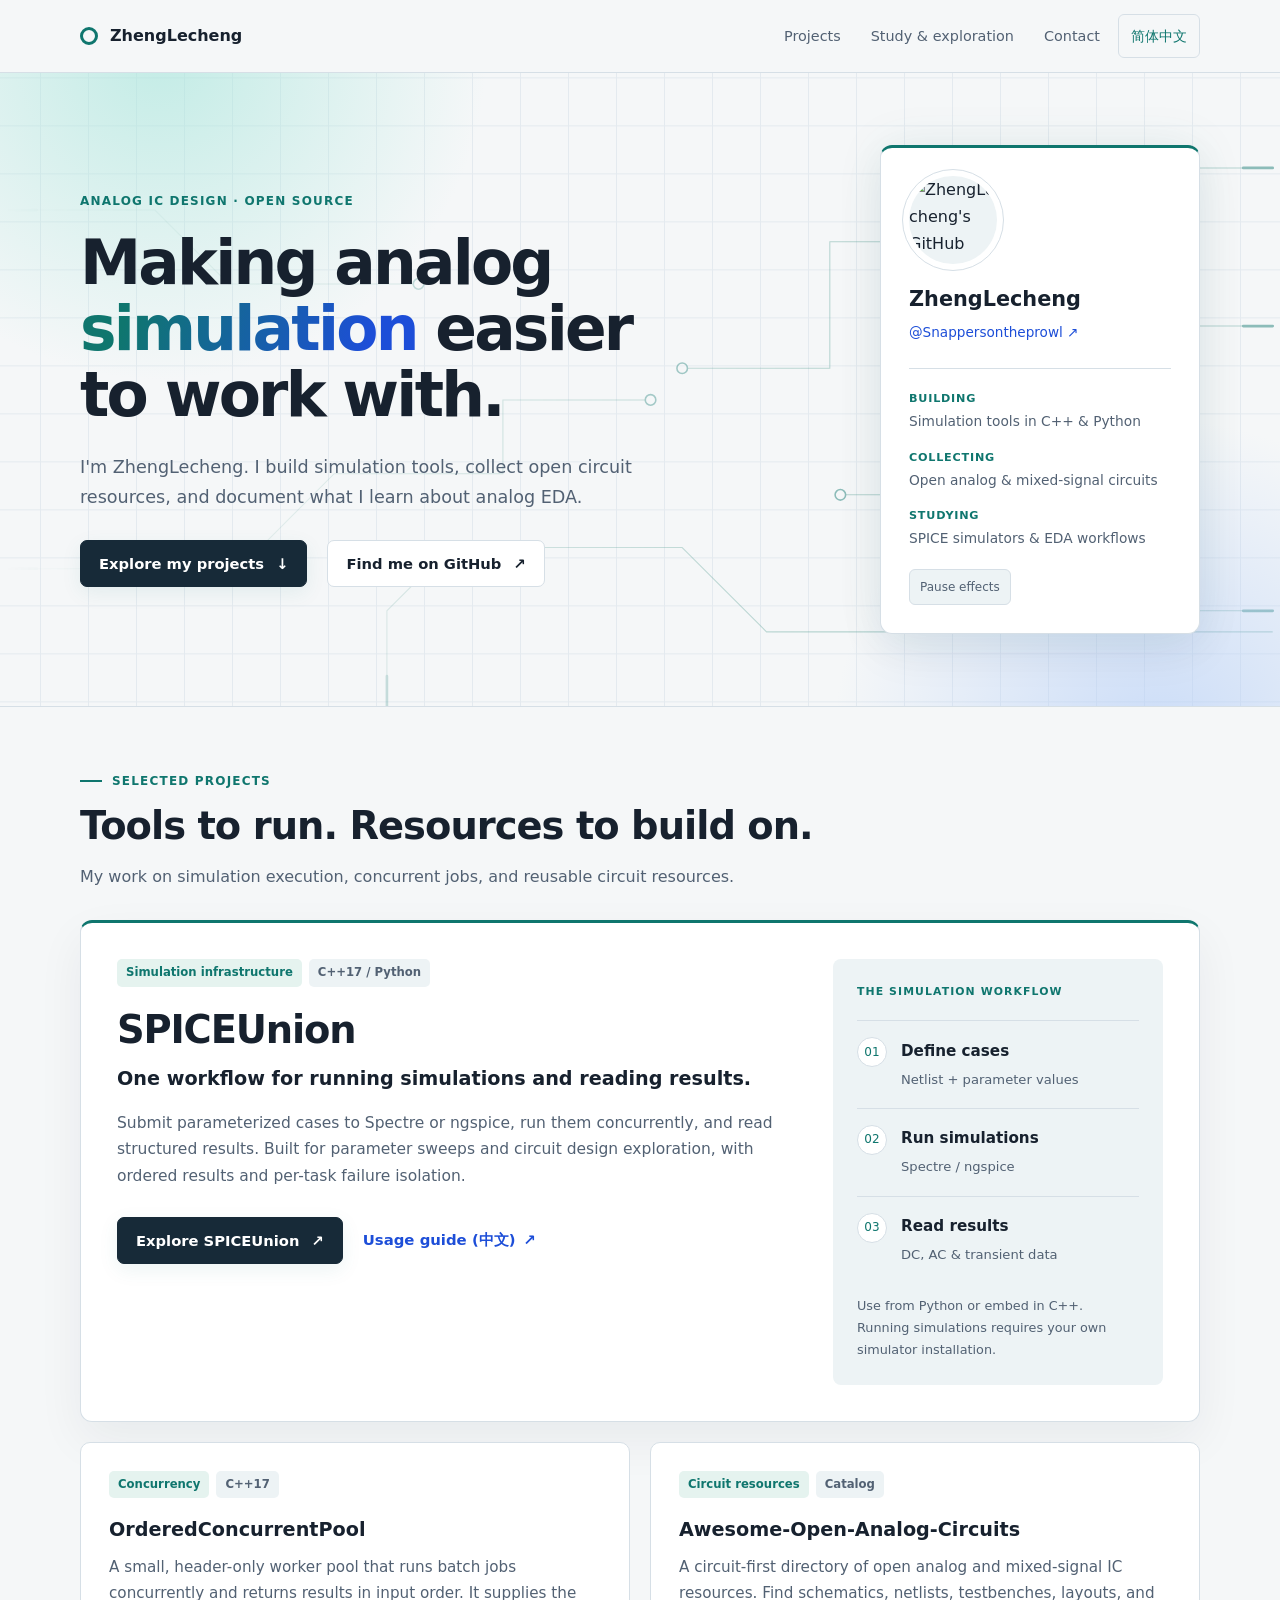
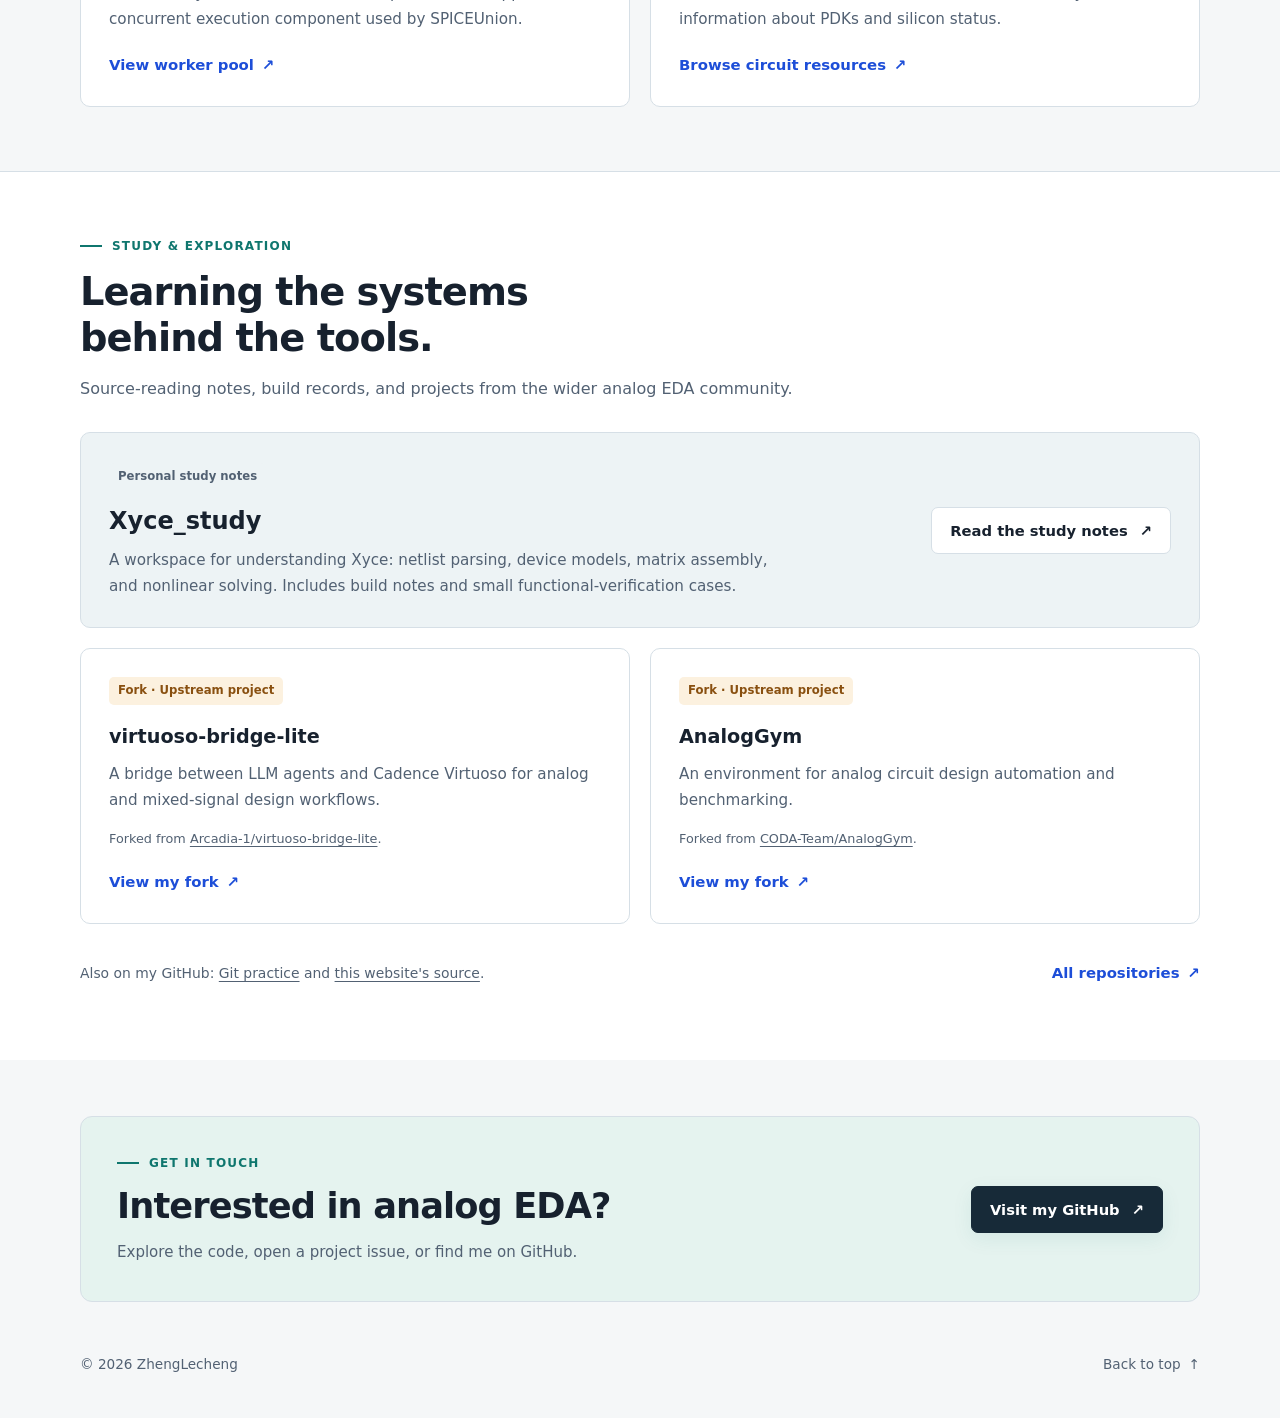
==== commit 6bfd4bd2: "Add circuit-inspired visual effects with accessible motion controls" ====
--- a/index.html
+++ b/index.html
@@ -10,6 +10,8 @@
     <meta name="author" content="ZhengLecheng" />
     <meta name="color-scheme" content="light dark" />
     <title>ZhengLecheng | Analog EDA Tools &amp; Notes</title>
+    <link rel="alternate" hreflang="en" href="index.html" />
+    <link rel="alternate" hreflang="zh-CN" href="index.zh-cn.html" />
     <link rel="stylesheet" href="assets/css/site.css" />
   </head>
   <body id="top">
@@ -21,17 +23,59 @@
           <a href="#projects">Projects</a>
           <a href="#study">Study &amp; exploration</a>
           <a href="#contact">Contact</a>
+          <a
+            class="language-link"
+            href="index.zh-cn.html"
+            lang="zh-CN"
+            hreflang="zh-CN"
+            >简体中文</a
+          >
         </div>
       </nav>
     </header>
 
     <main id="main-content" tabindex="-1">
       <section class="hero-section" aria-labelledby="intro-heading">
+        <div class="circuit-field" aria-hidden="true">
+          <svg viewBox="0 0 1200 600" fill="none" focusable="false">
+            <g class="circuit-traces">
+              <path
+                d="M0 130H140L210 200H390M1200 90H980L910 160H780V280H640"
+              />
+              <path
+                d="M0 470H220L310 380H470V310H610M1200 510H1050L940 400H790"
+              />
+              <path
+                d="M360 600V510L420 450H640L720 530H1200M1200 240H1060L1000 300H910"
+              />
+            </g>
+            <g class="circuit-signals">
+              <path
+                d="M0 130H140L210 200H390M1200 90H980L910 160H780V280H640"
+              />
+              <path
+                d="M0 470H220L310 380H470V310H610M1200 510H1050L940 400H790"
+              />
+              <path
+                d="M360 600V510L420 450H640L720 530H1200M1200 240H1060L1000 300H910"
+              />
+            </g>
+            <g class="circuit-nodes">
+              <circle cx="390" cy="200" r="5" />
+              <circle cx="640" cy="280" r="5" />
+              <circle cx="610" cy="310" r="5" />
+              <circle cx="790" cy="400" r="5" />
+              <circle cx="910" cy="300" r="5" />
+            </g>
+          </svg>
+        </div>
+
         <div class="container hero">
           <div class="hero-copy">
             <p class="eyebrow">Analog IC design · Open source</p>
             <h1 id="intro-heading">
-              Making analog simulation easier to work with.
+              Making analog <span class="title-accent">simulation</span> easier
+              to work with.
             </h1>
             <p class="hero-lede">
               I'm ZhengLecheng. I build simulation tools, collect open circuit
@@ -80,6 +124,14 @@
                 <dd>SPICE simulators &amp; EDA workflows</dd>
               </div>
             </dl>
+            <button
+              class="motion-toggle"
+              type="button"
+              aria-pressed="false"
+              hidden
+            >
+              Pause effects
+            </button>
           </aside>
         </div>
       </section>
--- a/assets/css/site.css
+++ b/assets/css/site.css
@@ -15,6 +15,10 @@
   --header: rgba(245, 247, 248, 0.95);
   --shadow: 0 18px 48px rgba(24, 39, 50, 0.06);
   --max-width: 1120px;
+  --glow-cyan: #a8e6dc;
+  --glow-blue: #b4cef8;
+  --circuit: #6ba99f;
+  --card-glow: rgba(15, 118, 110, 0.08);
 }
 
 * {
@@ -129,6 +133,11 @@
   background: var(--surface-muted);
   text-decoration: none;
 }
+.nav-links .language-link {
+  border: 1px solid var(--line);
+  color: var(--teal);
+  white-space: nowrap;
+}
 .hero-section {
   padding: 72px 0;
   background-image:
@@ -162,6 +171,17 @@
   line-height: 1.08;
   letter-spacing: -0.045em;
   text-wrap: balance;
+}
+:lang(zh-CN) h1,
+:lang(zh-CN) h2 {
+  line-height: 1.35;
+  letter-spacing: 0;
+}
+:lang(zh-CN) .hero-lede,
+:lang(zh-CN) .project-card p,
+:lang(zh-CN) .primary-copy > p,
+:lang(zh-CN) .study-feature p {
+  line-height: 1.85;
 }
 .hero-lede {
   max-width: 600px;
@@ -652,6 +672,10 @@
 
 @media (prefers-color-scheme: dark) {
   :root {
+    --glow-cyan: #15574d;
+    --glow-blue: #203f7e;
+    --circuit: #448c87;
+    --card-glow: rgba(126, 218, 199, 0.09);
     --bg: #101720;
     --surface: #17212e;
     --surface-muted: #1e2b39;
@@ -686,3 +710,263 @@
     transition: none;
   }
 }
+
+/* Decorative layers stay behind the content and never intercept input. */
+.hero-section {
+  position: relative;
+  isolation: isolate;
+  overflow: clip;
+  background-color: var(--bg);
+}
+.hero-section::before,
+.hero-section::after {
+  content: "";
+  position: absolute;
+  z-index: -1;
+  pointer-events: none;
+  width: 680px;
+  height: 680px;
+  border-radius: 50%;
+  opacity: 0.65;
+  animation: ambient-drift 18s ease-in-out infinite alternate paused;
+}
+.hero-section::before {
+  top: -360px;
+  left: -180px;
+  background: radial-gradient(circle, var(--glow-cyan), transparent 68%);
+}
+.hero-section::after {
+  right: -220px;
+  bottom: -380px;
+  background: radial-gradient(circle, var(--glow-blue), transparent 68%);
+  animation-direction: alternate-reverse;
+}
+.circuit-field {
+  position: absolute;
+  z-index: -1;
+  inset: 0;
+  pointer-events: none;
+  opacity: 0.45;
+  mask-image: linear-gradient(90deg, transparent, #000 65%);
+}
+.circuit-field svg {
+  width: 100%;
+  height: 100%;
+}
+.circuit-traces {
+  stroke: var(--circuit);
+  stroke-width: 1;
+}
+.circuit-nodes {
+  stroke: var(--teal);
+  fill: var(--bg);
+  stroke-width: 1.5;
+}
+.circuit-signals {
+  stroke: var(--teal);
+  stroke-width: 2.5;
+  stroke-linecap: round;
+}
+.circuit-signals path {
+  stroke-dasharray: 28 1100;
+  animation: signal-travel 8s linear infinite paused;
+}
+.circuit-signals path:nth-child(2) {
+  animation-delay: -3s;
+}
+.circuit-signals path:nth-child(3) {
+  animation-delay: -5s;
+}
+[data-motion="running"] .hero-section.is-visible::before,
+[data-motion="running"] .hero-section.is-visible::after,
+[data-motion="running"] .hero-section.is-visible .circuit-signals path {
+  animation-play-state: running;
+}
+.title-accent {
+  color: var(--teal);
+  background: linear-gradient(110deg, var(--teal) 15%, var(--blue) 85%);
+  background-clip: text;
+  -webkit-text-fill-color: transparent;
+}
+.profile-panel,
+.primary-project,
+.project-card,
+.study-feature {
+  position: relative;
+  isolation: isolate;
+  transition:
+    border-color 220ms ease,
+    box-shadow 220ms ease,
+    transform 220ms ease;
+}
+.profile-panel::before,
+.primary-project::before,
+.project-card::before,
+.study-feature::before {
+  content: "";
+  position: absolute;
+  z-index: -1;
+  inset: 0;
+  border-radius: inherit;
+  pointer-events: none;
+  background: radial-gradient(
+    280px circle at var(--pointer-x, 50%) var(--pointer-y, 0%),
+    var(--card-glow),
+    transparent 75%
+  );
+  opacity: 0;
+  transition: opacity 220ms ease;
+}
+.pointer-active::before {
+  opacity: 1;
+}
+.profile-panel {
+  border-top: 3px solid var(--teal);
+  box-shadow:
+    var(--shadow),
+    0 0 48px var(--card-glow);
+}
+.avatar {
+  outline: 1px solid var(--line);
+  outline-offset: 6px;
+}
+.primary-project {
+  border-top: 3px solid var(--teal);
+}
+.section-kicker {
+  display: flex;
+  align-items: center;
+  gap: 10px;
+}
+.section-kicker::before {
+  content: "";
+  width: 22px;
+  height: 2px;
+  background: var(--teal);
+}
+.flow-number {
+  display: inline-flex;
+  flex: 0 0 30px;
+  align-items: center;
+  justify-content: center;
+  height: 30px;
+  border: 1px solid var(--line);
+  border-radius: 50%;
+  background: var(--surface);
+}
+.motion-toggle {
+  grid-column: 1 / -1;
+  justify-self: start;
+  margin-top: 18px;
+  padding: 6px 10px;
+  min-height: 36px;
+  font: inherit;
+  font-size: 0.75rem;
+  color: var(--muted);
+  background: var(--surface-muted);
+  border: 1px solid var(--line);
+  border-radius: 6px;
+  cursor: pointer;
+}
+.motion-toggle:focus-visible {
+  outline: 3px solid var(--blue);
+  outline-offset: 4px;
+}
+.motion-toggle:hover {
+  border-color: var(--teal);
+  color: var(--text);
+}
+.button {
+  transition:
+    background 180ms ease,
+    border-color 180ms ease,
+    box-shadow 180ms ease,
+    transform 180ms ease;
+}
+.button.primary {
+  box-shadow: 0 6px 20px var(--card-glow);
+}
+.button > span,
+.text-link > span {
+  transition: transform 180ms ease;
+}
+@media (hover: hover) and (pointer: fine) {
+  [data-motion="running"] .project-card:hover,
+  [data-motion="running"] .profile-panel:hover {
+    transform: translateY(-4px);
+  }
+  .project-card:hover,
+  .primary-project:hover,
+  .study-feature:hover {
+    border-color: var(--teal);
+    box-shadow: var(--shadow);
+  }
+  [data-motion="running"] .button:hover {
+    transform: translateY(-2px);
+  }
+  [data-motion="running"] .button:hover > span,
+  [data-motion="running"] .text-link:hover > span {
+    transform: translate(2px, -2px);
+  }
+}
+@keyframes ambient-drift {
+  to {
+    transform: translate(80px, 40px) scale(1.12);
+  }
+}
+@keyframes signal-travel {
+  to {
+    stroke-dashoffset: -1128;
+  }
+}
+[data-motion="paused"] .project-card,
+[data-motion="paused"] .profile-panel,
+[data-motion="paused"] .primary-project,
+[data-motion="paused"] .study-feature,
+[data-motion="paused"] .button,
+[data-motion="paused"] .button > span,
+[data-motion="paused"] .text-link > span,
+[data-motion="paused"] .pointer-active::before {
+  transition: none;
+}
+@media (max-width: 760px) {
+  .circuit-field {
+    opacity: 0.25;
+  }
+  .hero-section::before,
+  .hero-section::after {
+    width: 440px;
+    height: 440px;
+  }
+}
+@media (prefers-reduced-motion: reduce) {
+  .hero-section::before,
+  .hero-section::after,
+  .circuit-signals path {
+    animation: none;
+  }
+  .profile-panel,
+  .primary-project,
+  .project-card,
+  .study-feature,
+  .profile-panel::before,
+  .primary-project::before,
+  .project-card::before,
+  .study-feature::before,
+  .button,
+  .button > span,
+  .text-link > span {
+    transition: none;
+  }
+}
+@media (forced-colors: active) {
+  .circuit-field,
+  .hero-section::before,
+  .hero-section::after {
+    display: none;
+  }
+  .title-accent {
+    background: none;
+    -webkit-text-fill-color: currentColor;
+  }
+}
